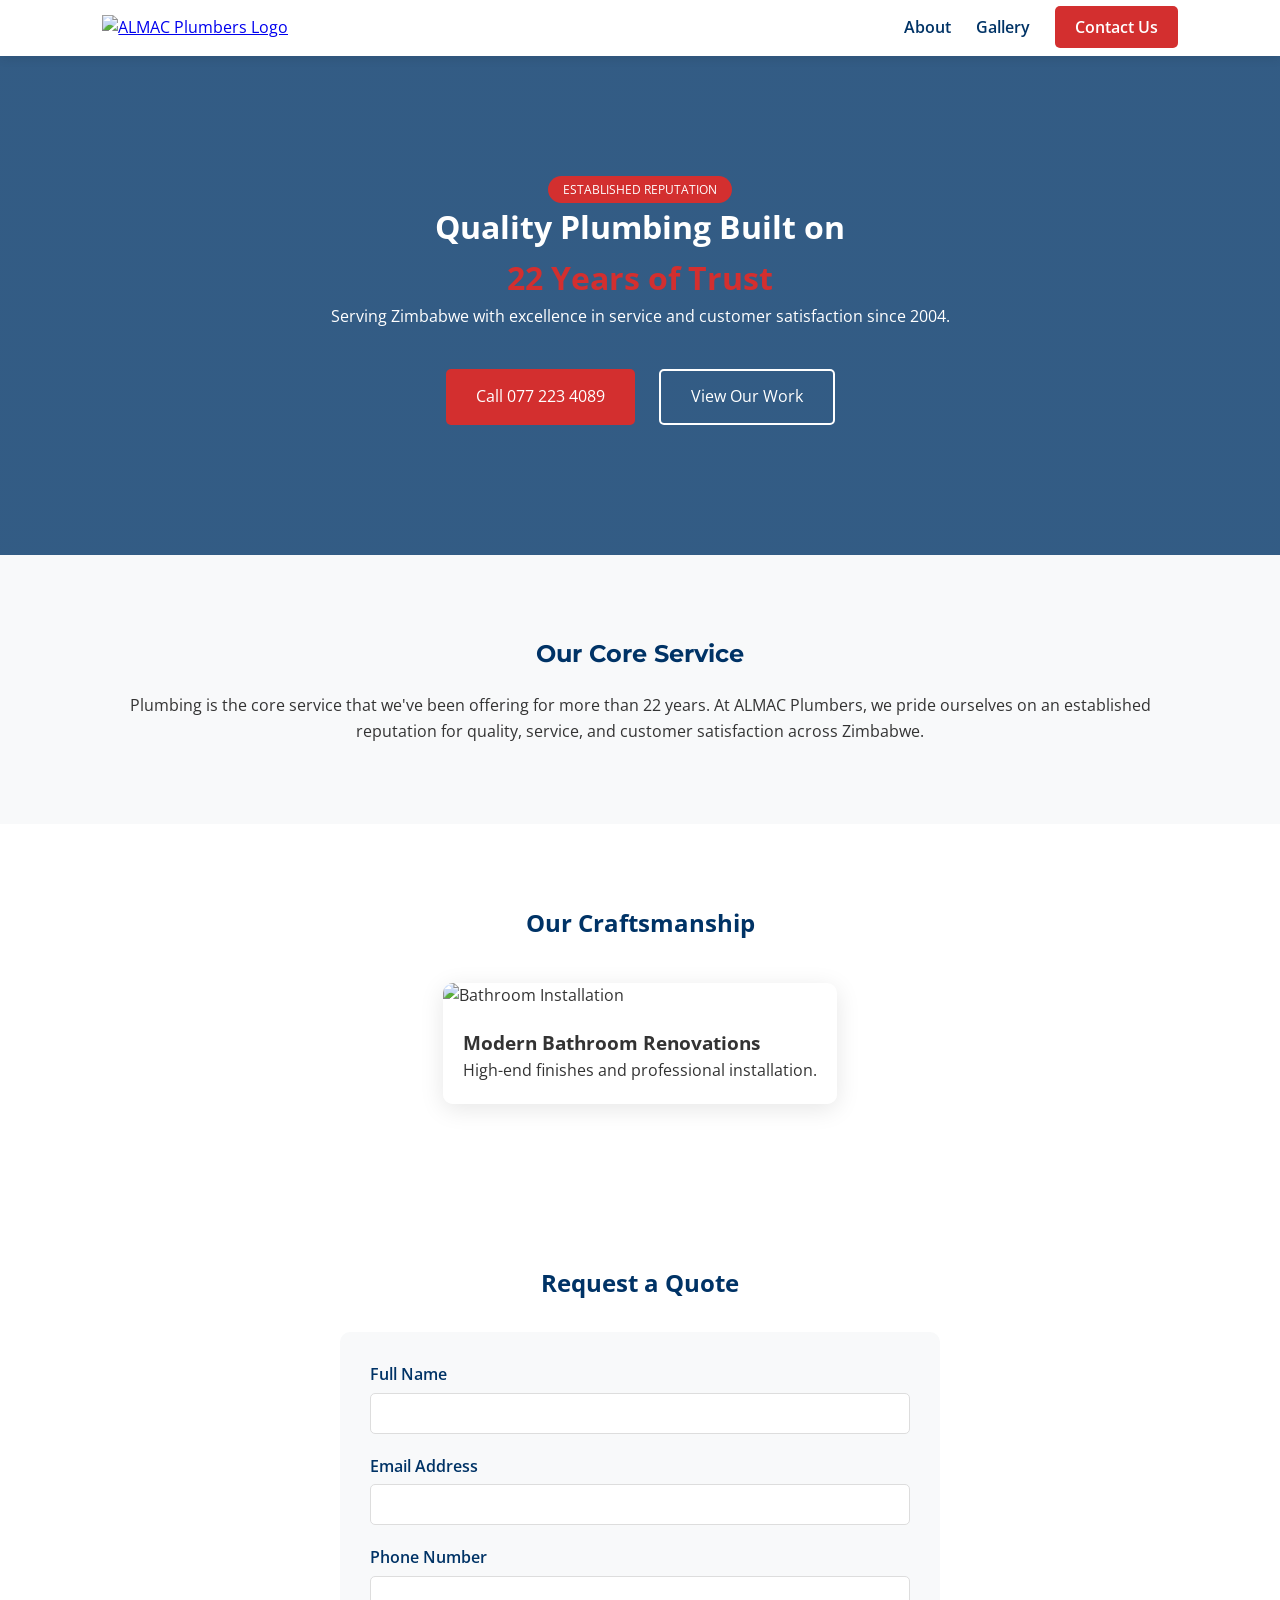
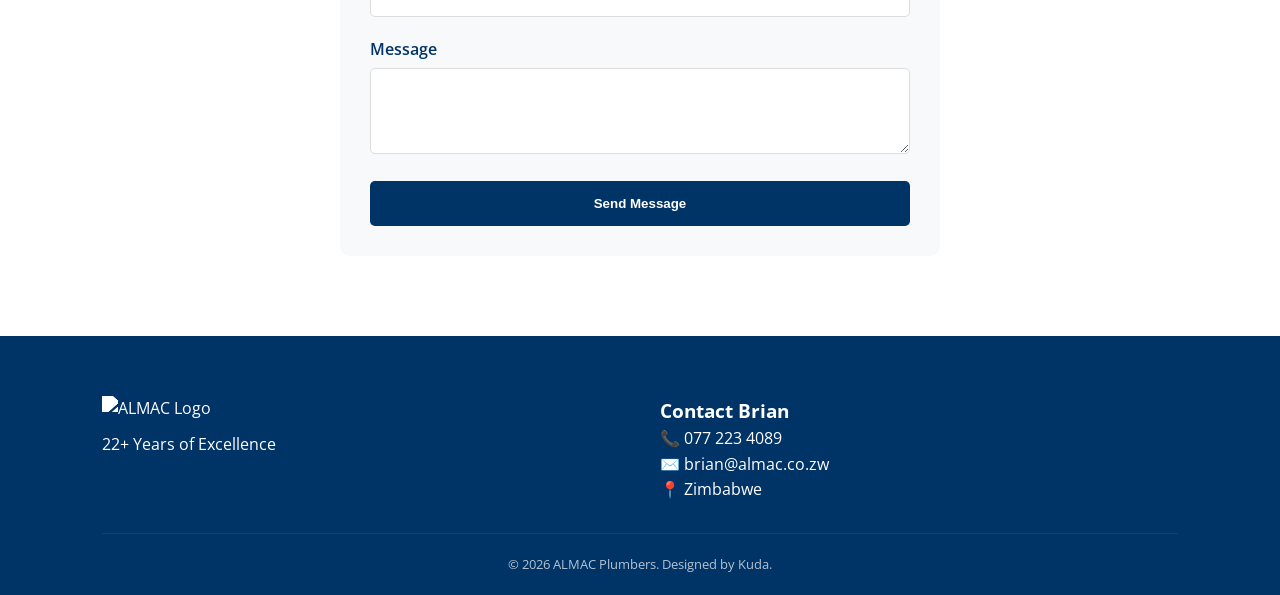
==== index.html @ a4a0a441 "Fix HTML entity encoding and image paths Corrected HTML entity encoding and fixed image source paths" ====
<!DOCTYPE html>
<html lang="en">
<head>
    <meta charset="UTF-8">
    <meta name="viewport" content="width=device-width, initial-scale=1.0">
    <title>ALMAC Plumbers | Professional Plumbing in Zimbabwe</title>
    <link rel="stylesheet" href="style.css">
    <link href="https://fonts.googleapis.com/css2?family=Montserrat:wght@700&family=Open+Sans:wght@400;600&display=swap" rel="stylesheet">
</head>
<body>

    <nav>
        <div class="logo-container">
            <a href="index.html">
                <img src="ap-pics/logo.jpeg" alt="ALMAC Plumbers Logo" class="nav-logo">
            </a>
        </div>
        <ul>
            <li><a href="#about">About</a></li>
            <li><a href="#gallery">Gallery</a></li>
            <li><a href="#contact" class="btn-nav">Contact Us</a></li>
        </ul>
    </nav>

    <header class="hero">
        <div class="hero-content">
            <span class="badge">Established Reputation</span>
            <h1>Quality Plumbing Built on <br><span class="highlight">22 Years of Trust</span></h1>
            <p>Serving Zimbabwe with excellence in service and customer satisfaction since 2004.</p>
            <div class="hero-btns">
                <a href="tel:+263772234089" class="btn-primary">Call 077 223 4089</a>
                <a href="#gallery" class="btn-secondary">View Our Work</a>
            </div>
        </div>
    </header>

    <section id="about" class="bio-section">
        <div class="container">
            <h2>Our Core Service</h2>
            <p>Plumbing is the core service that we've been offering for more than 22 years. At ALMAC Plumbers, we pride ourselves on an established reputation for quality, service, and customer satisfaction across Zimbabwe.</p>
        </div>
    </section>

    <section id="gallery" class="gallery-section">
        <div class="container">
            <h2>Our Craftsmanship</h2>
            <div class="media-grid">
                <div class="media-item">
                    <img src="ap-pics/image1.jpeg" alt="Bathroom Installation">
                    <div class="media-caption">
                        <h3>Modern Bathroom Renovations</h3>
                        <p>High-end finishes and professional installation.</p>
                    </div>
                </div>
            </div>
        </div>
    </section>

    <section id="contact" class="contact-section">
        <div class="container">
            <h2>Request a Quote</h2>
            <form action="https://formspree.io/f/xwvnrrzn" method="POST" class="almac-form">
                <div class="form-group">
                    <label>Full Name</label>
                    <input type="text" name="name" required>
                </div>
                <div class="form-group">
                    <label>Email Address</label>
                    <input type="email" name="email" required>
                </div>
                <div class="form-group">
                    <label>Phone Number</label>
                    <input type="tel" name="phone" required>
                </div>
                <div class="form-group">
                    <label>Message</label>
                    <textarea name="message" rows="4" required></textarea>
                </div>
                <button type="submit" class="btn-submit">Send Message</button>
            </form>
        </div>
    </section>

    <footer>
        <div class="footer-grid">
            <div>
                <img src="ap-pics/logo.jpeg" alt="ALMAC Logo" class="footer-logo">
                <p>22+ Years of Excellence</p>
            </div>
            <div class="contact-details">
                <h3>Contact Brian</h3>
                <p>📞 <a href="tel:+263772234089">077 223 4089</a></p>
                <p>✉️ <a href="mailto:brian@almac.co.zw">brian@almac.co.zw</a></p>
                <p>📍 Zimbabwe</p>
            </div>
        </div>
        <p class="copy-text">&copy; 2026 ALMAC Plumbers. Designed by Kuda.</p>
    </footer>

</body>

</html>
---- style.css ----
:root {
    --almac-blue: #003366; /* Deep Navy from logo */
    --almac-red: #D32F2F;  /* Red accent from logo border */
    --light-bg: #f8f9fa;
    --white: #ffffff;
    --text-main: #333333;
}

* { margin: 0; padding: 0; box-sizing: border-box; }

body {
    font-family: 'Open Sans', sans-serif;
    color: var(--text-main);
    line-height: 1.6;
    background-color: var(--white);
}

/* Navigation */
nav {
    display: flex;
    justify-content: space-between;
    align-items: center;
    padding: 15px 8%;
    background: var(--white);
    position: sticky;
    top: 0;
    z-index: 1000;
    box-shadow: 0 2px 10px rgba(0,0,0,0.1);
}

.nav-logo {
    height: 60px;
    width: auto;
}

nav ul { display: flex; list-style: none; align-items: center; }
nav ul li { margin-left: 25px; }
nav ul li a { text-decoration: none; color: var(--almac-blue); font-weight: 600; }

.btn-nav {
    background: var(--almac-red);
    color: white !important;
    padding: 10px 20px;
    border-radius: 5px;
}

/* Hero Section */
.hero {
    background: linear-gradient(rgba(0,51,102,0.8), rgba(0,51,102,0.8)), 
                url('https://images.unsplash.com/photo-1584622650111-993a426fbf0a?auto=format&fit=crop&w=1500&q=80');
    background-size: cover;
    background-position: center;
    color: white;
    padding: 120px 8%;
    text-align: center;
}

.highlight { color: var(--almac-red); }
.badge { background: var(--almac-red); padding: 5px 15px; border-radius: 20px; font-size: 12px; text-transform: uppercase; }

.hero-btns { margin-top: 30px; }
.btn-primary { background: var(--almac-red); color: white; padding: 15px 30px; text-decoration: none; border-radius: 5px; margin: 10px; display: inline-block; }
.btn-secondary { border: 2px solid white; color: white; padding: 13px 30px; text-decoration: none; border-radius: 5px; margin: 10px; display: inline-block; }

/* Sections */
section { padding: 80px 8%; }
.bio-section { background: var(--light-bg); text-align: center; }
.bio-section h2 { color: var(--almac-blue); margin-bottom: 20px; font-family: 'Montserrat', sans-serif; }

/* Gallery */
.gallery-section h2 { text-align: center; margin-bottom: 40px; color: var(--almac-blue); }
.media-grid { display: flex; justify-content: center; }
.media-item { max-width: 700px; border-radius: 10px; overflow: hidden; box-shadow: 0 5px 25px rgba(0,0,0,0.1); }
.media-item img { width: 100%; height: auto; display: block; }
.media-caption { padding: 20px; background: white; text-align: left; }

/* Contact Form */
.contact-section h2 { text-align: center; margin-bottom: 30px; color: var(--almac-blue); }
.almac-form { max-width: 600px; margin: 0 auto; background: var(--light-bg); padding: 30px; border-radius: 10px; }
.form-group { margin-bottom: 20px; }
.form-group label { display: block; margin-bottom: 5px; font-weight: 600; color: var(--almac-blue); }
.form-group input, .form-group textarea { width: 100%; padding: 12px; border: 1px solid #ddd; border-radius: 5px; }
.btn-submit { width: 100%; background: var(--almac-blue); color: white; padding: 15px; border: none; border-radius: 5px; font-weight: 700; cursor: pointer; }

/* Footer */
footer { background: var(--almac-blue); color: white; padding: 60px 8% 20px; }
.footer-grid { display: grid; grid-template-columns: 1fr 1fr; gap: 40px; margin-bottom: 30px; }
.footer-logo { height: 50px; margin-bottom: 10px; filter: brightness(0) invert(1); } /* Makes logo white in footer */
.contact-details a { color: white; text-decoration: none; }
.copy-text { text-align: center; border-top: 1px solid rgba(255,255,255,0.1); padding-top: 20px; font-size: 13px; opacity: 0.7; }
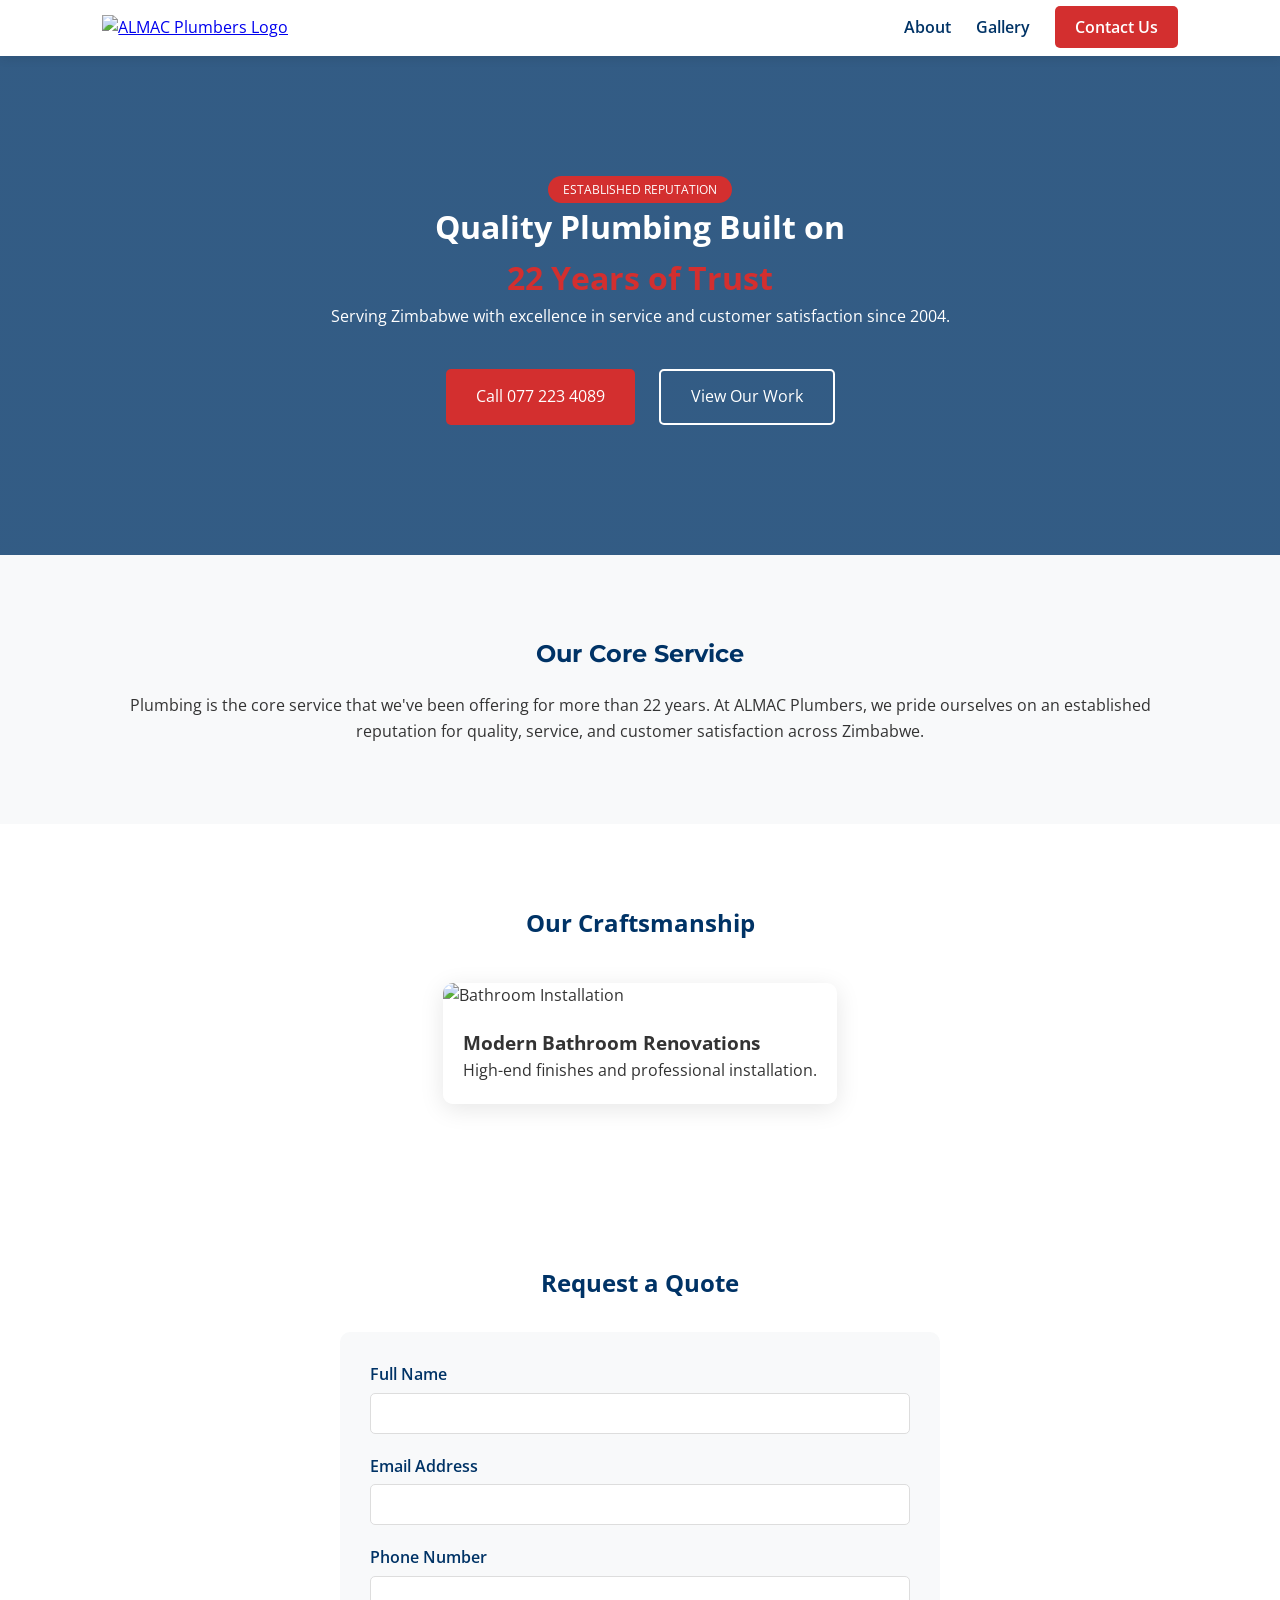
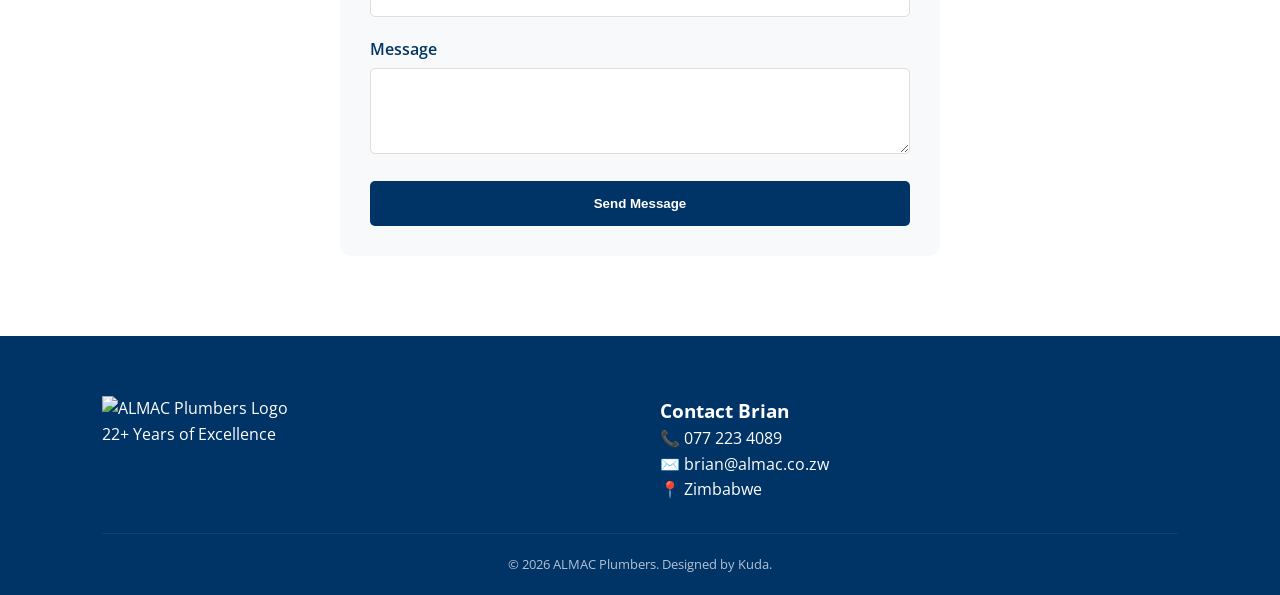
==== commit c8a01df2: "Fix HTML formatting and structure" ====
--- a/index.html
+++ b/index.html
@@ -12,7 +12,7 @@
     <nav>
         <div class="logo-container">
             <a href="index.html">
-                <img src="ap-pics/logo.jpeg" alt="ALMAC Plumbers Logo" class="nav-logo">
+                <img src="AP-pics/logo.jpeg" alt="ALMAC Plumbers Logo" class="nav-logo">
             </a>
         </div>
         <ul>
@@ -46,7 +46,7 @@
             <h2>Our Craftsmanship</h2>
             <div class="media-grid">
                 <div class="media-item">
-                    <img src="ap-pics/image1.jpeg" alt="Bathroom Installation">
+                    <img src="AP-pics/image1.jpeg" alt="Bathroom Installation">
                     <div class="media-caption">
                         <h3>Modern Bathroom Renovations</h3>
                         <p>High-end finishes and professional installation.</p>
@@ -84,7 +84,7 @@
     <footer>
         <div class="footer-grid">
             <div>
-                <img src="ap-pics/logo.jpeg" alt="ALMAC Logo" class="footer-logo">
+                <img src="AP-pics/logo.jpeg" alt="ALMAC Plumbers Logo" class="nav-logo">
                 <p>22+ Years of Excellence</p>
             </div>
             <div class="contact-details">
@@ -100,3 +100,5 @@
 </body>
 
 </html>
+
+
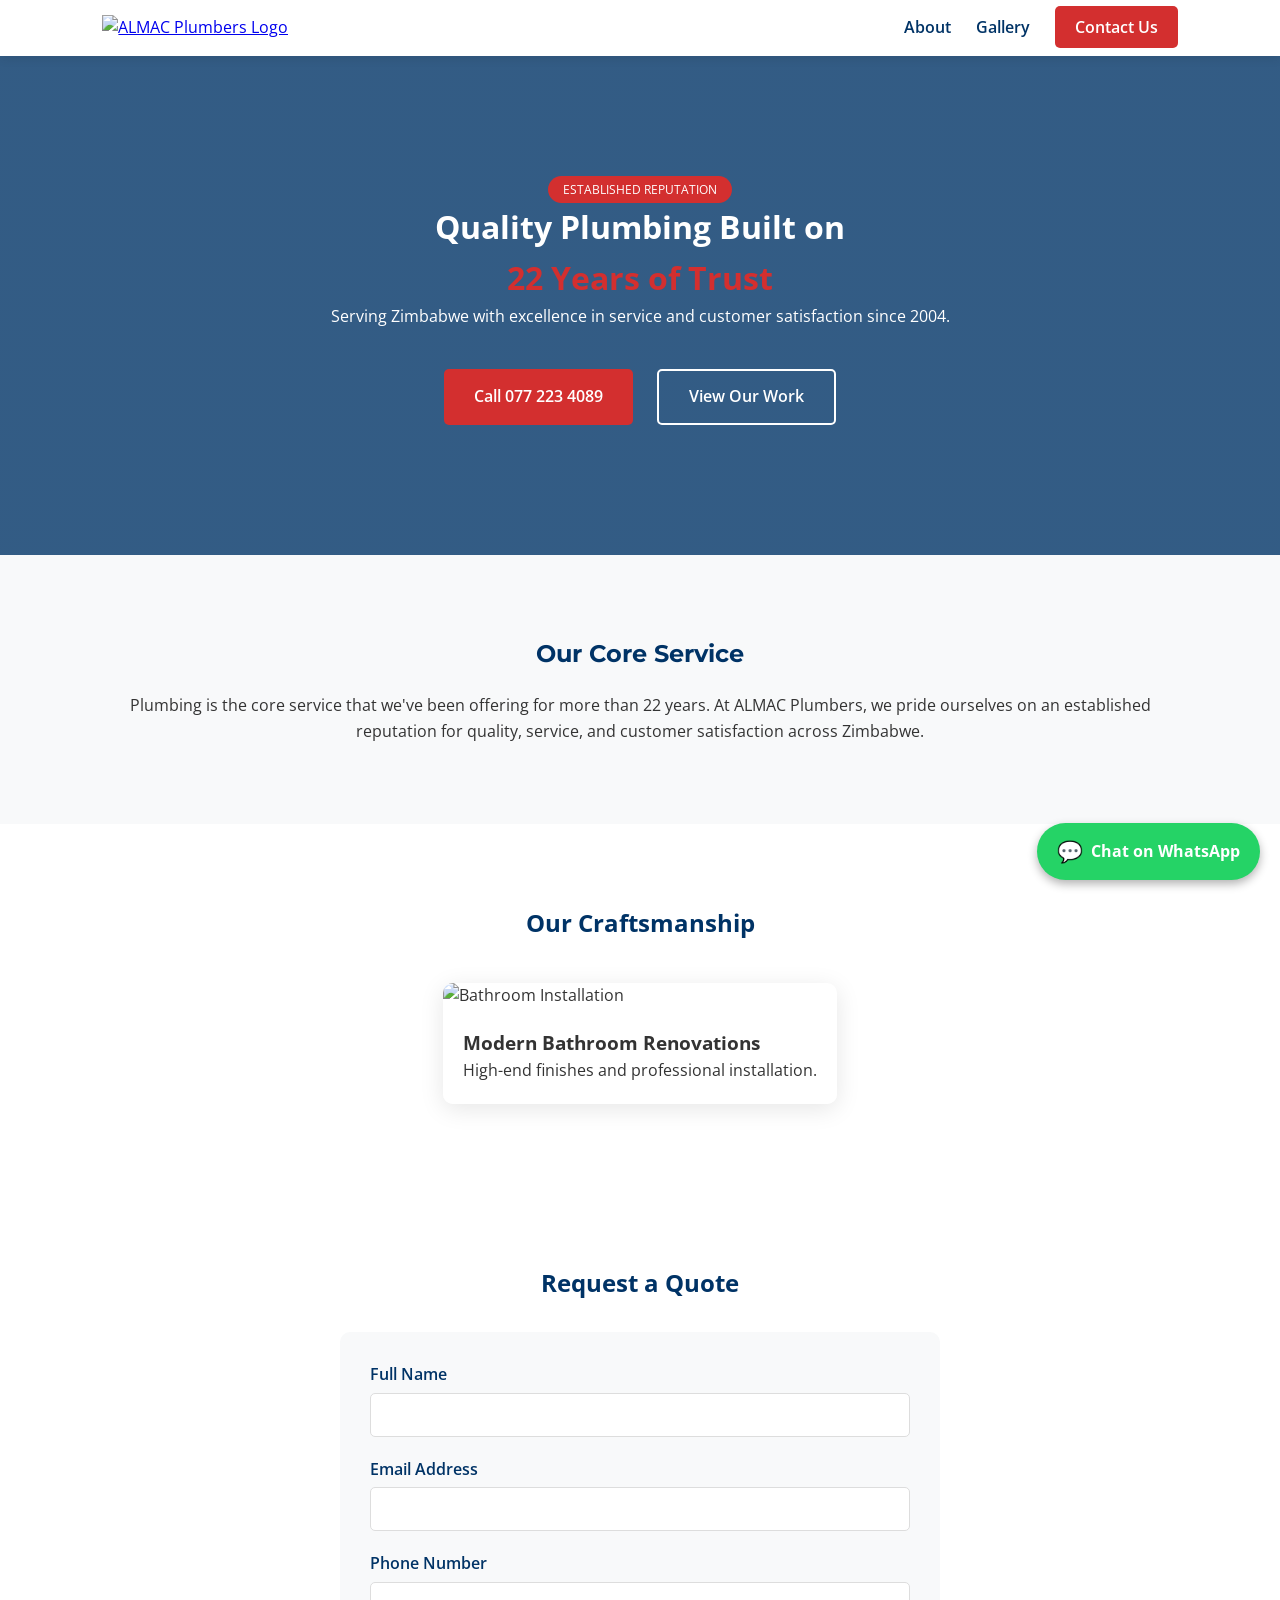
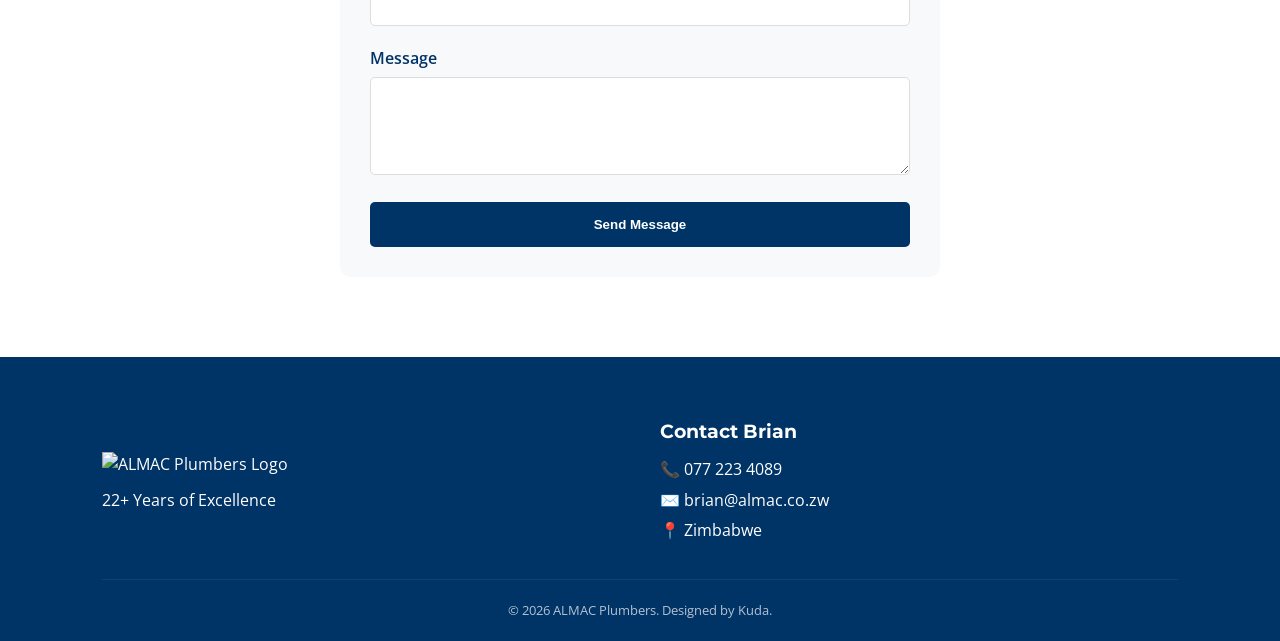
==== commit d348e7b7: "Add files via upload" ====
--- a/index.html
+++ b/index.html
@@ -9,10 +9,11 @@
 </head>
 <body>
 
+    <!-- Navigation -->
     <nav>
         <div class="logo-container">
             <a href="index.html">
-                <img src="AP-pics/logo.jpeg" alt="ALMAC Plumbers Logo" class="nav-logo">
+                <img src="ap-pics/logo.jpeg" alt="ALMAC Plumbers Logo" class="nav-logo">
             </a>
         </div>
         <ul>
@@ -22,7 +23,8 @@
         </ul>
     </nav>
 
-    <header class="hero">
+    <!-- Hero Section -->
+    <header class="hero"> 
         <div class="hero-content">
             <span class="badge">Established Reputation</span>
             <h1>Quality Plumbing Built on <br><span class="highlight">22 Years of Trust</span></h1>
@@ -34,6 +36,7 @@
         </div>
     </header>
 
+    <!-- About Section -->
     <section id="about" class="bio-section">
         <div class="container">
             <h2>Our Core Service</h2>
@@ -41,12 +44,14 @@
         </div>
     </section>
 
+    <!-- Gallery Section -->
     <section id="gallery" class="gallery-section">
         <div class="container">
             <h2>Our Craftsmanship</h2>
             <div class="media-grid">
                 <div class="media-item">
-                    <img src="AP-pics/image1.jpeg" alt="Bathroom Installation">
+                    <!-- Corrected pathway to lowercase to fix the broken live image -->
+                    <img src="ap-pics/image1.jpeg" alt="Bathroom Installation">
                     <div class="media-caption">
                         <h3>Modern Bathroom Renovations</h3>
                         <p>High-end finishes and professional installation.</p>
@@ -56,10 +61,14 @@
         </div>
     </section>
 
+    <!-- Contact Form Section -->
     <section id="contact" class="contact-section">
         <div class="container">
             <h2>Request a Quote</h2>
             <form action="https://formspree.io/f/xwvnrrzn" method="POST" class="almac-form">
+                <!-- Redirect form route to your success page upon submission -->
+                <input type="hidden" name="_next" value="https://kudakwashemachisa44-afk.github.io/almac-plumbers2/success.html">
+                
                 <div class="form-group">
                     <label>Full Name</label>
                     <input type="text" name="name" required>
@@ -81,10 +90,16 @@
         </div>
     </section>
 
+    <!-- Floating WhatsApp Action -->
+    <a href="https://wa.me/263772234089?text=Hi%20Almac%20Plumbers,%20I%20would%20like%20to%20request%20a%20quote." class="whatsapp-float" target="_blank">
+        <span class="wa-icon">💬</span> Chat on WhatsApp
+    </a>
+
+    <!-- Footer -->
     <footer>
         <div class="footer-grid">
             <div>
-                <img src="AP-pics/logo.jpeg" alt="ALMAC Plumbers Logo" class="nav-logo">
+                <img src="ap-pics/logo.jpeg" alt="ALMAC Plumbers Logo" class="footer-logo">
                 <p>22+ Years of Excellence</p>
             </div>
             <div class="contact-details">
@@ -98,7 +113,4 @@
     </footer>
 
 </body>
-
-</html>
-
-
+</html>
--- a/style.css
+++ b/style.css
@@ -1,8 +1,10 @@
 :root {
     --almac-blue: #003366; /* Deep Navy from logo */
     --almac-red: #D32F2F;  /* Red accent from logo border */
+    --almac-red-hover: #B71C1C; /* Darker red for interactive feedback */
+    --almac-blue-hover: #002244; /* Darker navy for interactive feedback */
     --light-bg: #f8f9fa;
-    --white: #ffffff;
+    --white: #ffffff; 
     --text-main: #333333;
 }
 
@@ -31,17 +33,29 @@
 .nav-logo {
     height: 60px;
     width: auto;
+    transition: transform 0.3s ease;
+}
+
+.nav-logo:hover {
+    transform: scale(1.03);
 }
 
 nav ul { display: flex; list-style: none; align-items: center; }
 nav ul li { margin-left: 25px; }
-nav ul li a { text-decoration: none; color: var(--almac-blue); font-weight: 600; }
+nav ul li a { text-decoration: none; color: var(--almac-blue); font-weight: 600; transition: color 0.3s ease; }
+nav ul li a:hover { color: var(--almac-red); }
 
 .btn-nav {
     background: var(--almac-red);
     color: white !important;
     padding: 10px 20px;
     border-radius: 5px;
+    transition: background-color 0.3s ease, transform 0.2s ease !important;
+}
+
+.btn-nav:hover {
+    background-color: var(--almac-red-hover);
+    transform: translateY(-2px);
 }
 
 /* Hero Section */
@@ -59,8 +73,41 @@
 .badge { background: var(--almac-red); padding: 5px 15px; border-radius: 20px; font-size: 12px; text-transform: uppercase; }
 
 .hero-btns { margin-top: 30px; }
-.btn-primary { background: var(--almac-red); color: white; padding: 15px 30px; text-decoration: none; border-radius: 5px; margin: 10px; display: inline-block; }
-.btn-secondary { border: 2px solid white; color: white; padding: 13px 30px; text-decoration: none; border-radius: 5px; margin: 10px; display: inline-block; }
+
+.btn-primary { 
+    background: var(--almac-red); 
+    color: white; 
+    padding: 15px 30px; 
+    text-decoration: none; 
+    border-radius: 5px; 
+    margin: 10px; 
+    display: inline-block; 
+    font-weight: 600;
+    transition: background-color 0.3s ease, transform 0.2s ease;
+}
+
+.btn-primary:hover {
+    background-color: var(--almac-red-hover);
+    transform: translateY(-2px);
+}
+
+.btn-secondary { 
+    border: 2px solid white; 
+    color: white; 
+    padding: 13px 30px; 
+    text-decoration: none; 
+    border-radius: 5px; 
+    margin: 10px; 
+    display: inline-block; 
+    font-weight: 600;
+    transition: background-color 0.3s ease, color 0.3s ease, transform 0.2s ease;
+}
+
+.btn-secondary:hover {
+    background-color: var(--white);
+    color: var(--almac-blue);
+    transform: translateY(-2px);
+}
 
 /* Sections */
 section { padding: 80px 8%; }
@@ -79,12 +126,80 @@
 .almac-form { max-width: 600px; margin: 0 auto; background: var(--light-bg); padding: 30px; border-radius: 10px; }
 .form-group { margin-bottom: 20px; }
 .form-group label { display: block; margin-bottom: 5px; font-weight: 600; color: var(--almac-blue); }
-.form-group input, .form-group textarea { width: 100%; padding: 12px; border: 1px solid #ddd; border-radius: 5px; }
-.btn-submit { width: 100%; background: var(--almac-blue); color: white; padding: 15px; border: none; border-radius: 5px; font-weight: 700; cursor: pointer; }
+.form-group input, .form-group textarea { width: 100%; padding: 12px; border: 1px solid #ddd; border-radius: 5px; font-family: inherit; }
+.form-group input:focus, .form-group textarea:focus { outline: none; border-color: var(--almac-blue); }
+
+.btn-submit { 
+    width: 100%; 
+    background: var(--almac-blue); 
+    color: white; 
+    padding: 15px; 
+    border: none; 
+    border-radius: 5px; 
+    font-weight: 700; 
+    cursor: pointer; 
+    transition: background-color 0.3s ease, transform 0.2s ease;
+}
+
+.btn-submit:hover {
+    background-color: var(--almac-blue-hover);
+    transform: translateY(-1px);
+}
+
+/* Floating WhatsApp Link Component */
+.whatsapp-float {
+    position: fixed;
+    bottom: 20px;
+    right: 20px;
+    background-color: #25D366;
+    color: white;
+    padding: 12px 20px;
+    border-radius: 30px;
+    text-decoration: none;
+    font-weight: bold;
+    box-shadow: 0 4px 10px rgba(0,0,0,0.3);
+    z-index: 1001;
+    display: flex;
+    align-items: center;
+    gap: 8px;
+    transition: transform 0.3s ease, background-color 0.3s ease;
+}
+
+.whatsapp-float:hover {
+    transform: scale(1.05) translateY(-2px);
+    background-color: #128C7E;
+}
+
+.wa-icon { font-size: 1.3rem; }
 
 /* Footer */
 footer { background: var(--almac-blue); color: white; padding: 60px 8% 20px; }
-.footer-grid { display: grid; grid-template-columns: 1fr 1fr; gap: 40px; margin-bottom: 30px; }
-.footer-logo { height: 50px; margin-bottom: 10px; filter: brightness(0) invert(1); } /* Makes logo white in footer */
-.contact-details a { color: white; text-decoration: none; }
-.copy-text { text-align: center; border-top: 1px solid rgba(255,255,255,0.1); padding-top: 20px; font-size: 13px; opacity: 0.7; }+.footer-grid { display: grid; grid-template-columns: 1fr 1fr; gap: 40px; margin-bottom: 30px; align-items: center; }
+.footer-logo { height: 50px; width: auto; margin-bottom: 10px; } 
+.contact-details h3 { margin-bottom: 10px; font-family: 'Montserrat', sans-serif; }
+.contact-details p { margin-bottom: 5px; }
+.contact-details a { color: white; text-decoration: none; transition: color 0.3s ease; }
+.contact-details a:hover { color: var(--almac-red); text-decoration: underline; }
+.copy-text { text-align: center; border-top: 1px solid rgba(255,255,255,0.1); padding-top: 20px; font-size: 13px; opacity: 0.7; }
+
+/* Success Page Rules */
+.success-page {
+    display: flex;
+    justify-content: center;
+    align-items: center;
+    height: 100vh;
+    background-color: var(--light-bg);
+    padding: 20px;
+}
+.success-card {
+    background: var(--white);
+    padding: 40px;
+    border-radius: 12px;
+    text-align: center;
+    box-shadow: 0 10px 30px rgba(0,0,0,0.05);
+    max-width: 450px;
+    width: 100%;
+}
+.success-icon { font-size: 3.5rem; margin-bottom: 15px; }
+.success-card h1 { color: var(--almac-blue); margin-bottom: 15px; font-family: 'Montserrat', sans-serif; }
+.success-card p { margin-bottom: 25px; color: #666666; }
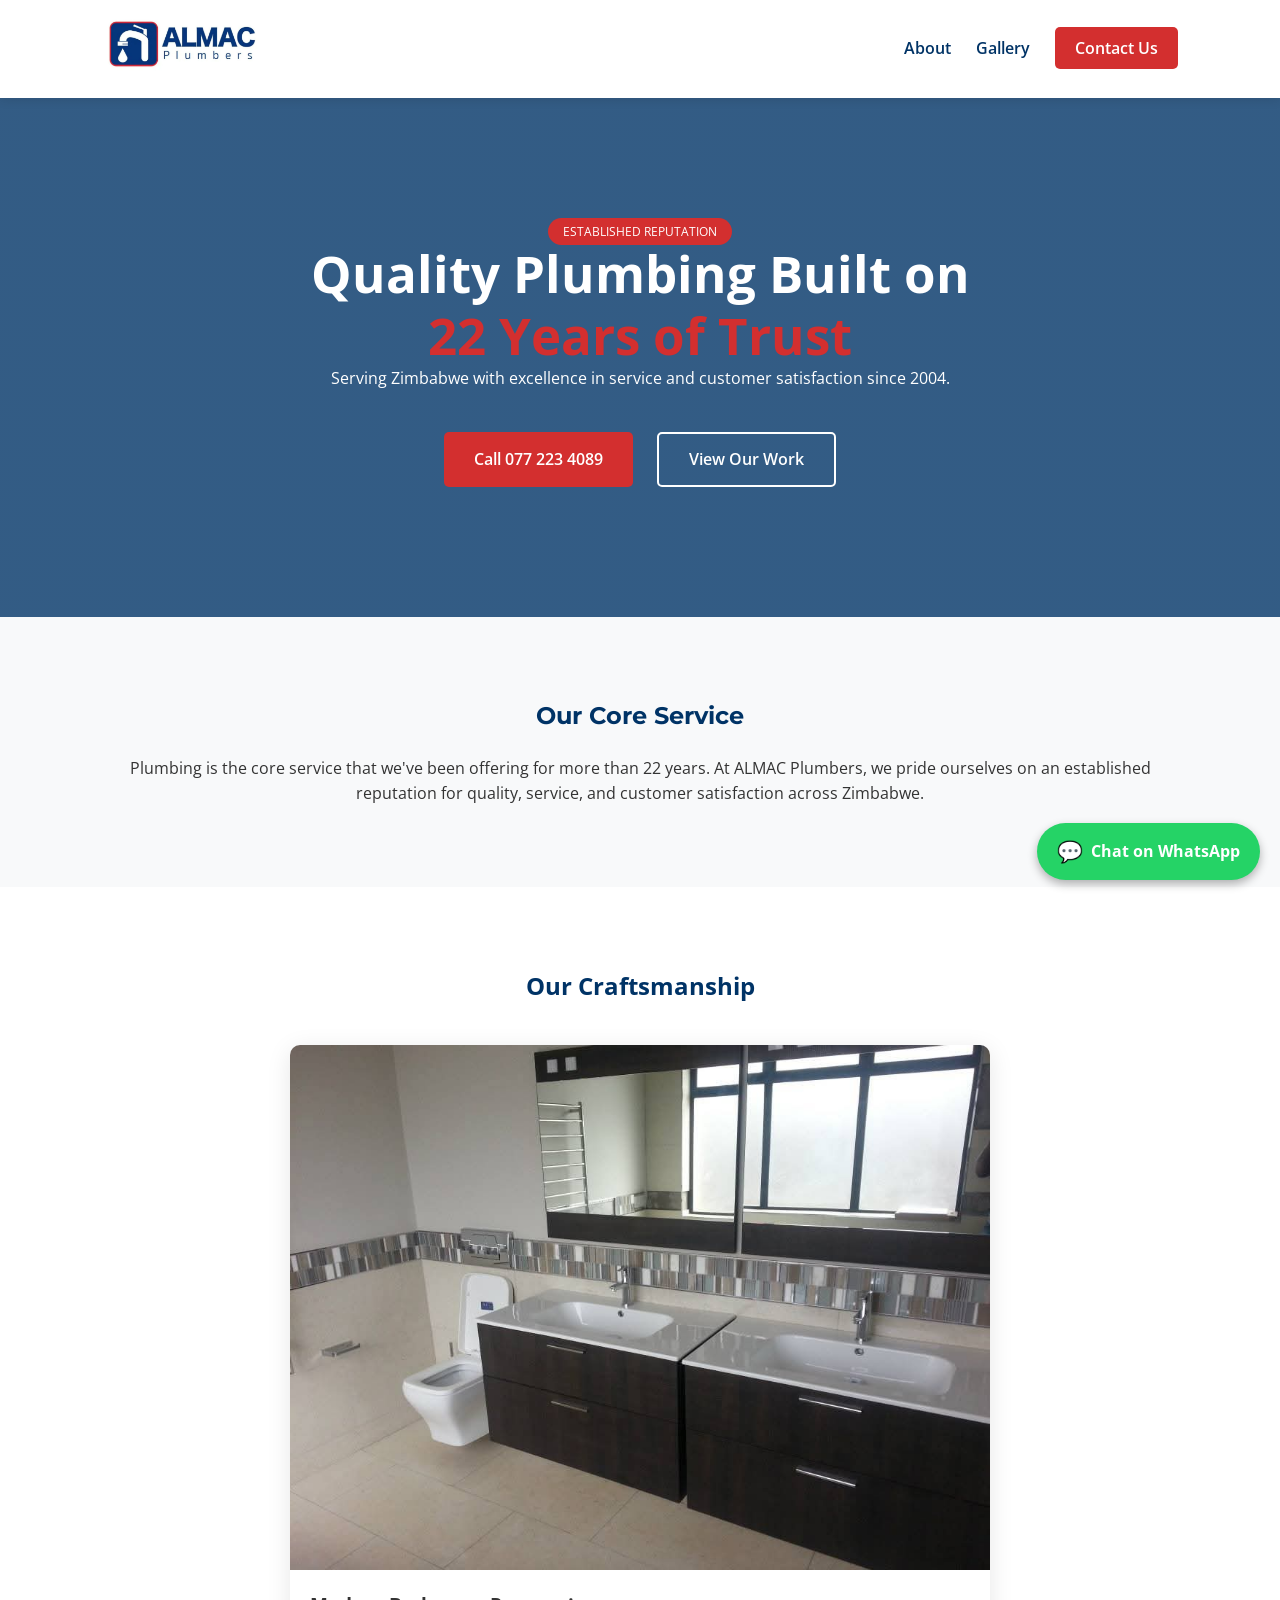
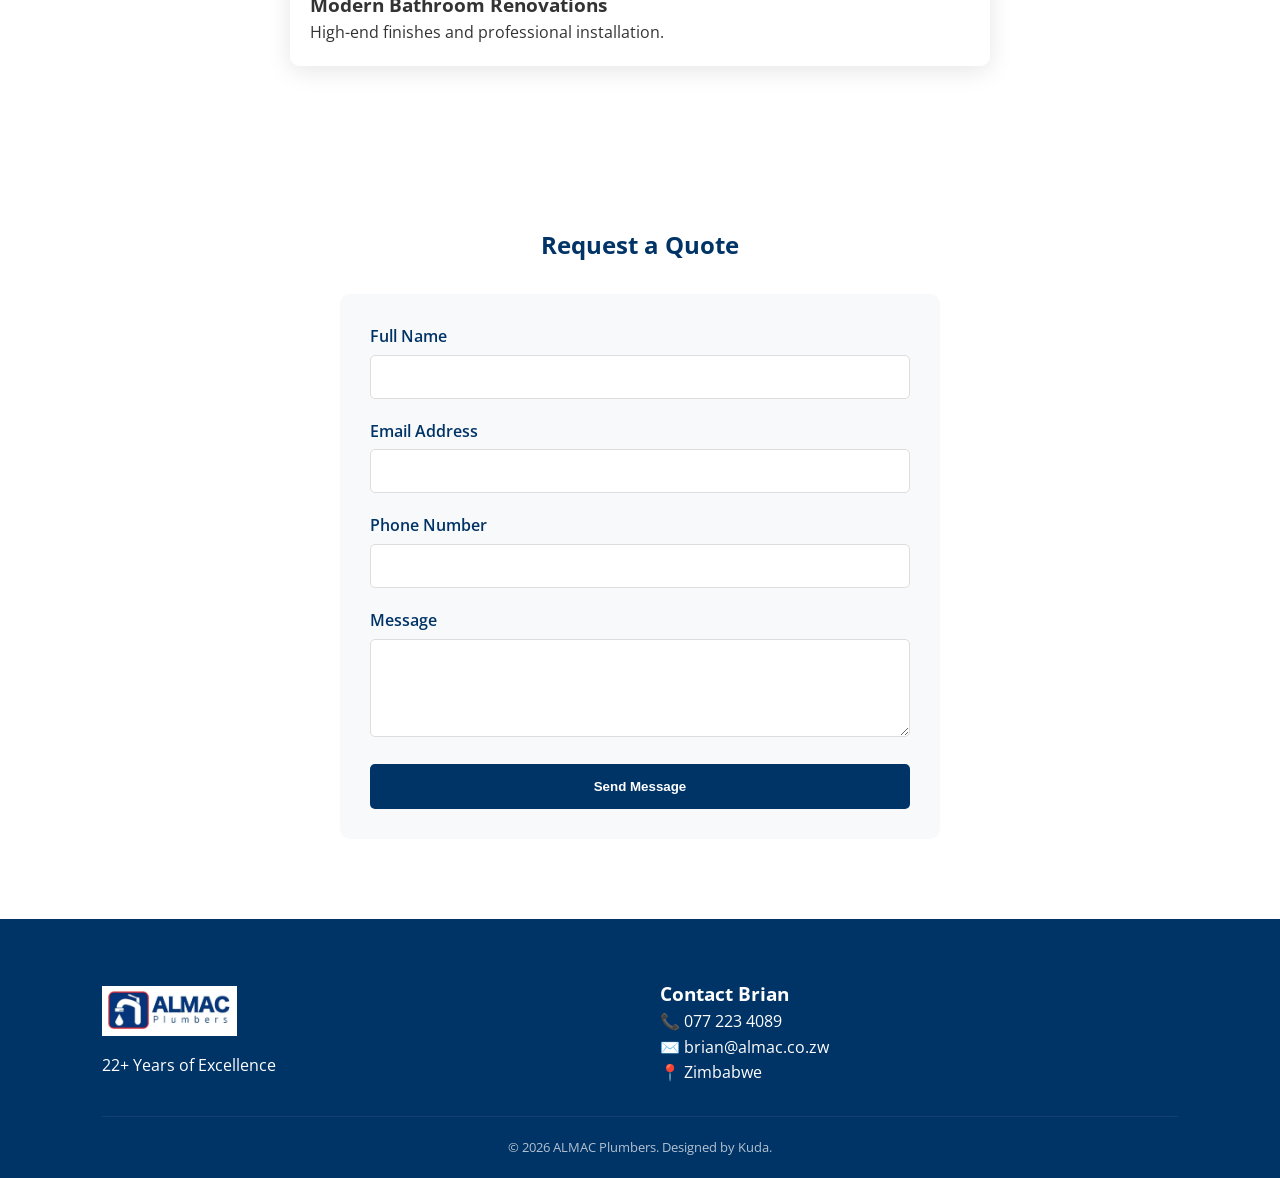
==== commit 89086922: "Add files via upload" ====
--- a/index.html
+++ b/index.html
@@ -13,7 +13,8 @@
     <nav>
         <div class="logo-container">
             <a href="index.html">
-                <img src="ap-pics/logo.jpeg" alt="ALMAC Plumbers Logo" class="nav-logo">
+                <!-- Points directly to your root image file -->
+                <img src="./logo.jpeg" alt="ALMAC Plumbers Logo" class="nav-logo">
             </a>
         </div>
         <ul>
@@ -50,8 +51,8 @@
             <h2>Our Craftsmanship</h2>
             <div class="media-grid">
                 <div class="media-item">
-                    <!-- Corrected pathway to lowercase to fix the broken live image -->
-                    <img src="ap-pics/image1.jpeg" alt="Bathroom Installation">
+                    <!-- Points directly to your root image file -->
+                    <img src="./image1.jpeg" alt="Bathroom Installation">
                     <div class="media-caption">
                         <h3>Modern Bathroom Renovations</h3>
                         <p>High-end finishes and professional installation.</p>
@@ -66,7 +67,6 @@
         <div class="container">
             <h2>Request a Quote</h2>
             <form action="https://formspree.io/f/xwvnrrzn" method="POST" class="almac-form">
-                <!-- Redirect form route to your success page upon submission -->
                 <input type="hidden" name="_next" value="https://kudakwashemachisa44-afk.github.io/almac-plumbers2/success.html">
                 
                 <div class="form-group">
@@ -99,7 +99,7 @@
     <footer>
         <div class="footer-grid">
             <div>
-                <img src="ap-pics/logo.jpeg" alt="ALMAC Plumbers Logo" class="footer-logo">
+                <img src="./logo.jpeg" alt="ALMAC Plumbers Logo" class="footer-logo">
                 <p>22+ Years of Excellence</p>
             </div>
             <div class="contact-details">
--- a/style.css
+++ b/style.css
@@ -1,8 +1,8 @@
 :root {
-    --almac-blue: #003366; /* Deep Navy from logo */
-    --almac-red: #D32F2F;  /* Red accent from logo border */
-    --almac-red-hover: #B71C1C; /* Darker red for interactive feedback */
-    --almac-blue-hover: #002244; /* Darker navy for interactive feedback */
+    --almac-blue: #003366; 
+    --almac-red: #D32F2F;  
+    --almac-red-hover: #B71C1C; 
+    --almac-blue-hover: #002244; 
     --light-bg: #f8f9fa;
     --white: #ffffff; 
     --text-main: #333333;
@@ -15,9 +15,10 @@
     color: var(--text-main);
     line-height: 1.6;
     background-color: var(--white);
-}
-
-/* Navigation */
+    overflow-x: hidden; 
+}
+
+/* Navigation - Base Desktop Layout First */
 nav {
     display: flex;
     justify-content: space-between;
@@ -69,6 +70,11 @@
     text-align: center;
 }
 
+.hero-content h1 {
+    font-size: 3.2rem;
+    line-height: 1.2;
+}
+
 .highlight { color: var(--almac-red); }
 .badge { background: var(--almac-red); padding: 5px 15px; border-radius: 20px; font-size: 12px; text-transform: uppercase; }
 
@@ -117,7 +123,7 @@
 /* Gallery */
 .gallery-section h2 { text-align: center; margin-bottom: 40px; color: var(--almac-blue); }
 .media-grid { display: flex; justify-content: center; }
-.media-item { max-width: 700px; border-radius: 10px; overflow: hidden; box-shadow: 0 5px 25px rgba(0,0,0,0.1); }
+.media-item { max-width: 700px; width: 100%; border-radius: 10px; overflow: hidden; box-shadow: 0 5px 25px rgba(0,0,0,0.1); }
 .media-item img { width: 100%; height: auto; display: block; }
 .media-caption { padding: 20px; background: white; text-align: left; }
 
@@ -146,7 +152,7 @@
     transform: translateY(-1px);
 }
 
-/* Floating WhatsApp Link Component */
+/* Floating WhatsApp Link */
 .whatsapp-float {
     position: fixed;
     bottom: 20px;
@@ -176,30 +182,23 @@
 footer { background: var(--almac-blue); color: white; padding: 60px 8% 20px; }
 .footer-grid { display: grid; grid-template-columns: 1fr 1fr; gap: 40px; margin-bottom: 30px; align-items: center; }
 .footer-logo { height: 50px; width: auto; margin-bottom: 10px; } 
-.contact-details h3 { margin-bottom: 10px; font-family: 'Montserrat', sans-serif; }
-.contact-details p { margin-bottom: 5px; }
-.contact-details a { color: white; text-decoration: none; transition: color 0.3s ease; }
-.contact-details a:hover { color: var(--almac-red); text-decoration: underline; }
+.contact-details a { color: white; text-decoration: none; }
 .copy-text { text-align: center; border-top: 1px solid rgba(255,255,255,0.1); padding-top: 20px; font-size: 13px; opacity: 0.7; }
 
-/* Success Page Rules */
-.success-page {
-    display: flex;
-    justify-content: center;
-    align-items: center;
-    height: 100vh;
-    background-color: var(--light-bg);
-    padding: 20px;
-}
-.success-card {
-    background: var(--white);
-    padding: 40px;
-    border-radius: 12px;
-    text-align: center;
-    box-shadow: 0 10px 30px rgba(0,0,0,0.05);
-    max-width: 450px;
-    width: 100%;
-}
-.success-icon { font-size: 3.5rem; margin-bottom: 15px; }
-.success-card h1 { color: var(--almac-blue); margin-bottom: 15px; font-family: 'Montserrat', sans-serif; }
-.success-card p { margin-bottom: 25px; color: #666666; }+/* --- ONLY UPDATE RESPONSIVENESS CAPABILITIES ON SCREENS SMALLER THAN LAPTOPS --- */
+@media (max-width: 768px) {
+    nav { padding: 10px 4%; }
+    .nav-logo { height: 45px; }
+    nav ul li { margin-left: 12px; }
+    nav ul li a { font-size: 13px; }
+    .btn-nav { padding: 6px 12px; border-radius: 4px; }
+    
+    .hero { padding: 70px 4%; }
+    .hero-content h1 { font-size: 1.8rem; }
+    .hero-content p { font-size: 0.95rem; }
+    .btn-primary, .btn-secondary { padding: 10px 20px; font-size: 13px; margin: 5px; }
+    
+    section { padding: 45px 4%; }
+    .footer-grid { grid-template-columns: 1fr; gap: 25px; text-align: center; }
+    .whatsapp-float { padding: 10px 16px; font-size: 13px; bottom: 15px; right: 15px; }
+}
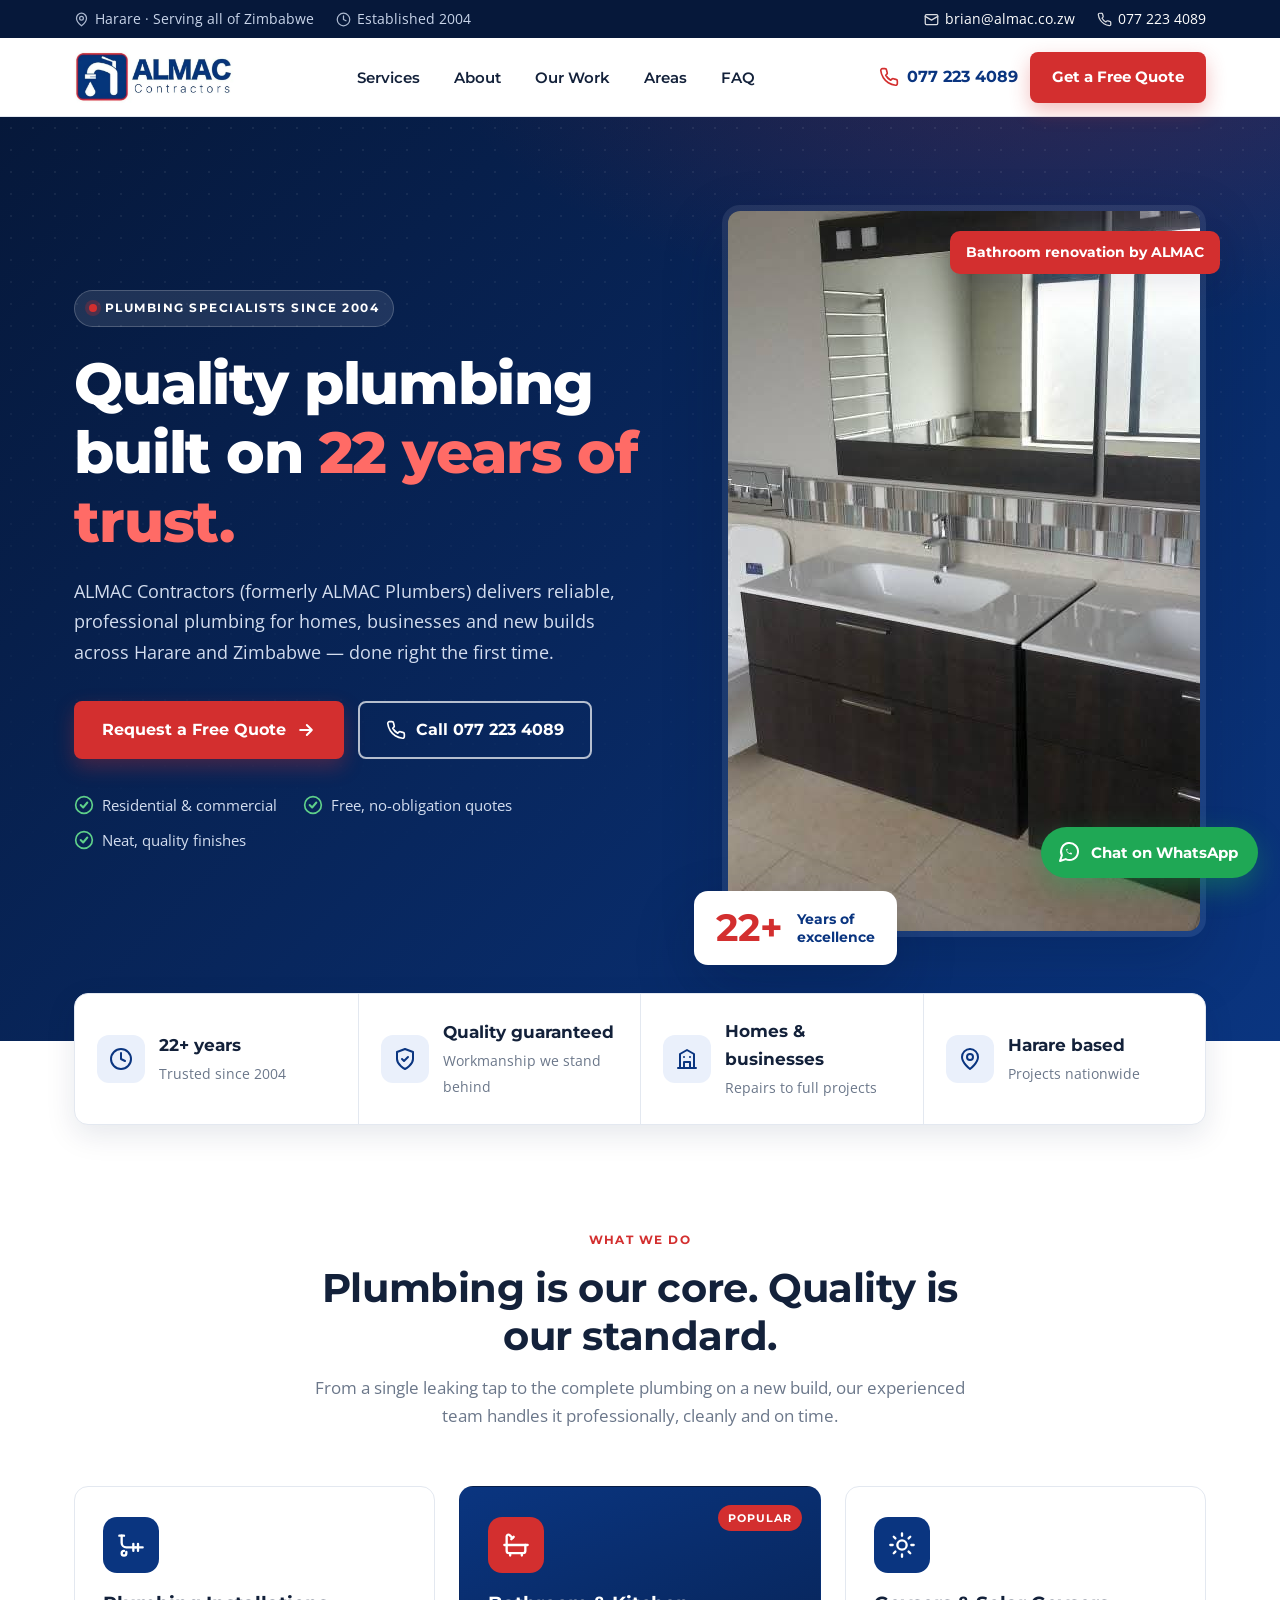
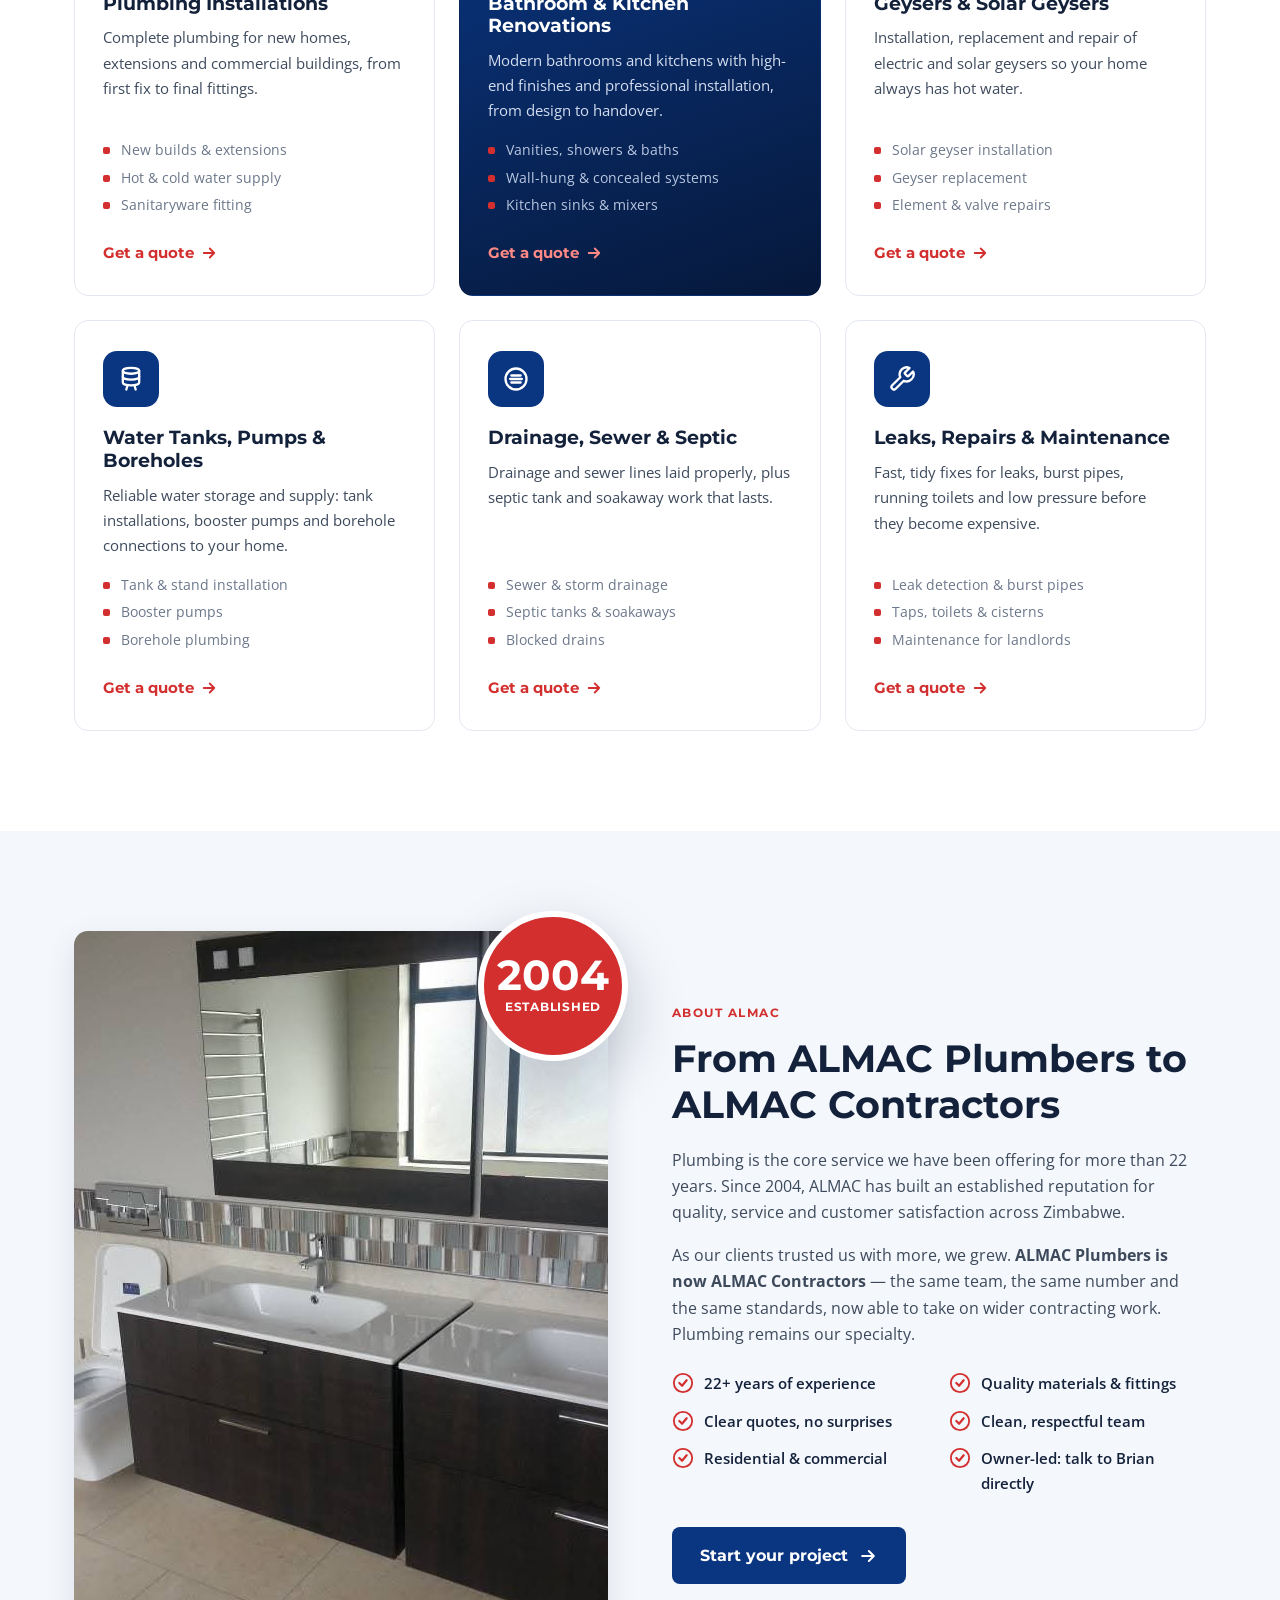
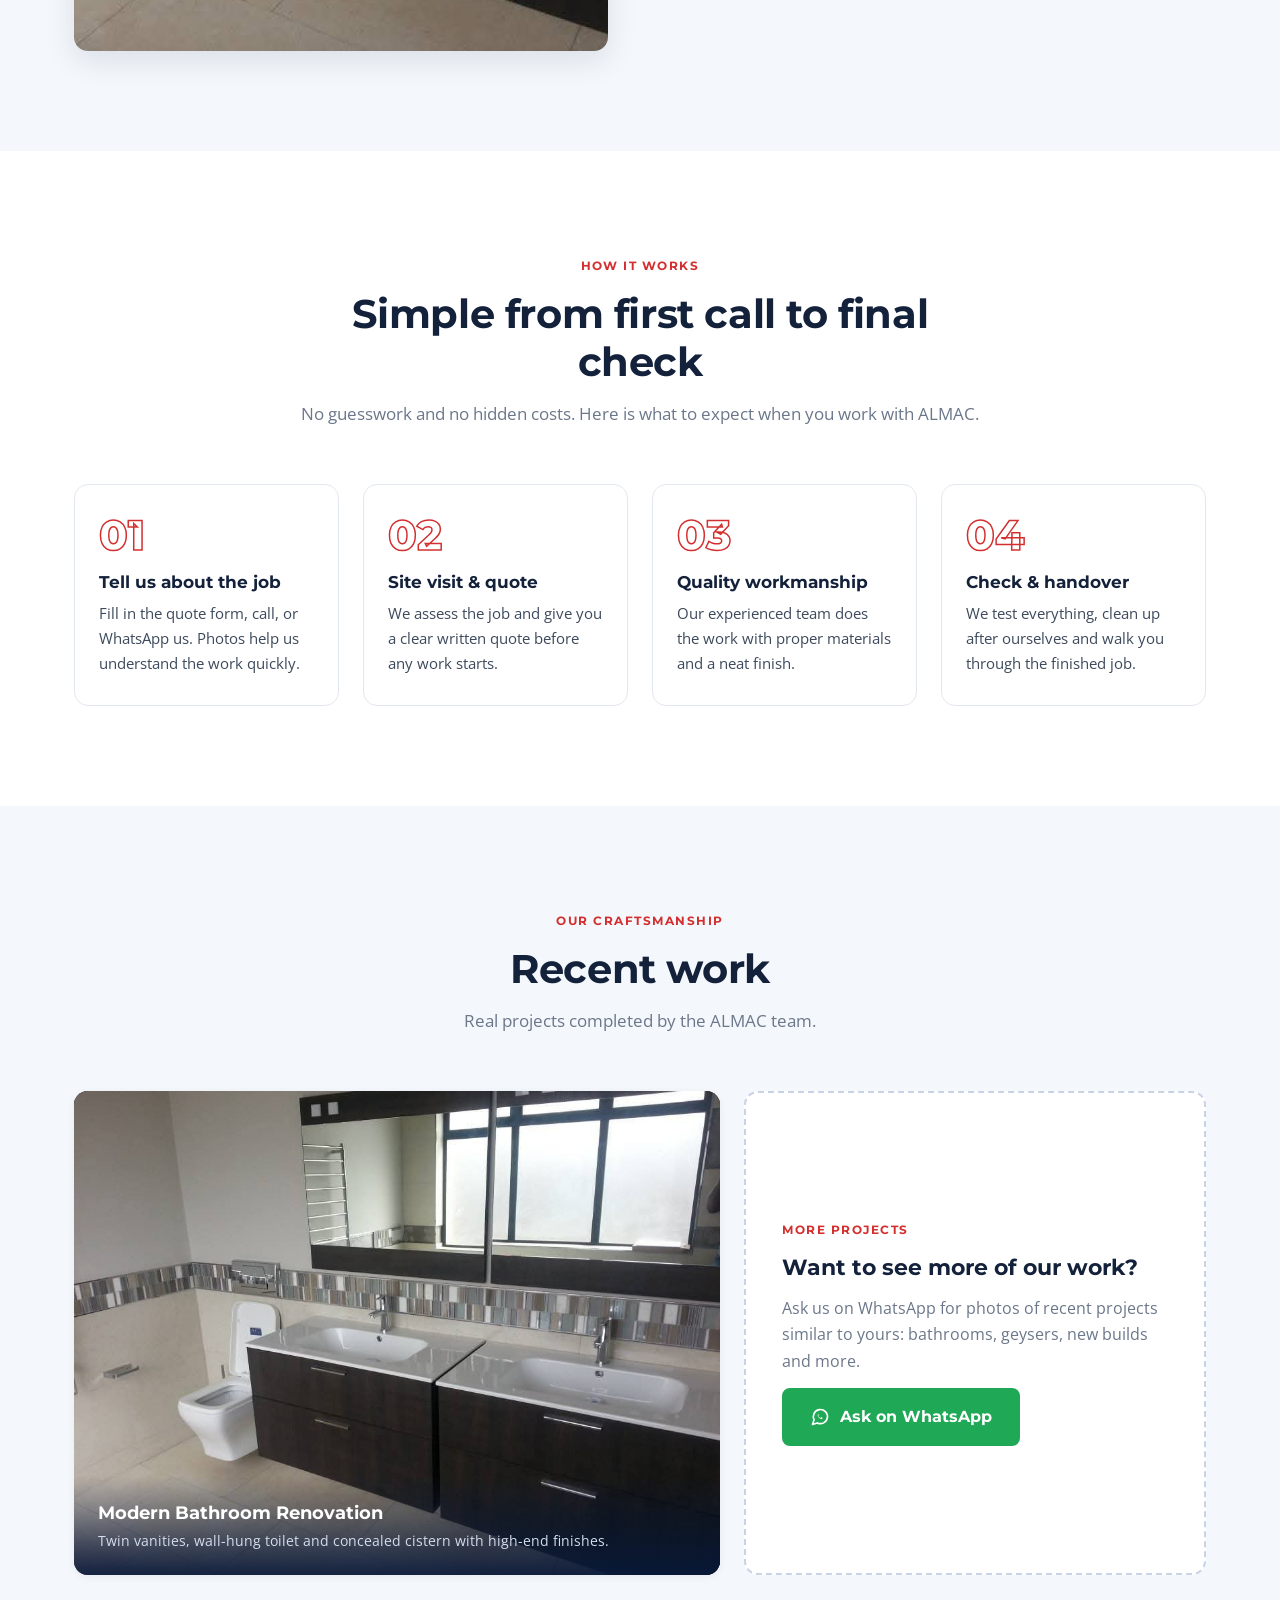
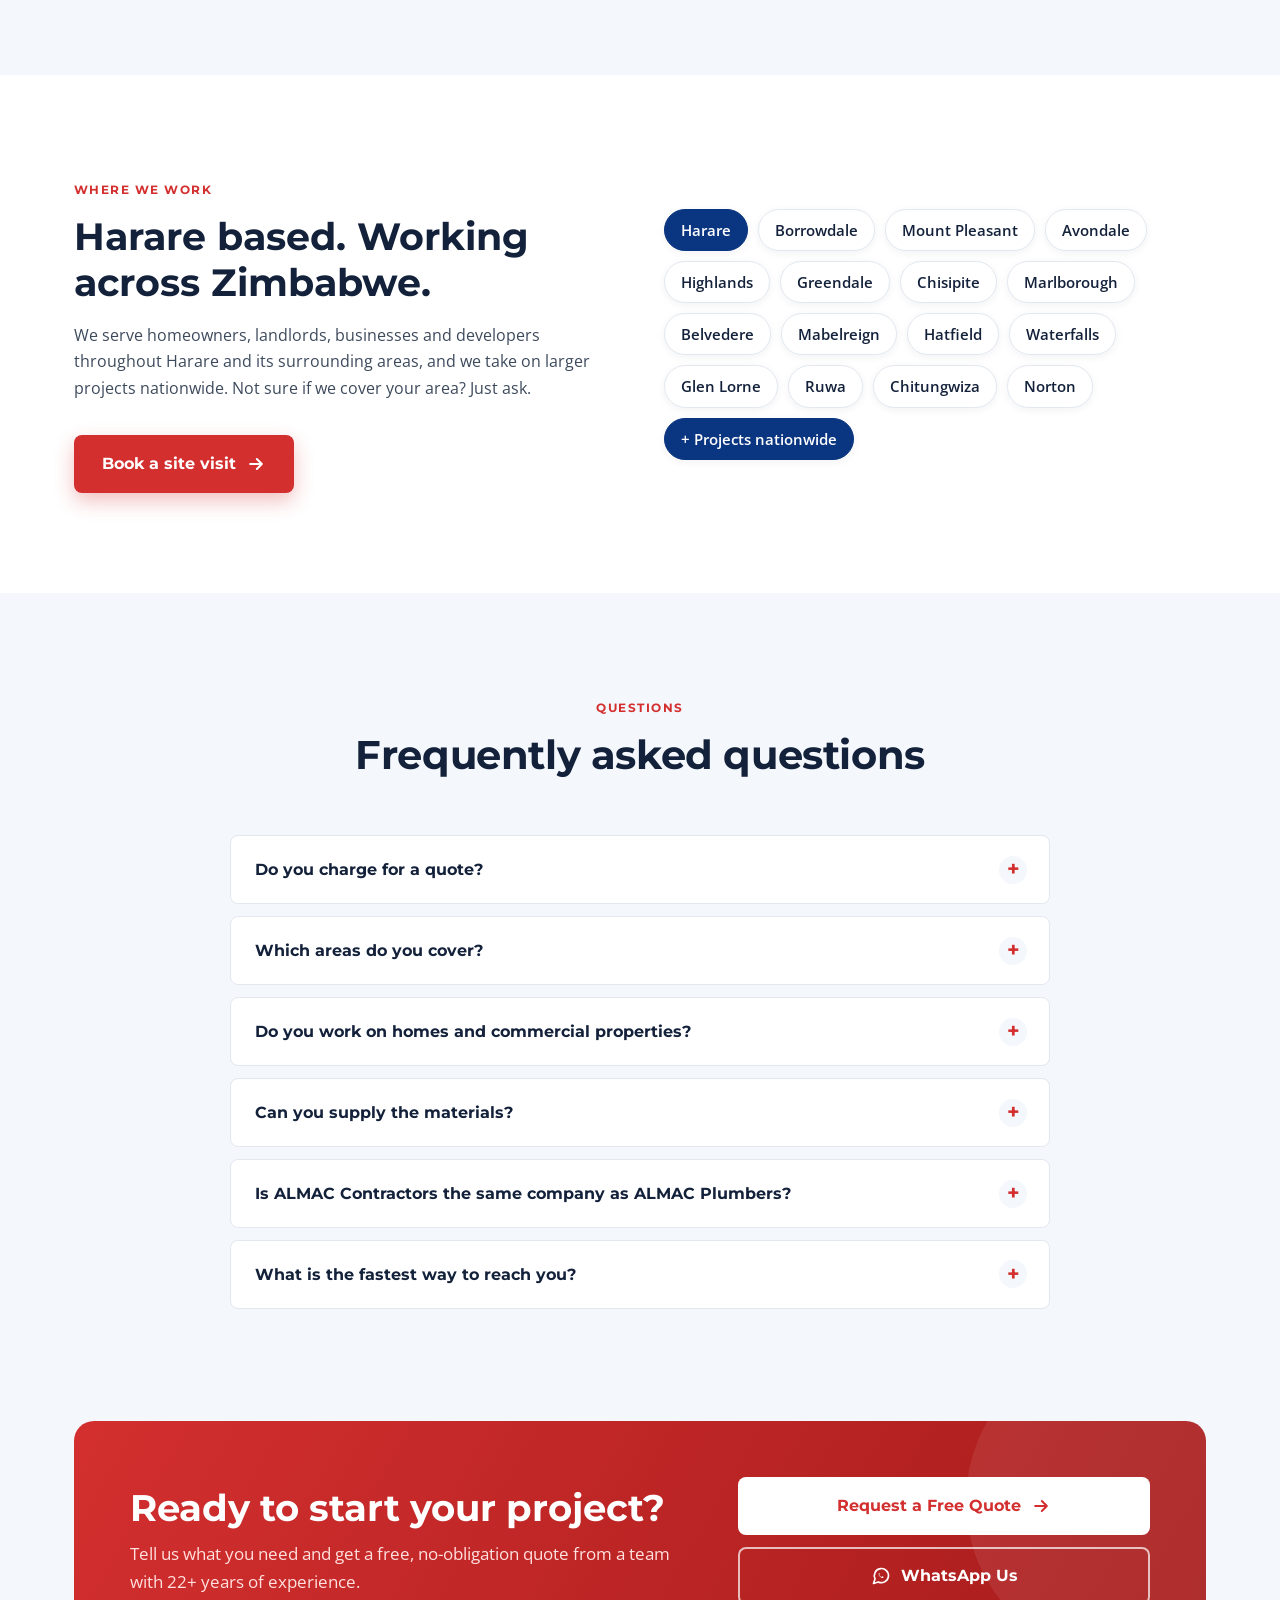
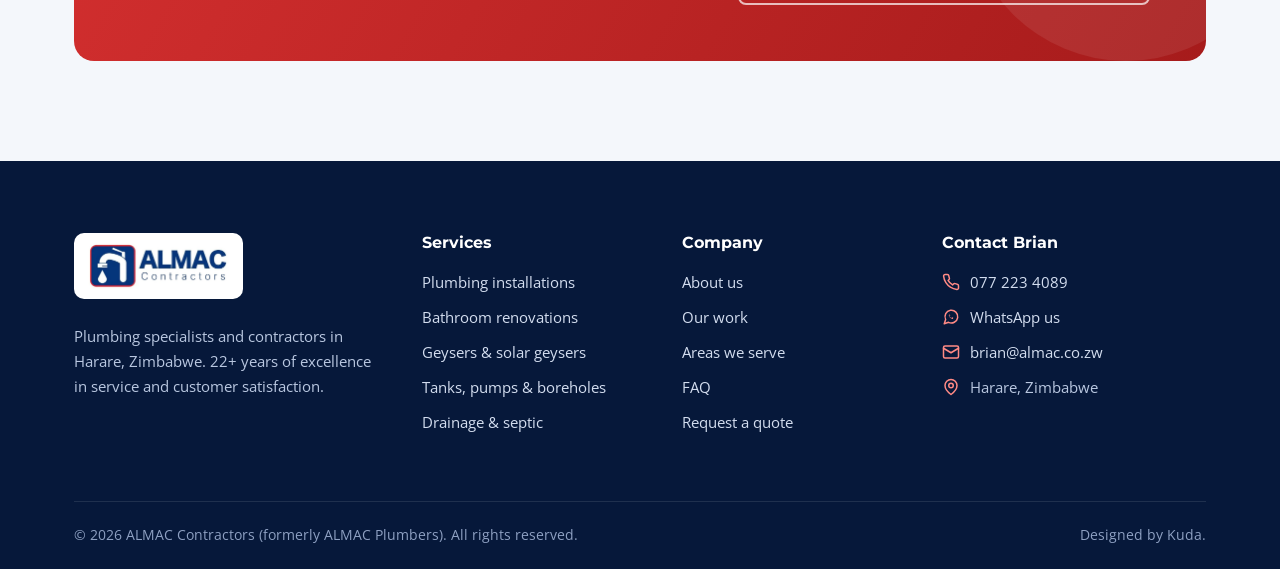
==== commit bcbe073e: "Rebrand to ALMAC Contractors and redesign the site - Rename ALMAC Plumbers to ALMAC Contractors ever" ====
--- a/index.html
+++ b/index.html
@@ -1,116 +1,416 @@
-<!DOCTYPE html>
-<html lang="en">
-<head>
-    <meta charset="UTF-8">
-    <meta name="viewport" content="width=device-width, initial-scale=1.0">
-    <title>ALMAC Plumbers | Professional Plumbing in Zimbabwe</title>
-    <link rel="stylesheet" href="style.css">
-    <link href="https://fonts.googleapis.com/css2?family=Montserrat:wght@700&family=Open+Sans:wght@400;600&display=swap" rel="stylesheet">
-</head>
-<body>
-
-    <!-- Navigation -->
-    <nav>
-        <div class="logo-container">
-            <a href="index.html">
-                <!-- Points directly to your root image file -->
-                <img src="./logo.jpeg" alt="ALMAC Plumbers Logo" class="nav-logo">
-            </a>
-        </div>
-        <ul>
-            <li><a href="#about">About</a></li>
-            <li><a href="#gallery">Gallery</a></li>
-            <li><a href="#contact" class="btn-nav">Contact Us</a></li>
-        </ul>
-    </nav>
-
-    <!-- Hero Section -->
-    <header class="hero"> 
-        <div class="hero-content">
-            <span class="badge">Established Reputation</span>
-            <h1>Quality Plumbing Built on <br><span class="highlight">22 Years of Trust</span></h1>
-            <p>Serving Zimbabwe with excellence in service and customer satisfaction since 2004.</p>
-            <div class="hero-btns">
-                <a href="tel:+263772234089" class="btn-primary">Call 077 223 4089</a>
-                <a href="#gallery" class="btn-secondary">View Our Work</a>
-            </div>
-        </div>
-    </header>
-
-    <!-- About Section -->
-    <section id="about" class="bio-section">
-        <div class="container">
-            <h2>Our Core Service</h2>
-            <p>Plumbing is the core service that we've been offering for more than 22 years. At ALMAC Plumbers, we pride ourselves on an established reputation for quality, service, and customer satisfaction across Zimbabwe.</p>
-        </div>
-    </section>
-
-    <!-- Gallery Section -->
-    <section id="gallery" class="gallery-section">
-        <div class="container">
-            <h2>Our Craftsmanship</h2>
-            <div class="media-grid">
-                <div class="media-item">
-                    <!-- Points directly to your root image file -->
-                    <img src="./image1.jpeg" alt="Bathroom Installation">
-                    <div class="media-caption">
-                        <h3>Modern Bathroom Renovations</h3>
-                        <p>High-end finishes and professional installation.</p>
-                    </div>
-                </div>
-            </div>
-        </div>
-    </section>
-
-    <!-- Contact Form Section -->
-    <section id="contact" class="contact-section">
-        <div class="container">
-            <h2>Request a Quote</h2>
-            <form action="https://formspree.io/f/xwvnrrzn" method="POST" class="almac-form">
-                <input type="hidden" name="_next" value="https://kudakwashemachisa44-afk.github.io/almac-plumbers2/success.html">
-                
-                <div class="form-group">
-                    <label>Full Name</label>
-                    <input type="text" name="name" required>
-                </div>
-                <div class="form-group">
-                    <label>Email Address</label>
-                    <input type="email" name="email" required>
-                </div>
-                <div class="form-group">
-                    <label>Phone Number</label>
-                    <input type="tel" name="phone" required>
-                </div>
-                <div class="form-group">
-                    <label>Message</label>
-                    <textarea name="message" rows="4" required></textarea>
-                </div>
-                <button type="submit" class="btn-submit">Send Message</button>
-            </form>
-        </div>
-    </section>
-
-    <!-- Floating WhatsApp Action -->
-    <a href="https://wa.me/263772234089?text=Hi%20Almac%20Plumbers,%20I%20would%20like%20to%20request%20a%20quote." class="whatsapp-float" target="_blank">
-        <span class="wa-icon">💬</span> Chat on WhatsApp
-    </a>
-
-    <!-- Footer -->
-    <footer>
-        <div class="footer-grid">
-            <div>
-                <img src="./logo.jpeg" alt="ALMAC Plumbers Logo" class="footer-logo">
-                <p>22+ Years of Excellence</p>
-            </div>
-            <div class="contact-details">
-                <h3>Contact Brian</h3>
-                <p>📞 <a href="tel:+263772234089">077 223 4089</a></p>
-                <p>✉️ <a href="mailto:brian@almac.co.zw">brian@almac.co.zw</a></p>
-                <p>📍 Zimbabwe</p>
-            </div>
-        </div>
-        <p class="copy-text">&copy; 2026 ALMAC Plumbers. Designed by Kuda.</p>
-    </footer>
-
-</body>
-</html>+<!DOCTYPE html>
+<html lang="en">
+<head>
+    <meta charset="UTF-8">
+    <meta name="viewport" content="width=device-width, initial-scale=1.0">
+    <title>ALMAC Contractors | Plumbers in Harare, Zimbabwe | 22+ Years Experience</title>
+    <meta name="description" content="ALMAC Contractors (formerly ALMAC Plumbers) – trusted plumbing specialists in Harare since 2004. Installations, bathroom renovations, geysers, tanks &amp; pumps, drainage and repairs across Zimbabwe. Get a quote today.">
+    <link rel="canonical" href="https://kudakwashemachisa44-afk.github.io/almac-plumbers2/">
+    <meta name="theme-color" content="#0a3580">
+
+    <meta property="og:type" content="website">
+    <meta property="og:site_name" content="ALMAC Contractors">
+    <meta property="og:title" content="ALMAC Contractors | Plumbing Specialists in Harare since 2004">
+    <meta property="og:description" content="22+ years of quality plumbing across Zimbabwe. Call or WhatsApp 077 223 4089 for a quote.">
+    <meta property="og:url" content="https://kudakwashemachisa44-afk.github.io/almac-plumbers2/">
+    <meta property="og:image" content="https://kudakwashemachisa44-afk.github.io/almac-plumbers2/images/og-image.jpg">
+    <meta name="twitter:card" content="summary_large_image">
+
+    <link rel="icon" type="image/png" href="images/favicon.png">
+    <link rel="apple-touch-icon" href="images/apple-touch-icon.png">
+
+    <link rel="preconnect" href="https://fonts.googleapis.com">
+    <link rel="preconnect" href="https://fonts.gstatic.com" crossorigin>
+    <link href="https://fonts.googleapis.com/css2?family=Montserrat:wght@600;700;800&family=Open+Sans:wght@400;600&display=swap" rel="stylesheet">
+    <link rel="stylesheet" href="style.css">
+
+    <script type="application/ld+json">
+    {
+        "@context": "https://schema.org",
+        "@type": "Plumber",
+        "name": "ALMAC Contractors",
+        "alternateName": "ALMAC Plumbers",
+        "description": "Plumbing specialists and building contractors in Harare, Zimbabwe, established 2004.",
+        "url": "https://kudakwashemachisa44-afk.github.io/almac-plumbers2/",
+        "logo": "https://kudakwashemachisa44-afk.github.io/almac-plumbers2/images/logo.jpg",
+        "image": "https://kudakwashemachisa44-afk.github.io/almac-plumbers2/images/bathroom-renovation.jpg",
+        "telephone": "+263772234089",
+        "email": "brian@almac.co.zw",
+        "foundingDate": "2004",
+        "address": { "@type": "PostalAddress", "addressLocality": "Harare", "addressCountry": "ZW" },
+        "areaServed": [{ "@type": "City", "name": "Harare" }, { "@type": "Country", "name": "Zimbabwe" }],
+        "contactPoint": { "@type": "ContactPoint", "telephone": "+263772234089", "contactType": "customer service", "availableLanguage": ["English", "Shona"] }
+    }
+    </script>
+    <script type="application/ld+json">
+    {
+        "@context": "https://schema.org",
+        "@type": "FAQPage",
+        "mainEntity": [
+            { "@type": "Question", "name": "Do you charge for a quote?", "acceptedAnswer": { "@type": "Answer", "text": "No. Quotes are free. For small jobs we can often quote from photos sent on WhatsApp; for bigger jobs we visit the site first." } },
+            { "@type": "Question", "name": "Which areas do you cover?", "acceptedAnswer": { "@type": "Answer", "text": "We are based in Harare and work across Harare, Chitungwiza, Ruwa, Norton and surrounding areas. Larger projects are taken on throughout Zimbabwe." } },
+            { "@type": "Question", "name": "Is ALMAC Contractors the same company as ALMAC Plumbers?", "acceptedAnswer": { "@type": "Answer", "text": "Yes. ALMAC Plumbers is now ALMAC Contractors. Same team, same phone number and the same 22+ years of plumbing experience, with a wider range of contracting work." } }
+        ]
+    }
+    </script>
+</head>
+<body>
+    <!-- Icon sprite: reference with <svg><use href="#i-name"/></svg> -->
+    <svg width="0" height="0" style="position:absolute" aria-hidden="true">
+        <defs>
+            <symbol id="i-phone" viewBox="0 0 24 24" fill="none" stroke="currentColor" stroke-width="2" stroke-linecap="round" stroke-linejoin="round"><path d="M22 16.92v3a2 2 0 0 1-2.18 2 19.79 19.79 0 0 1-8.63-3.07 19.5 19.5 0 0 1-6-6 19.79 19.79 0 0 1-3.07-8.67A2 2 0 0 1 4.11 2h3a2 2 0 0 1 2 1.72c.13.96.36 1.9.7 2.81a2 2 0 0 1-.45 2.11L8.09 9.91a16 16 0 0 0 6 6l1.27-1.27a2 2 0 0 1 2.11-.45c.91.34 1.85.57 2.81.7A2 2 0 0 1 22 16.92z"/></symbol>
+            <symbol id="i-mail" viewBox="0 0 24 24" fill="none" stroke="currentColor" stroke-width="2" stroke-linecap="round" stroke-linejoin="round"><rect x="2" y="4" width="20" height="16" rx="2"/><path d="m22 7-10 6L2 7"/></symbol>
+            <symbol id="i-pin" viewBox="0 0 24 24" fill="none" stroke="currentColor" stroke-width="2" stroke-linecap="round" stroke-linejoin="round"><path d="M20 10c0 6-8 12-8 12s-8-6-8-12a8 8 0 0 1 16 0Z"/><circle cx="12" cy="10" r="3"/></symbol>
+            <symbol id="i-chat" viewBox="0 0 24 24" fill="none" stroke="currentColor" stroke-width="2" stroke-linecap="round" stroke-linejoin="round"><path d="M3 21l1.9-5.7a8.5 8.5 0 1 1 3.8 3.8z"/><path d="M9.5 9.5c.3 1.6 1.4 3 3 3.8l.9-.9 1.6.6-.4 1.5c-2.7.1-5.4-2.4-5.6-5.2l1.4-.5.7 1.6z" fill="currentColor" stroke="none"/></symbol>
+            <symbol id="i-check" viewBox="0 0 24 24" fill="none" stroke="currentColor" stroke-width="2.4" stroke-linecap="round" stroke-linejoin="round"><circle cx="12" cy="12" r="10" stroke-width="2"/><path d="m8 12 3 3 5-6"/></symbol>
+            <symbol id="i-arrow" viewBox="0 0 24 24" fill="none" stroke="currentColor" stroke-width="2.4" stroke-linecap="round" stroke-linejoin="round"><path d="M5 12h14M13 6l6 6-6 6"/></symbol>
+            <symbol id="i-clock" viewBox="0 0 24 24" fill="none" stroke="currentColor" stroke-width="2" stroke-linecap="round" stroke-linejoin="round"><circle cx="12" cy="12" r="10"/><path d="M12 6v6l4 2"/></symbol>
+            <symbol id="i-shield" viewBox="0 0 24 24" fill="none" stroke="currentColor" stroke-width="2" stroke-linecap="round" stroke-linejoin="round"><path d="M12 22s8-4 8-10V5l-8-3-8 3v7c0 6 8 10 8 10z"/><path d="m9 12 2 2 4-4"/></symbol>
+            <symbol id="i-building" viewBox="0 0 24 24" fill="none" stroke="currentColor" stroke-width="2" stroke-linecap="round" stroke-linejoin="round"><path d="M3 21h18M5 21V7l7-4 7 4v14"/><path d="M9 21v-6h6v6M9 10h.01M15 10h.01"/></symbol>
+            <symbol id="i-quote" viewBox="0 0 24 24" fill="none" stroke="currentColor" stroke-width="2" stroke-linecap="round" stroke-linejoin="round"><path d="M14 2H6a2 2 0 0 0-2 2v16a2 2 0 0 0 2 2h12a2 2 0 0 0 2-2V8z"/><path d="M14 2v6h6M8 13h8M8 17h5"/></symbol>
+            <symbol id="i-pipe" viewBox="0 0 24 24" fill="none" stroke="currentColor" stroke-width="2" stroke-linecap="round" stroke-linejoin="round"><path d="M4 4v6a4 4 0 0 0 4 4h8"/><path d="M2 4h4M14 11v6M18 11v6M16 14h6"/><path d="M8 18v1a2 2 0 1 1-2-2"/></symbol>
+            <symbol id="i-bath" viewBox="0 0 24 24" fill="none" stroke="currentColor" stroke-width="2" stroke-linecap="round" stroke-linejoin="round"><path d="M9 6 6.5 3.5a1.5 1.5 0 0 0-2.5 1V17a2 2 0 0 0 2 2h12a2 2 0 0 0 2-2v-5"/><path d="M2 12h20M7 19v2M17 19v2M10 5l-2 2"/></symbol>
+            <symbol id="i-flame" viewBox="0 0 24 24" fill="none" stroke="currentColor" stroke-width="2" stroke-linecap="round" stroke-linejoin="round"><circle cx="12" cy="12" r="4"/><path d="M12 2v2M12 20v2M4.93 4.93l1.41 1.41M17.66 17.66l1.41 1.41M2 12h2M20 12h2M6.34 17.66l-1.41 1.41M19.07 4.93l-1.41 1.41"/></symbol>
+            <symbol id="i-tank" viewBox="0 0 24 24" fill="none" stroke="currentColor" stroke-width="2" stroke-linecap="round" stroke-linejoin="round"><ellipse cx="12" cy="5" rx="7" ry="2.5"/><path d="M5 5v10c0 1.4 3.1 2.5 7 2.5s7-1.1 7-2.5V5"/><path d="M8 21l1-3.6M16 21l-1-3.6M5 10c0 1.4 3.1 2.5 7 2.5s7-1.1 7-2.5"/></symbol>
+            <symbol id="i-drain" viewBox="0 0 24 24" fill="none" stroke="currentColor" stroke-width="2" stroke-linecap="round" stroke-linejoin="round"><circle cx="12" cy="12" r="9"/><path d="M8 9h8M7 12h10M8 15h8"/></symbol>
+            <symbol id="i-wrench" viewBox="0 0 24 24" fill="none" stroke="currentColor" stroke-width="2" stroke-linecap="round" stroke-linejoin="round"><path d="M14.7 6.3a1 1 0 0 0 0 1.4l1.6 1.6a1 1 0 0 0 1.4 0l3.77-3.77a6 6 0 0 1-7.94 7.94l-6.91 6.91a2.12 2.12 0 0 1-3-3l6.91-6.91a6 6 0 0 1 7.94-7.94l-3.76 3.76z"/></symbol>
+            <symbol id="i-menu" viewBox="0 0 24 24" fill="none" stroke="currentColor" stroke-width="2.2" stroke-linecap="round"><path d="M4 7h16M4 12h16M4 17h16"/></symbol>
+            <symbol id="i-x" viewBox="0 0 24 24" fill="none" stroke="currentColor" stroke-width="2.2" stroke-linecap="round"><path d="M6 6l12 12M18 6 6 18"/></symbol>
+        </defs>
+    </svg>
+
+    <a class="skip-link" href="#main">Skip to content</a>
+
+    <!-- Top bar -->
+    <div class="topbar">
+        <div class="wrap">
+            <div class="topbar-items">
+                <span><svg><use href="#i-pin"/></svg>Harare &middot; Serving all of Zimbabwe</span>
+                <span class="hide-sm"><svg><use href="#i-clock"/></svg>Established 2004</span>
+            </div>
+            <div class="topbar-items">
+                <a class="hide-sm" href="mailto:brian@almac.co.zw"><svg><use href="#i-mail"/></svg>brian@almac.co.zw</a>
+                <a href="tel:+263772234089"><svg><use href="#i-phone"/></svg>077 223 4089</a>
+            </div>
+        </div>
+    </div>
+
+    <!-- Navigation -->
+    <header class="site-header" id="top">
+        <nav class="wrap nav" aria-label="Main">
+            <a href="index.html" class="nav-logo"><img src="images/logo.jpg" alt="ALMAC Contractors" width="1135" height="370"></a>
+            <ul class="nav-links" id="nav-links">
+                <li><a href="#services">Services</a></li>
+                <li><a href="#about">About</a></li>
+                <li><a href="#work">Our Work</a></li>
+                <li><a href="#areas">Areas</a></li>
+                <li><a href="#faq">FAQ</a></li>
+                <li class="mobile-only"><a href="quote.html">Request a Quote</a></li>
+            </ul>
+            <div class="nav-cta">
+                <a href="tel:+263772234089" class="nav-phone"><svg><use href="#i-phone"/></svg>077 223 4089</a>
+                <a href="quote.html" class="btn btn-red">Get a Free Quote</a>
+                <button class="nav-toggle" type="button" aria-controls="nav-links" aria-expanded="false" aria-label="Open menu">
+                    <svg class="icon-open"><use href="#i-menu"/></svg>
+                    <svg class="icon-close"><use href="#i-x"/></svg>
+                </button>
+            </div>
+        </nav>
+    </header>
+
+    <main id="main">
+        <!-- Hero -->
+        <section class="hero">
+            <div class="wrap">
+                <div class="hero-copy">
+                    <span class="eyebrow"><span class="dot"></span>Plumbing specialists since 2004</span>
+                    <h1>Quality plumbing built on <span class="accent">22 years of trust.</span></h1>
+                    <p class="hero-lead">ALMAC Contractors (formerly ALMAC Plumbers) delivers reliable, professional plumbing for homes, businesses and new builds across Harare and Zimbabwe &mdash; done right the first time.</p>
+                    <div class="hero-btns">
+                        <a href="quote.html" class="btn btn-red">Request a Free Quote <svg><use href="#i-arrow"/></svg></a>
+                        <a href="tel:+263772234089" class="btn btn-ghost"><svg><use href="#i-phone"/></svg>Call 077 223 4089</a>
+                    </div>
+                    <ul class="hero-points">
+                        <li><svg><use href="#i-check"/></svg>Residential &amp; commercial</li>
+                        <li><svg><use href="#i-check"/></svg>Free, no-obligation quotes</li>
+                        <li><svg><use href="#i-check"/></svg>Neat, quality finishes</li>
+                    </ul>
+                </div>
+                <div class="hero-media">
+                    <div class="hero-photo">
+                        <img src="images/bathroom-renovation.jpg" alt="Modern bathroom with twin vanities and wall-hung toilet installed by ALMAC" width="960" height="720">
+                    </div>
+                    <div class="hero-tag">Bathroom renovation by ALMAC</div>
+                    <div class="hero-badge"><strong>22+</strong><span>Years of<br>excellence</span></div>
+                </div>
+            </div>
+        </section>
+
+        <!-- Trust strip -->
+        <div class="trust">
+            <div class="wrap">
+                <div class="trust-grid">
+                    <div class="trust-item"><div class="trust-icon"><svg><use href="#i-clock"/></svg></div><div><strong>22+ years</strong><span>Trusted since 2004</span></div></div>
+                    <div class="trust-item"><div class="trust-icon"><svg><use href="#i-shield"/></svg></div><div><strong>Quality guaranteed</strong><span>Workmanship we stand behind</span></div></div>
+                    <div class="trust-item"><div class="trust-icon"><svg><use href="#i-building"/></svg></div><div><strong>Homes &amp; businesses</strong><span>Repairs to full projects</span></div></div>
+                    <div class="trust-item"><div class="trust-icon"><svg><use href="#i-pin"/></svg></div><div><strong>Harare based</strong><span>Projects nationwide</span></div></div>
+                </div>
+            </div>
+        </div>
+
+        <!-- Services -->
+        <section class="section" id="services">
+            <div class="wrap">
+                <div class="section-head reveal">
+                    <span class="eyebrow">What we do</span>
+                    <h2>Plumbing is our core. Quality is our standard.</h2>
+                    <p>From a single leaking tap to the complete plumbing on a new build, our experienced team handles it professionally, cleanly and on time.</p>
+                </div>
+                <div class="services-grid">
+                    <article class="service-card reveal">
+                        <div class="s-icon"><svg><use href="#i-pipe"/></svg></div>
+                        <h3>Plumbing Installations</h3>
+                        <p>Complete plumbing for new homes, extensions and commercial buildings, from first fix to final fittings.</p>
+                        <ul><li>New builds &amp; extensions</li><li>Hot &amp; cold water supply</li><li>Sanitaryware fitting</li></ul>
+                        <a href="quote.html?service=installations" class="service-link">Get a quote <svg><use href="#i-arrow"/></svg></a>
+                    </article>
+                    <article class="service-card featured reveal">
+                        <span class="tag">Popular</span>
+                        <div class="s-icon"><svg><use href="#i-bath"/></svg></div>
+                        <h3>Bathroom &amp; Kitchen Renovations</h3>
+                        <p>Modern bathrooms and kitchens with high-end finishes and professional installation, from design to handover.</p>
+                        <ul><li>Vanities, showers &amp; baths</li><li>Wall-hung &amp; concealed systems</li><li>Kitchen sinks &amp; mixers</li></ul>
+                        <a href="quote.html?service=renovation" class="service-link">Get a quote <svg><use href="#i-arrow"/></svg></a>
+                    </article>
+                    <article class="service-card reveal">
+                        <div class="s-icon"><svg><use href="#i-flame"/></svg></div>
+                        <h3>Geysers &amp; Solar Geysers</h3>
+                        <p>Installation, replacement and repair of electric and solar geysers so your home always has hot water.</p>
+                        <ul><li>Solar geyser installation</li><li>Geyser replacement</li><li>Element &amp; valve repairs</li></ul>
+                        <a href="quote.html?service=geysers" class="service-link">Get a quote <svg><use href="#i-arrow"/></svg></a>
+                    </article>
+                    <article class="service-card reveal">
+                        <div class="s-icon"><svg><use href="#i-tank"/></svg></div>
+                        <h3>Water Tanks, Pumps &amp; Boreholes</h3>
+                        <p>Reliable water storage and supply: tank installations, booster pumps and borehole connections to your home.</p>
+                        <ul><li>Tank &amp; stand installation</li><li>Booster pumps</li><li>Borehole plumbing</li></ul>
+                        <a href="quote.html?service=water" class="service-link">Get a quote <svg><use href="#i-arrow"/></svg></a>
+                    </article>
+                    <article class="service-card reveal">
+                        <div class="s-icon"><svg><use href="#i-drain"/></svg></div>
+                        <h3>Drainage, Sewer &amp; Septic</h3>
+                        <p>Drainage and sewer lines laid properly, plus septic tank and soakaway work that lasts.</p>
+                        <ul><li>Sewer &amp; storm drainage</li><li>Septic tanks &amp; soakaways</li><li>Blocked drains</li></ul>
+                        <a href="quote.html?service=drainage" class="service-link">Get a quote <svg><use href="#i-arrow"/></svg></a>
+                    </article>
+                    <article class="service-card reveal">
+                        <div class="s-icon"><svg><use href="#i-wrench"/></svg></div>
+                        <h3>Leaks, Repairs &amp; Maintenance</h3>
+                        <p>Fast, tidy fixes for leaks, burst pipes, running toilets and low pressure before they become expensive.</p>
+                        <ul><li>Leak detection &amp; burst pipes</li><li>Taps, toilets &amp; cisterns</li><li>Maintenance for landlords</li></ul>
+                        <a href="quote.html?service=repairs" class="service-link">Get a quote <svg><use href="#i-arrow"/></svg></a>
+                    </article>
+                </div>
+            </div>
+        </section>
+
+        <!-- About -->
+        <section class="section section-soft" id="about">
+            <div class="wrap about-grid">
+                <div class="about-media reveal">
+                    <img src="images/bathroom-renovation.jpg" alt="Completed ALMAC bathroom with tiled feature strip and twin basins" width="960" height="720" loading="lazy">
+                    <div class="about-years"><strong>2004</strong><span>Established</span></div>
+                </div>
+                <div class="about-copy reveal">
+                    <span class="eyebrow">About ALMAC</span>
+                    <h2>From ALMAC Plumbers to ALMAC Contractors</h2>
+                    <p>Plumbing is the core service we have been offering for more than 22 years. Since 2004, ALMAC has built an established reputation for quality, service and customer satisfaction across Zimbabwe.</p>
+                    <p>As our clients trusted us with more, we grew. <strong>ALMAC Plumbers is now ALMAC Contractors</strong> &mdash; the same team, the same number and the same standards, now able to take on wider contracting work. Plumbing remains our specialty.</p>
+                    <ul class="checklist">
+                        <li><svg><use href="#i-check"/></svg>22+ years of experience</li>
+                        <li><svg><use href="#i-check"/></svg>Quality materials &amp; fittings</li>
+                        <li><svg><use href="#i-check"/></svg>Clear quotes, no surprises</li>
+                        <li><svg><use href="#i-check"/></svg>Clean, respectful team</li>
+                        <li><svg><use href="#i-check"/></svg>Residential &amp; commercial</li>
+                        <li><svg><use href="#i-check"/></svg>Owner-led: talk to Brian directly</li>
+                    </ul>
+                    <a href="quote.html" class="btn btn-navy">Start your project <svg><use href="#i-arrow"/></svg></a>
+                </div>
+            </div>
+        </section>
+
+        <!-- Process -->
+        <section class="section" id="process">
+            <div class="wrap">
+                <div class="section-head reveal">
+                    <span class="eyebrow">How it works</span>
+                    <h2>Simple from first call to final check</h2>
+                    <p>No guesswork and no hidden costs. Here is what to expect when you work with ALMAC.</p>
+                </div>
+                <div class="process-grid">
+                    <div class="step reveal"><h3>Tell us about the job</h3><p>Fill in the quote form, call, or WhatsApp us. Photos help us understand the work quickly.</p></div>
+                    <div class="step reveal"><h3>Site visit &amp; quote</h3><p>We assess the job and give you a clear written quote before any work starts.</p></div>
+                    <div class="step reveal"><h3>Quality workmanship</h3><p>Our experienced team does the work with proper materials and a neat finish.</p></div>
+                    <div class="step reveal"><h3>Check &amp; handover</h3><p>We test everything, clean up after ourselves and walk you through the finished job.</p></div>
+                </div>
+            </div>
+        </section>
+
+        <!-- Our work -->
+        <section class="section section-soft" id="work">
+            <div class="wrap">
+                <div class="section-head reveal">
+                    <span class="eyebrow">Our craftsmanship</span>
+                    <h2>Recent work</h2>
+                    <p>Real projects completed by the ALMAC team.</p>
+                </div>
+                <!-- To add a project: copy a <figure class="gallery-item"> block, put the photo in /images and update the text. -->
+                <div class="gallery-grid">
+                    <figure class="gallery-item reveal">
+                        <img src="images/bathroom-renovation.jpg" alt="Modern bathroom renovation with twin vanity units, large mirrors and mosaic tile strip" width="960" height="720" loading="lazy">
+                        <figcaption><strong>Modern Bathroom Renovation</strong><span>Twin vanities, wall-hung toilet and concealed cistern with high-end finishes.</span></figcaption>
+                    </figure>
+                    <div class="gallery-more reveal">
+                        <span class="eyebrow" style="color:var(--red)">More projects</span>
+                        <h3>Want to see more of our work?</h3>
+                        <p>Ask us on WhatsApp for photos of recent projects similar to yours: bathrooms, geysers, new builds and more.</p>
+                        <a href="https://wa.me/263772234089?text=Hi%20ALMAC%20Contractors%2C%20could%20you%20send%20me%20photos%20of%20some%20of%20your%20recent%20work%3F" class="btn btn-wa" target="_blank" rel="noopener"><svg><use href="#i-chat"/></svg>Ask on WhatsApp</a>
+                    </div>
+                </div>
+            </div>
+        </section>
+
+        <!-- Areas -->
+        <section class="section" id="areas">
+            <div class="wrap areas-grid">
+                <div class="areas-copy reveal">
+                    <span class="eyebrow">Where we work</span>
+                    <h2>Harare based. Working across Zimbabwe.</h2>
+                    <p>We serve homeowners, landlords, businesses and developers throughout Harare and its surrounding areas, and we take on larger projects nationwide. Not sure if we cover your area? Just ask.</p>
+                    <div class="hero-btns">
+                        <a href="quote.html" class="btn btn-red">Book a site visit <svg><use href="#i-arrow"/></svg></a>
+                    </div>
+                </div>
+                <ul class="chips reveal" aria-label="Areas served">
+                    <li class="strong">Harare</li>
+                    <li>Borrowdale</li><li>Mount Pleasant</li><li>Avondale</li><li>Highlands</li><li>Greendale</li>
+                    <li>Chisipite</li><li>Marlborough</li><li>Belvedere</li><li>Mabelreign</li><li>Hatfield</li>
+                    <li>Waterfalls</li><li>Glen Lorne</li><li>Ruwa</li><li>Chitungwiza</li><li>Norton</li>
+                    <li class="strong">+ Projects nationwide</li>
+                </ul>
+            </div>
+        </section>
+
+        <!-- FAQ -->
+        <section class="section section-soft" id="faq">
+            <div class="wrap">
+                <div class="section-head reveal">
+                    <span class="eyebrow">Questions</span>
+                    <h2>Frequently asked questions</h2>
+                </div>
+                <div class="faq reveal">
+                    <details>
+                        <summary>Do you charge for a quote?</summary>
+                        <p>No. Quotes are free. For small jobs we can often quote from photos sent on WhatsApp; for bigger jobs we visit the site first so the quote is accurate.</p>
+                    </details>
+                    <details>
+                        <summary>Which areas do you cover?</summary>
+                        <p>We are based in Harare and work across Harare, Chitungwiza, Ruwa, Norton and surrounding areas. Larger projects are taken on throughout Zimbabwe.</p>
+                    </details>
+                    <details>
+                        <summary>Do you work on homes and commercial properties?</summary>
+                        <p>Yes. We work on houses, flats, offices, shops, schools and new developments, from small repairs to complete plumbing installations.</p>
+                    </details>
+                    <details>
+                        <summary>Can you supply the materials?</summary>
+                        <p>Yes. We can include quality materials and fittings in your quote, or install fittings you have already bought. We'll advise you on what works best.</p>
+                    </details>
+                    <details>
+                        <summary>Is ALMAC Contractors the same company as ALMAC Plumbers?</summary>
+                        <p>Yes. ALMAC Plumbers is now ALMAC Contractors. Same team, same phone number and the same 22+ years of plumbing experience, with a wider range of contracting work.</p>
+                    </details>
+                    <details>
+                        <summary>What is the fastest way to reach you?</summary>
+                        <p>Call or WhatsApp Brian on <a href="tel:+263772234089">077 223 4089</a>. Sending a few photos of the problem on WhatsApp helps us respond faster.</p>
+                    </details>
+                </div>
+            </div>
+        </section>
+
+        <!-- CTA -->
+        <section class="cta-band on-soft">
+            <div class="wrap">
+                <div class="cta-box reveal">
+                    <div>
+                        <h2>Ready to start your project?</h2>
+                        <p>Tell us what you need and get a free, no-obligation quote from a team with 22+ years of experience.</p>
+                    </div>
+                    <div class="cta-actions">
+                        <a href="quote.html" class="btn btn-white">Request a Free Quote <svg><use href="#i-arrow"/></svg></a>
+                        <a href="https://wa.me/263772234089?text=Hi%20ALMAC%20Contractors%2C%20I%20would%20like%20to%20request%20a%20quote." class="btn btn-ghost" target="_blank" rel="noopener"><svg><use href="#i-chat"/></svg>WhatsApp Us</a>
+                    </div>
+                </div>
+            </div>
+        </section>
+    </main>
+
+    <!-- Footer -->
+    <footer class="site-footer">
+        <div class="wrap">
+            <div class="footer-grid">
+                <div>
+                    <a href="index.html" class="footer-logo"><img src="images/logo.jpg" alt="ALMAC Contractors" width="1135" height="370" loading="lazy"></a>
+                    <p>Plumbing specialists and contractors in Harare, Zimbabwe. 22+ years of excellence in service and customer satisfaction.</p>
+                </div>
+                <div>
+                    <h4>Services</h4>
+                    <ul>
+                        <li><a href="quote.html?service=installations">Plumbing installations</a></li>
+                        <li><a href="quote.html?service=renovation">Bathroom renovations</a></li>
+                        <li><a href="quote.html?service=geysers">Geysers &amp; solar geysers</a></li>
+                        <li><a href="quote.html?service=water">Tanks, pumps &amp; boreholes</a></li>
+                        <li><a href="quote.html?service=drainage">Drainage &amp; septic</a></li>
+                    </ul>
+                </div>
+                <div>
+                    <h4>Company</h4>
+                    <ul>
+                        <li><a href="#about">About us</a></li>
+                        <li><a href="#work">Our work</a></li>
+                        <li><a href="#areas">Areas we serve</a></li>
+                        <li><a href="#faq">FAQ</a></li>
+                        <li><a href="quote.html">Request a quote</a></li>
+                    </ul>
+                </div>
+                <div>
+                    <h4>Contact Brian</h4>
+                    <ul class="footer-contact">
+                        <li><svg><use href="#i-phone"/></svg><a href="tel:+263772234089">077 223 4089</a></li>
+                        <li><svg><use href="#i-chat"/></svg><a href="https://wa.me/263772234089" target="_blank" rel="noopener">WhatsApp us</a></li>
+                        <li><svg><use href="#i-mail"/></svg><a href="mailto:brian@almac.co.zw">brian@almac.co.zw</a></li>
+                        <li><svg><use href="#i-pin"/></svg><span>Harare, Zimbabwe</span></li>
+                    </ul>
+                </div>
+            </div>
+            <div class="footer-bottom">
+                <span>&copy; <span data-year>2026</span> ALMAC Contractors (formerly ALMAC Plumbers). All rights reserved.</span>
+                <span>Designed by Kuda.</span>
+            </div>
+        </div>
+    </footer>
+
+    <!-- Floating WhatsApp (desktop) -->
+    <a href="https://wa.me/263772234089?text=Hi%20ALMAC%20Contractors%2C%20I%20would%20like%20to%20request%20a%20quote." class="wa-float" target="_blank" rel="noopener" aria-label="Chat with ALMAC Contractors on WhatsApp">
+        <svg><use href="#i-chat"/></svg>Chat on WhatsApp
+    </a>
+
+    <!-- Action bar (mobile) -->
+    <nav class="mobile-bar" aria-label="Quick contact">
+        <a href="tel:+263772234089"><svg><use href="#i-phone"/></svg>Call</a>
+        <a href="https://wa.me/263772234089?text=Hi%20ALMAC%20Contractors%2C%20I%20would%20like%20to%20request%20a%20quote." class="mb-wa" target="_blank" rel="noopener"><svg><use href="#i-chat"/></svg>WhatsApp</a>
+        <a href="quote.html" class="mb-quote"><svg><use href="#i-quote"/></svg>Free Quote</a>
+    </nav>
+
+    <script src="script.js"></script>
+</body>
+</html>
--- a/style.css
+++ b/style.css
@@ -1,204 +1,543 @@
-:root {
-    --almac-blue: #003366; 
-    --almac-red: #D32F2F;  
-    --almac-red-hover: #B71C1C; 
-    --almac-blue-hover: #002244; 
-    --light-bg: #f8f9fa;
-    --white: #ffffff; 
-    --text-main: #333333;
-}
-
-* { margin: 0; padding: 0; box-sizing: border-box; }
-
-body {
-    font-family: 'Open Sans', sans-serif;
-    color: var(--text-main);
-    line-height: 1.6;
-    background-color: var(--white);
-    overflow-x: hidden; 
-}
-
-/* Navigation - Base Desktop Layout First */
-nav {
-    display: flex;
-    justify-content: space-between;
-    align-items: center;
-    padding: 15px 8%;
-    background: var(--white);
-    position: sticky;
-    top: 0;
-    z-index: 1000;
-    box-shadow: 0 2px 10px rgba(0,0,0,0.1);
-}
-
-.nav-logo {
-    height: 60px;
-    width: auto;
-    transition: transform 0.3s ease;
-}
-
-.nav-logo:hover {
-    transform: scale(1.03);
-}
-
-nav ul { display: flex; list-style: none; align-items: center; }
-nav ul li { margin-left: 25px; }
-nav ul li a { text-decoration: none; color: var(--almac-blue); font-weight: 600; transition: color 0.3s ease; }
-nav ul li a:hover { color: var(--almac-red); }
-
-.btn-nav {
-    background: var(--almac-red);
-    color: white !important;
-    padding: 10px 20px;
-    border-radius: 5px;
-    transition: background-color 0.3s ease, transform 0.2s ease !important;
-}
-
-.btn-nav:hover {
-    background-color: var(--almac-red-hover);
-    transform: translateY(-2px);
-}
-
-/* Hero Section */
-.hero {
-    background: linear-gradient(rgba(0,51,102,0.8), rgba(0,51,102,0.8)), 
-                url('https://images.unsplash.com/photo-1584622650111-993a426fbf0a?auto=format&fit=crop&w=1500&q=80');
-    background-size: cover;
-    background-position: center;
-    color: white;
-    padding: 120px 8%;
-    text-align: center;
-}
-
-.hero-content h1 {
-    font-size: 3.2rem;
-    line-height: 1.2;
-}
-
-.highlight { color: var(--almac-red); }
-.badge { background: var(--almac-red); padding: 5px 15px; border-radius: 20px; font-size: 12px; text-transform: uppercase; }
-
-.hero-btns { margin-top: 30px; }
-
-.btn-primary { 
-    background: var(--almac-red); 
-    color: white; 
-    padding: 15px 30px; 
-    text-decoration: none; 
-    border-radius: 5px; 
-    margin: 10px; 
-    display: inline-block; 
-    font-weight: 600;
-    transition: background-color 0.3s ease, transform 0.2s ease;
-}
-
-.btn-primary:hover {
-    background-color: var(--almac-red-hover);
-    transform: translateY(-2px);
-}
-
-.btn-secondary { 
-    border: 2px solid white; 
-    color: white; 
-    padding: 13px 30px; 
-    text-decoration: none; 
-    border-radius: 5px; 
-    margin: 10px; 
-    display: inline-block; 
-    font-weight: 600;
-    transition: background-color 0.3s ease, color 0.3s ease, transform 0.2s ease;
-}
-
-.btn-secondary:hover {
-    background-color: var(--white);
-    color: var(--almac-blue);
-    transform: translateY(-2px);
-}
-
-/* Sections */
-section { padding: 80px 8%; }
-.bio-section { background: var(--light-bg); text-align: center; }
-.bio-section h2 { color: var(--almac-blue); margin-bottom: 20px; font-family: 'Montserrat', sans-serif; }
-
-/* Gallery */
-.gallery-section h2 { text-align: center; margin-bottom: 40px; color: var(--almac-blue); }
-.media-grid { display: flex; justify-content: center; }
-.media-item { max-width: 700px; width: 100%; border-radius: 10px; overflow: hidden; box-shadow: 0 5px 25px rgba(0,0,0,0.1); }
-.media-item img { width: 100%; height: auto; display: block; }
-.media-caption { padding: 20px; background: white; text-align: left; }
-
-/* Contact Form */
-.contact-section h2 { text-align: center; margin-bottom: 30px; color: var(--almac-blue); }
-.almac-form { max-width: 600px; margin: 0 auto; background: var(--light-bg); padding: 30px; border-radius: 10px; }
-.form-group { margin-bottom: 20px; }
-.form-group label { display: block; margin-bottom: 5px; font-weight: 600; color: var(--almac-blue); }
-.form-group input, .form-group textarea { width: 100%; padding: 12px; border: 1px solid #ddd; border-radius: 5px; font-family: inherit; }
-.form-group input:focus, .form-group textarea:focus { outline: none; border-color: var(--almac-blue); }
-
-.btn-submit { 
-    width: 100%; 
-    background: var(--almac-blue); 
-    color: white; 
-    padding: 15px; 
-    border: none; 
-    border-radius: 5px; 
-    font-weight: 700; 
-    cursor: pointer; 
-    transition: background-color 0.3s ease, transform 0.2s ease;
-}
-
-.btn-submit:hover {
-    background-color: var(--almac-blue-hover);
-    transform: translateY(-1px);
-}
-
-/* Floating WhatsApp Link */
-.whatsapp-float {
-    position: fixed;
-    bottom: 20px;
-    right: 20px;
-    background-color: #25D366;
-    color: white;
-    padding: 12px 20px;
-    border-radius: 30px;
-    text-decoration: none;
-    font-weight: bold;
-    box-shadow: 0 4px 10px rgba(0,0,0,0.3);
-    z-index: 1001;
-    display: flex;
-    align-items: center;
-    gap: 8px;
-    transition: transform 0.3s ease, background-color 0.3s ease;
-}
-
-.whatsapp-float:hover {
-    transform: scale(1.05) translateY(-2px);
-    background-color: #128C7E;
-}
-
-.wa-icon { font-size: 1.3rem; }
-
-/* Footer */
-footer { background: var(--almac-blue); color: white; padding: 60px 8% 20px; }
-.footer-grid { display: grid; grid-template-columns: 1fr 1fr; gap: 40px; margin-bottom: 30px; align-items: center; }
-.footer-logo { height: 50px; width: auto; margin-bottom: 10px; } 
-.contact-details a { color: white; text-decoration: none; }
-.copy-text { text-align: center; border-top: 1px solid rgba(255,255,255,0.1); padding-top: 20px; font-size: 13px; opacity: 0.7; }
-
-/* --- ONLY UPDATE RESPONSIVENESS CAPABILITIES ON SCREENS SMALLER THAN LAPTOPS --- */
-@media (max-width: 768px) {
-    nav { padding: 10px 4%; }
-    .nav-logo { height: 45px; }
-    nav ul li { margin-left: 12px; }
-    nav ul li a { font-size: 13px; }
-    .btn-nav { padding: 6px 12px; border-radius: 4px; }
-    
-    .hero { padding: 70px 4%; }
-    .hero-content h1 { font-size: 1.8rem; }
-    .hero-content p { font-size: 0.95rem; }
-    .btn-primary, .btn-secondary { padding: 10px 20px; font-size: 13px; margin: 5px; }
-    
-    section { padding: 45px 4%; }
-    .footer-grid { grid-template-columns: 1fr; gap: 25px; text-align: center; }
-    .whatsapp-float { padding: 10px 16px; font-size: 13px; bottom: 15px; right: 15px; }
-}+/* ==========================================================================
+   ALMAC Contractors — site styles
+   Brand colours are taken from the logo (navy tap tile + red border).
+   ========================================================================== */
+
+:root {
+    --navy: #0a3580;          /* logo blue */
+    --navy-dark: #072559;
+    --navy-deep: #06183a;
+    --red: #d32f2f;           /* logo red */
+    --red-dark: #b71c1c;
+    --ink: #13213a;
+    --text: #3d4a5c;
+    --muted: #6b778a;
+    --line: #e3e8f0;
+    --bg-soft: #f4f7fb;
+    --white: #ffffff;
+    --whatsapp: #1fa855;
+    --whatsapp-dark: #168a45;
+
+    --radius: 14px;
+    --radius-sm: 8px;
+    --shadow-sm: 0 2px 8px rgba(10, 30, 70, 0.06);
+    --shadow: 0 10px 30px rgba(10, 30, 70, 0.10);
+    --shadow-lg: 0 24px 60px rgba(6, 24, 58, 0.22);
+
+    --font-head: 'Montserrat', system-ui, sans-serif;
+    --font-body: 'Open Sans', system-ui, sans-serif;
+    --wrap: 1180px;
+}
+
+*, *::before, *::after { margin: 0; padding: 0; box-sizing: border-box; }
+
+html { scroll-behavior: smooth; scroll-padding-top: 90px; }
+
+body {
+    font-family: var(--font-body);
+    color: var(--text);
+    line-height: 1.65;
+    background: var(--white);
+    overflow-x: hidden;
+    -webkit-font-smoothing: antialiased;
+}
+
+img { max-width: 100%; display: block; }
+a { color: var(--navy); }
+svg { flex-shrink: 0; }
+
+h1, h2, h3, h4 { font-family: var(--font-head); color: var(--ink); line-height: 1.2; }
+
+.wrap { max-width: var(--wrap); margin: 0 auto; padding: 0 24px; }
+
+.skip-link {
+    position: absolute; left: -9999px; top: 8px;
+    background: var(--navy); color: #fff; padding: 10px 16px; z-index: 3000; border-radius: 6px;
+}
+.skip-link:focus { left: 8px; }
+
+:focus-visible { outline: 3px solid #f2a33a; outline-offset: 2px; }
+
+/* ---------- Buttons ---------- */
+.btn {
+    display: inline-flex; align-items: center; justify-content: center; gap: 10px;
+    padding: 14px 26px; border-radius: var(--radius-sm);
+    font-family: var(--font-head); font-weight: 700; font-size: 0.98rem;
+    text-decoration: none; border: 2px solid transparent; cursor: pointer;
+    transition: background-color .2s ease, color .2s ease, transform .2s ease, box-shadow .2s ease, border-color .2s ease;
+    white-space: nowrap;
+}
+.btn:hover { transform: translateY(-2px); }
+.btn svg { width: 20px; height: 20px; }
+.btn-red { background: var(--red); color: #fff; box-shadow: 0 8px 20px rgba(211, 47, 47, .3); }
+.btn-red:hover { background: var(--red-dark); }
+.btn-navy { background: var(--navy); color: #fff; }
+.btn-navy:hover { background: var(--navy-dark); }
+.btn-ghost { border-color: rgba(255,255,255,.7); color: #fff; }
+.btn-ghost:hover { background: #fff; color: var(--navy); }
+.btn-outline { border-color: var(--navy); color: var(--navy); background: transparent; }
+.btn-outline:hover { background: var(--navy); color: #fff; }
+.btn-wa { background: var(--whatsapp); color: #fff; }
+.btn-wa:hover { background: var(--whatsapp-dark); }
+.btn-block { width: 100%; }
+
+/* ---------- Top bar ---------- */
+.topbar { background: var(--navy-deep); color: #c9d5ea; font-size: 0.85rem; }
+.topbar .wrap { display: flex; justify-content: space-between; align-items: center; gap: 16px; padding-top: 8px; padding-bottom: 8px; }
+.topbar a { color: #fff; text-decoration: none; }
+.topbar a:hover { text-decoration: underline; }
+.topbar-items { display: flex; gap: 22px; align-items: center; flex-wrap: wrap; }
+.topbar-items span, .topbar-items a { display: inline-flex; align-items: center; gap: 6px; }
+.topbar svg { width: 15px; height: 15px; opacity: .85; }
+
+/* ---------- Navigation ---------- */
+.site-header {
+    position: sticky; top: 0; z-index: 1000;
+    background: rgba(255,255,255,.97);
+    backdrop-filter: saturate(180%) blur(8px);
+    border-bottom: 1px solid var(--line);
+    transition: box-shadow .2s ease;
+}
+.site-header.scrolled { box-shadow: 0 6px 20px rgba(10,30,70,.08); }
+.nav { display: flex; align-items: center; justify-content: space-between; gap: 20px; height: 78px; }
+.nav-logo img { height: 52px; width: auto; }
+.nav-links { display: flex; align-items: center; gap: 6px; list-style: none; }
+.nav-links a {
+    display: block; padding: 10px 14px; border-radius: 6px;
+    font-family: var(--font-head); font-weight: 600; font-size: 0.95rem;
+    color: var(--ink); text-decoration: none; transition: color .2s, background-color .2s;
+}
+.nav-links a:hover, .nav-links a[aria-current="page"] { color: var(--red); }
+.nav-cta { display: flex; align-items: center; gap: 12px; }
+.nav-phone { display: inline-flex; align-items: center; gap: 8px; font-family: var(--font-head); font-weight: 700; color: var(--navy); text-decoration: none; }
+.nav-phone svg { width: 20px; height: 20px; color: var(--red); }
+.nav-cta .btn { padding: 11px 20px; font-size: 0.92rem; }
+
+.nav-toggle {
+    display: none; background: none; border: 0; cursor: pointer;
+    width: 44px; height: 44px; border-radius: 8px; color: var(--navy);
+    align-items: center; justify-content: center;
+}
+.nav-toggle svg { width: 28px; height: 28px; }
+.nav-toggle .icon-close { display: none; }
+.nav-open .nav-toggle .icon-open { display: none; }
+.nav-open .nav-toggle .icon-close { display: block; }
+
+/* ---------- Hero ---------- */
+.hero {
+    position: relative; color: #fff; overflow: hidden;
+    background:
+        radial-gradient(1100px 500px at 85% -10%, rgba(211,47,47,.22), transparent 60%),
+        linear-gradient(135deg, var(--navy-deep) 0%, var(--navy) 100%);
+}
+.hero::after {
+    content: ""; position: absolute; inset: 0; pointer-events: none;
+    background-image: radial-gradient(rgba(255,255,255,.07) 1px, transparent 1px);
+    background-size: 22px 22px;
+    mask-image: linear-gradient(to bottom, #000, transparent 85%);
+    -webkit-mask-image: linear-gradient(to bottom, #000, transparent 85%);
+}
+.hero .wrap {
+    position: relative; z-index: 1;
+    display: grid; grid-template-columns: 1.1fr 0.9fr; gap: 56px; align-items: center;
+    padding-top: 88px; padding-bottom: 104px;
+}
+.eyebrow {
+    display: inline-flex; align-items: center; gap: 8px;
+    font-family: var(--font-head); font-size: 0.78rem; font-weight: 700;
+    letter-spacing: .12em; text-transform: uppercase;
+}
+.hero .eyebrow { background: rgba(255,255,255,.1); border: 1px solid rgba(255,255,255,.2); padding: 7px 14px; border-radius: 999px; color: #fff; }
+.hero .eyebrow .dot { width: 8px; height: 8px; background: var(--red); border-radius: 50%; box-shadow: 0 0 0 4px rgba(211,47,47,.25); }
+.hero h1 { color: #fff; font-size: clamp(2.2rem, 4.6vw, 3.6rem); font-weight: 800; margin: 22px 0 20px; letter-spacing: -0.02em; }
+.hero h1 .accent { color: #ff6b66; }
+.hero-lead { font-size: 1.15rem; color: #d3ddef; max-width: 560px; }
+.hero-btns { display: flex; flex-wrap: wrap; gap: 14px; margin-top: 34px; }
+.hero-points { display: flex; flex-wrap: wrap; gap: 10px 26px; margin-top: 34px; list-style: none; color: #d3ddef; font-size: 0.95rem; }
+.hero-points li { display: inline-flex; align-items: center; gap: 8px; }
+.hero-points svg { width: 20px; height: 20px; color: #5fd08a; }
+
+.hero-media { position: relative; }
+.hero-photo { border-radius: 18px; overflow: hidden; box-shadow: var(--shadow-lg); border: 6px solid rgba(255,255,255,.08); }
+.hero-photo img { width: 100%; aspect-ratio: 4 / 3.3; object-fit: cover; }
+.hero-badge {
+    position: absolute; left: -28px; bottom: -28px;
+    background: #fff; color: var(--ink); border-radius: var(--radius);
+    padding: 18px 22px; box-shadow: var(--shadow-lg);
+    display: flex; align-items: center; gap: 14px;
+}
+.hero-badge strong { font-family: var(--font-head); font-size: 2.4rem; line-height: 1; color: var(--red); }
+.hero-badge span { font-family: var(--font-head); font-weight: 700; font-size: 0.9rem; line-height: 1.3; color: var(--navy); }
+.hero-tag {
+    position: absolute; right: -14px; top: 26px;
+    background: var(--red); color: #fff; padding: 10px 16px; border-radius: 10px;
+    font-family: var(--font-head); font-weight: 700; font-size: 0.85rem; box-shadow: var(--shadow);
+}
+
+/* ---------- Trust strip ---------- */
+.trust { position: relative; z-index: 2; margin-top: -48px; }
+.trust-grid {
+    display: grid; grid-template-columns: repeat(4, 1fr);
+    background: #fff; border-radius: var(--radius); box-shadow: var(--shadow);
+    border: 1px solid var(--line);
+}
+.trust-item { display: flex; align-items: center; gap: 14px; padding: 24px 22px; }
+.trust-item + .trust-item { border-left: 1px solid var(--line); }
+.trust-icon {
+    width: 48px; height: 48px; border-radius: 12px; flex-shrink: 0;
+    display: grid; place-items: center; background: #eaf0fb; color: var(--navy);
+}
+.trust-icon svg { width: 24px; height: 24px; }
+.trust-item strong { display: block; font-family: var(--font-head); color: var(--ink); font-size: 1.05rem; }
+.trust-item span { font-size: 0.88rem; color: var(--muted); }
+
+/* ---------- Sections ---------- */
+.section { padding: 100px 0; }
+.section-soft { background: var(--bg-soft); }
+.section-head { max-width: 680px; margin: 0 auto 56px; text-align: center; }
+.section-head .eyebrow { color: var(--red); }
+.section-head h2 { font-size: clamp(1.8rem, 3.2vw, 2.5rem); margin: 12px 0 14px; letter-spacing: -0.01em; }
+.section-head p { font-size: 1.06rem; color: var(--muted); }
+
+/* ---------- Services ---------- */
+.services-grid { display: grid; grid-template-columns: repeat(3, 1fr); gap: 24px; }
+.service-card {
+    position: relative; background: #fff; border: 1px solid var(--line); border-radius: var(--radius);
+    padding: 30px 28px; display: flex; flex-direction: column;
+    transition: transform .25s ease, box-shadow .25s ease, border-color .25s ease;
+}
+.service-card:hover { transform: translateY(-4px); box-shadow: var(--shadow); border-color: transparent; }
+.service-card .s-icon {
+    width: 56px; height: 56px; border-radius: 14px; display: grid; place-items: center;
+    background: var(--navy); color: #fff; margin-bottom: 20px;
+}
+.service-card .s-icon svg { width: 28px; height: 28px; }
+.service-card h3 { font-size: 1.18rem; margin-bottom: 10px; }
+.service-card p { font-size: 0.96rem; flex-grow: 1; }
+.service-card ul { list-style: none; margin: 14px 0 0; font-size: 0.9rem; color: var(--muted); }
+.service-card ul li { padding-left: 18px; position: relative; margin-bottom: 4px; }
+.service-card ul li::before { content: ""; position: absolute; left: 0; top: .62em; width: 7px; height: 7px; border-radius: 2px; background: var(--red); }
+.service-link {
+    margin-top: 20px; display: inline-flex; align-items: center; gap: 6px;
+    font-family: var(--font-head); font-weight: 700; font-size: 0.92rem; color: var(--red); text-decoration: none;
+}
+.service-link svg { width: 18px; height: 18px; transition: transform .2s; }
+.service-link:hover svg { transform: translateX(4px); }
+.service-card.featured { background: linear-gradient(160deg, var(--navy) 0%, var(--navy-deep) 100%); color: #d3ddef; border-color: transparent; }
+.service-card.featured h3 { color: #fff; }
+.service-card.featured .s-icon { background: var(--red); }
+.service-card.featured ul { color: #b9c7e0; }
+.service-card.featured .service-link { color: #ff8a85; }
+.service-card .tag {
+    position: absolute; top: 18px; right: 18px; font-family: var(--font-head); font-size: 0.7rem; font-weight: 700;
+    letter-spacing: .08em; text-transform: uppercase; background: var(--red); color: #fff; padding: 4px 10px; border-radius: 999px;
+}
+
+/* ---------- About ---------- */
+.about-grid { display: grid; grid-template-columns: 1fr 1fr; gap: 64px; align-items: center; }
+.about-media { position: relative; }
+.about-media img { border-radius: var(--radius); box-shadow: var(--shadow); width: 100%; aspect-ratio: 4 / 3; object-fit: cover; }
+.about-years {
+    position: absolute; right: -20px; top: -20px; width: 150px; height: 150px; border-radius: 50%;
+    background: var(--red); color: #fff; display: grid; place-content: center; text-align: center;
+    box-shadow: var(--shadow-lg); border: 6px solid #fff;
+}
+.about-years strong { font-family: var(--font-head); font-size: 2.6rem; line-height: 1; }
+.about-years span { font-family: var(--font-head); font-size: 0.78rem; font-weight: 700; text-transform: uppercase; letter-spacing: .06em; }
+.about-copy .eyebrow { color: var(--red); }
+.about-copy h2 { font-size: clamp(1.8rem, 3.2vw, 2.4rem); margin: 12px 0 18px; }
+.about-copy p { margin-bottom: 16px; }
+.checklist { list-style: none; display: grid; grid-template-columns: 1fr 1fr; gap: 12px 20px; margin: 24px 0 30px; }
+.checklist li { display: flex; gap: 10px; align-items: flex-start; font-weight: 600; color: var(--ink); font-size: 0.96rem; }
+.checklist svg { width: 22px; height: 22px; color: var(--red); margin-top: 1px; }
+
+/* ---------- Stats band ---------- */
+.stats { background: var(--navy); color: #fff; padding: 56px 0; }
+.stats-grid { display: grid; grid-template-columns: repeat(4, 1fr); gap: 24px; text-align: center; }
+.stats-grid strong { display: block; font-family: var(--font-head); font-size: clamp(2rem, 4vw, 2.8rem); line-height: 1.1; }
+.stats-grid strong em { font-style: normal; color: #ff6b66; }
+.stats-grid span { color: #b9c7e0; font-size: 0.95rem; }
+
+/* ---------- Process ---------- */
+.process-grid { display: grid; grid-template-columns: repeat(4, 1fr); gap: 24px; counter-reset: step; }
+.step { position: relative; padding: 30px 24px; background: #fff; border-radius: var(--radius); border: 1px solid var(--line); }
+.step::before {
+    counter-increment: step; content: "0" counter(step);
+    font-family: var(--font-head); font-weight: 800; font-size: 2.6rem; line-height: 1;
+    color: transparent; -webkit-text-stroke: 1.5px var(--red); display: block; margin-bottom: 16px;
+}
+.step h3 { font-size: 1.08rem; margin-bottom: 8px; }
+.step p { font-size: 0.94rem; }
+
+/* ---------- Gallery ---------- */
+.gallery-grid { display: grid; grid-template-columns: 1.4fr 1fr; gap: 24px; }
+.gallery-item { position: relative; border-radius: var(--radius); overflow: hidden; box-shadow: var(--shadow-sm); background: #000; }
+.gallery-item img { width: 100%; height: 100%; object-fit: cover; aspect-ratio: 4 / 3; transition: transform .5s ease, opacity .3s; }
+.gallery-item:hover img { transform: scale(1.04); opacity: .92; }
+.gallery-item figcaption {
+    position: absolute; left: 0; right: 0; bottom: 0; padding: 22px 24px;
+    background: linear-gradient(to top, rgba(6,24,58,.9), transparent);
+    color: #fff;
+}
+.gallery-item figcaption strong { display: block; font-family: var(--font-head); font-size: 1.1rem; }
+.gallery-item figcaption span { font-size: 0.9rem; color: #d3ddef; }
+.gallery-more {
+    border-radius: var(--radius); border: 2px dashed #c8d3e6; background: #fff;
+    display: flex; flex-direction: column; justify-content: center; align-items: flex-start; gap: 14px; padding: 36px;
+}
+.gallery-more h3 { font-size: 1.35rem; }
+.gallery-more p { color: var(--muted); }
+
+/* ---------- Areas ---------- */
+.areas-grid { display: grid; grid-template-columns: 1fr 1fr; gap: 48px; align-items: center; }
+.areas-copy h2 { font-size: clamp(1.8rem, 3.2vw, 2.4rem); margin: 12px 0 16px; }
+.areas-copy .eyebrow { color: var(--red); }
+.chips { display: flex; flex-wrap: wrap; gap: 10px; list-style: none; }
+.chips li {
+    background: #fff; border: 1px solid var(--line); border-radius: 999px; padding: 8px 16px;
+    font-size: 0.92rem; font-weight: 600; color: var(--ink); box-shadow: var(--shadow-sm);
+}
+.chips li.strong { background: var(--navy); color: #fff; border-color: var(--navy); }
+
+/* ---------- FAQ ---------- */
+.faq { max-width: 820px; margin: 0 auto; }
+.faq details {
+    background: #fff; border: 1px solid var(--line); border-radius: var(--radius-sm);
+    margin-bottom: 12px; transition: box-shadow .2s;
+}
+.faq details[open] { box-shadow: var(--shadow-sm); }
+.faq summary {
+    cursor: pointer; list-style: none; padding: 20px 56px 20px 24px; position: relative;
+    font-family: var(--font-head); font-weight: 700; color: var(--ink); font-size: 1.02rem;
+}
+.faq summary::-webkit-details-marker { display: none; }
+.faq summary::after {
+    content: "+"; position: absolute; right: 22px; top: 50%; transform: translateY(-50%);
+    width: 28px; height: 28px; border-radius: 50%; background: var(--bg-soft); color: var(--red);
+    display: grid; place-items: center; font-size: 1.3rem; font-weight: 700; line-height: 1;
+}
+.faq details[open] summary::after { content: "−"; }
+.faq details p { padding: 0 24px 22px; }
+
+/* ---------- CTA band ---------- */
+.cta-band { padding: 0 0 100px; }
+.section-soft + .cta-band, .cta-band.on-soft { background: var(--bg-soft); }
+.cta-box {
+    position: relative; overflow: hidden; border-radius: 20px; padding: 56px;
+    background: linear-gradient(120deg, var(--red) 0%, #a61b1b 100%); color: #fff;
+    display: grid; grid-template-columns: 1.4fr 1fr; gap: 32px; align-items: center;
+}
+.cta-box::after {
+    content: ""; position: absolute; right: -80px; top: -80px; width: 320px; height: 320px; border-radius: 50%;
+    background: rgba(255,255,255,.08);
+}
+.cta-box h2 { color: #fff; font-size: clamp(1.7rem, 3vw, 2.3rem); margin-bottom: 10px; }
+.cta-box p { color: #ffe0de; font-size: 1.05rem; }
+.cta-actions { position: relative; z-index: 1; display: flex; flex-direction: column; gap: 12px; }
+.cta-actions .btn-white { background: #fff; color: var(--red); }
+.cta-actions .btn-white:hover { background: var(--navy-deep); color: #fff; }
+
+/* ---------- Page header (inner pages) ---------- */
+.page-hero {
+    background: linear-gradient(135deg, var(--navy-deep) 0%, var(--navy) 100%);
+    color: #fff; padding: 70px 0 80px; text-align: center;
+}
+.page-hero h1 { color: #fff; font-size: clamp(2rem, 4vw, 2.9rem); margin: 14px 0 12px; }
+.page-hero p { color: #d3ddef; max-width: 640px; margin: 0 auto; font-size: 1.08rem; }
+.page-hero .eyebrow { color: #ff8a85; }
+.crumbs { font-size: 0.88rem; color: #b9c7e0; }
+.crumbs a { color: #fff; }
+
+/* ---------- Quote page ---------- */
+.quote-layout { display: grid; grid-template-columns: 1.5fr 1fr; gap: 40px; align-items: start; margin-top: -48px; position: relative; z-index: 2; }
+.form-card { background: #fff; border-radius: 18px; box-shadow: var(--shadow); border: 1px solid var(--line); padding: 40px; }
+.form-card h2 { font-size: 1.5rem; margin-bottom: 6px; }
+.form-card > p { color: var(--muted); margin-bottom: 28px; }
+.form-section-title {
+    font-family: var(--font-head); font-size: 0.78rem; font-weight: 700; letter-spacing: .1em; text-transform: uppercase;
+    color: var(--red); margin: 30px 0 14px; padding-bottom: 8px; border-bottom: 1px solid var(--line);
+}
+.form-section-title:first-of-type { margin-top: 0; }
+.form-row { display: grid; grid-template-columns: 1fr 1fr; gap: 18px; }
+.field { margin-bottom: 18px; }
+.field label, .field legend { display: block; font-weight: 600; color: var(--ink); margin-bottom: 7px; font-size: 0.94rem; }
+.field .opt { font-weight: 400; color: var(--muted); font-size: 0.85rem; }
+.field input, .field select, .field textarea {
+    width: 100%; padding: 13px 14px; border: 1.5px solid #d5dce8; border-radius: var(--radius-sm);
+    font: inherit; font-size: 1rem; color: var(--ink); background: #fff; transition: border-color .2s, box-shadow .2s;
+}
+.field select {
+    appearance: none; -webkit-appearance: none; padding-right: 40px;
+    background-image: url("data:image/svg+xml,%3Csvg xmlns='http://www.w3.org/2000/svg' width='20' height='20' viewBox='0 0 24 24' fill='none' stroke='%230a3580' stroke-width='2.5' stroke-linecap='round' stroke-linejoin='round'%3E%3Cpath d='m6 9 6 6 6-6'/%3E%3C/svg%3E");
+    background-repeat: no-repeat; background-position: right 12px center;
+}
+.field input:focus, .field select:focus, .field textarea:focus { outline: none; border-color: var(--navy); box-shadow: 0 0 0 4px rgba(10,53,128,.12); }
+.field textarea { min-height: 130px; resize: vertical; }
+.field .hint { font-size: 0.84rem; color: var(--muted); margin-top: 6px; }
+fieldset.field { border: 0; }
+.radio-pills { display: flex; flex-wrap: wrap; gap: 10px; }
+.radio-pills label { margin: 0; position: relative; }
+.radio-pills input { position: absolute; left: 0; top: 0; width: 1px; height: 1px; opacity: 0; pointer-events: none; }
+.radio-pills span {
+    display: inline-block; padding: 10px 16px; border: 1.5px solid #d5dce8; border-radius: 999px; cursor: pointer;
+    font-weight: 600; font-size: 0.92rem; color: var(--text); transition: all .2s; background: #fff;
+}
+.radio-pills input:checked + span { background: var(--navy); border-color: var(--navy); color: #fff; }
+.radio-pills input:focus-visible + span { outline: 3px solid #f2a33a; outline-offset: 2px; }
+.hp { position: absolute; left: -9999px; }
+.form-actions { display: grid; grid-template-columns: 1fr 1fr; gap: 14px; margin-top: 10px; }
+.form-note { font-size: 0.86rem; color: var(--muted); margin-top: 16px; text-align: center; }
+.form-status { display: none; margin-top: 16px; padding: 14px 16px; border-radius: var(--radius-sm); font-weight: 600; }
+.form-status.error { display: block; background: #fdecea; color: var(--red-dark); }
+.btn[disabled] { opacity: .7; cursor: wait; transform: none; }
+
+.side-card { background: #fff; border-radius: 18px; border: 1px solid var(--line); box-shadow: var(--shadow-sm); padding: 30px; margin-bottom: 20px; }
+.side-card h3 { font-size: 1.15rem; margin-bottom: 16px; }
+.side-card.navy { background: var(--navy); color: #d3ddef; border-color: var(--navy); }
+.side-card.navy h3 { color: #fff; }
+.contact-line { display: flex; gap: 14px; align-items: center; padding: 12px 0; text-decoration: none; color: inherit; }
+.contact-line + .contact-line { border-top: 1px solid rgba(255,255,255,.12); }
+.contact-line .ci { width: 44px; height: 44px; border-radius: 12px; display: grid; place-items: center; background: rgba(255,255,255,.1); color: #fff; }
+.contact-line .ci svg { width: 22px; height: 22px; }
+.contact-line small { display: block; font-size: 0.8rem; color: #9fb1d1; }
+.contact-line strong { color: #fff; font-family: var(--font-head); }
+.next-steps { list-style: none; counter-reset: ns; }
+.next-steps li { counter-increment: ns; position: relative; padding-left: 44px; margin-bottom: 16px; font-size: 0.95rem; }
+.next-steps li::before {
+    content: counter(ns); position: absolute; left: 0; top: 0; width: 30px; height: 30px; border-radius: 50%;
+    background: #fdecea; color: var(--red); font-family: var(--font-head); font-weight: 800; display: grid; place-items: center; font-size: 0.9rem;
+}
+.next-steps strong { color: var(--ink); display: block; }
+
+/* ---------- Footer ---------- */
+.site-footer { background: var(--navy-deep); color: #b9c7e0; padding: 72px 0 0; font-size: 0.95rem; }
+.footer-grid { display: grid; grid-template-columns: 1.4fr 1fr 1fr 1.2fr; gap: 40px; }
+.footer-logo { background: #fff; border-radius: 10px; padding: 10px 14px; display: inline-block; margin-bottom: 18px; }
+.footer-logo img { height: 46px; width: auto; }
+.site-footer h4 { color: #fff; font-size: 1rem; margin-bottom: 18px; }
+.site-footer ul { list-style: none; }
+.site-footer li { margin-bottom: 10px; }
+.site-footer a { color: #d3ddef; text-decoration: none; }
+.site-footer a:hover { color: #fff; text-decoration: underline; }
+.footer-contact li { display: flex; gap: 10px; align-items: flex-start; }
+.footer-contact svg { width: 18px; height: 18px; margin-top: 3px; color: #ff8a85; }
+.footer-bottom {
+    margin-top: 56px; border-top: 1px solid rgba(255,255,255,.1); padding: 22px 0;
+    display: flex; justify-content: space-between; gap: 16px; flex-wrap: wrap; font-size: 0.85rem; color: #8ea0c2;
+}
+
+/* ---------- Floating WhatsApp + mobile action bar ---------- */
+.wa-float {
+    position: fixed; right: 22px; bottom: 22px; z-index: 1001;
+    display: inline-flex; align-items: center; gap: 10px;
+    background: var(--whatsapp); color: #fff; text-decoration: none;
+    padding: 13px 20px 13px 16px; border-radius: 999px; font-family: var(--font-head); font-weight: 700; font-size: 0.95rem;
+    box-shadow: 0 10px 28px rgba(31,168,85,.4); transition: transform .2s, background-color .2s;
+}
+.wa-float:hover { transform: translateY(-3px); background: var(--whatsapp-dark); }
+.wa-float svg { width: 24px; height: 24px; }
+
+.mobile-bar { display: none; }
+
+/* ---------- Success / 404 ---------- */
+.status-page { min-height: 100vh; display: flex; flex-direction: column; background: var(--bg-soft); }
+.status-main { flex: 1; display: grid; place-items: center; padding: 60px 24px; }
+.status-card { background: #fff; border-radius: 20px; box-shadow: var(--shadow); padding: 52px 44px; max-width: 560px; width: 100%; text-align: center; border: 1px solid var(--line); }
+.status-card .status-icon { width: 76px; height: 76px; border-radius: 50%; margin: 0 auto 22px; display: grid; place-items: center; background: #e6f6ec; color: var(--whatsapp); }
+.status-card .status-icon.warn { background: #fdecea; color: var(--red); }
+.status-card .status-icon svg { width: 40px; height: 40px; }
+.status-card h1 { font-size: 2rem; margin-bottom: 12px; }
+.status-card p { margin-bottom: 14px; }
+.status-actions { display: flex; flex-wrap: wrap; gap: 12px; justify-content: center; margin-top: 26px; }
+
+/* ---------- Reveal animation ---------- */
+.reveal { opacity: 0; transform: translateY(18px); transition: opacity .6s ease, transform .6s ease; }
+.reveal.visible { opacity: 1; transform: none; }
+@media (prefers-reduced-motion: reduce) {
+    html { scroll-behavior: auto; }
+    .reveal { opacity: 1; transform: none; transition: none; }
+    *, *::before, *::after { transition-duration: 0s !important; }
+}
+
+/* ==========================================================================
+   Responsive
+   ========================================================================== */
+@media (max-width: 1080px) {
+    .nav-phone { display: none; }
+    .services-grid { grid-template-columns: repeat(2, 1fr); }
+    .process-grid { grid-template-columns: repeat(2, 1fr); }
+    .trust-grid { grid-template-columns: repeat(2, 1fr); }
+    .trust-item:nth-child(3) { border-left: 0; }
+    .trust-item:nth-child(n+3) { border-top: 1px solid var(--line); }
+    .footer-grid { grid-template-columns: 1fr 1fr; }
+}
+
+@media (max-width: 900px) {
+    .topbar .hide-sm { display: none; }
+    .nav { height: 68px; }
+    .nav-logo img { height: 44px; }
+    .nav-toggle { display: inline-flex; }
+    .nav-cta .btn { display: none; }
+    .nav-links {
+        position: absolute; left: 0; right: 0; top: 100%;
+        flex-direction: column; align-items: stretch; gap: 0;
+        background: #fff; border-bottom: 1px solid var(--line); box-shadow: 0 16px 30px rgba(10,30,70,.12);
+        padding: 8px 16px 18px; display: none;
+    }
+    .nav-open .nav-links { display: flex; }
+    .nav-links a { padding: 14px 10px; border-bottom: 1px solid var(--line); border-radius: 0; font-size: 1.02rem; }
+    .nav-links li:last-child a { border-bottom: 0; }
+    .nav-links .mobile-only { display: block; }
+
+    .hero .wrap { grid-template-columns: 1fr; gap: 48px; padding-top: 56px; padding-bottom: 96px; }
+    .hero-media { max-width: 560px; margin-left: 16px; }
+    .hero-photo img { aspect-ratio: 4 / 3; }
+    .about-grid, .areas-grid { grid-template-columns: 1fr; gap: 44px; }
+    .about-media { margin-right: 16px; }
+    .gallery-grid { grid-template-columns: 1fr; }
+    .stats-grid { grid-template-columns: repeat(2, 1fr); row-gap: 36px; }
+    .cta-box { grid-template-columns: 1fr; padding: 40px 28px; }
+    .quote-layout { grid-template-columns: 1fr; }
+    .section { padding: 72px 0; }
+    .cta-band { padding-bottom: 72px; }
+
+    /* Mobile: swap the floating WhatsApp bubble for a fixed bottom action bar */
+    .wa-float { display: none; }
+    body { padding-bottom: 68px; }
+    .mobile-bar {
+        display: grid; grid-template-columns: 1fr 1fr 1fr;
+        position: fixed; left: 0; right: 0; bottom: 0; z-index: 1001;
+        background: #fff; border-top: 1px solid var(--line); box-shadow: 0 -6px 20px rgba(10,30,70,.1);
+        padding-bottom: env(safe-area-inset-bottom);
+    }
+    .mobile-bar a {
+        display: flex; flex-direction: column; align-items: center; justify-content: center; gap: 3px;
+        height: 64px; text-decoration: none; font-family: var(--font-head); font-weight: 700; font-size: 0.78rem; color: var(--navy);
+    }
+    .mobile-bar a svg { width: 22px; height: 22px; }
+    .mobile-bar .mb-wa { color: var(--whatsapp-dark); }
+    .mobile-bar .mb-quote { background: var(--red); color: #fff; }
+}
+
+.mobile-only { display: none; }
+
+@media (max-width: 600px) {
+    .wrap { padding: 0 16px; }
+    .topbar { font-size: 0.8rem; }
+    .topbar-items { gap: 14px; }
+    .hero-btns .btn { flex: 1 1 100%; }
+    .hero-badge { left: -14px; bottom: -22px; padding: 14px 16px; }
+    .hero-badge strong { font-size: 1.9rem; }
+    .hero-tag { right: -10px; }
+    .trust-grid { grid-template-columns: 1fr; }
+    .trust-item + .trust-item { border-left: 0; border-top: 1px solid var(--line); }
+    .services-grid, .process-grid { grid-template-columns: 1fr; }
+    .checklist { grid-template-columns: 1fr; }
+    .about-years { width: 116px; height: 116px; right: -12px; top: -16px; }
+    .about-years strong { font-size: 2rem; }
+    .form-card { padding: 28px 20px; }
+    .form-row, .form-actions { grid-template-columns: 1fr; gap: 0; }
+    .form-actions { gap: 12px; }
+    .footer-grid { grid-template-columns: 1fr; gap: 32px; }
+    .status-card { padding: 40px 24px; }
+}
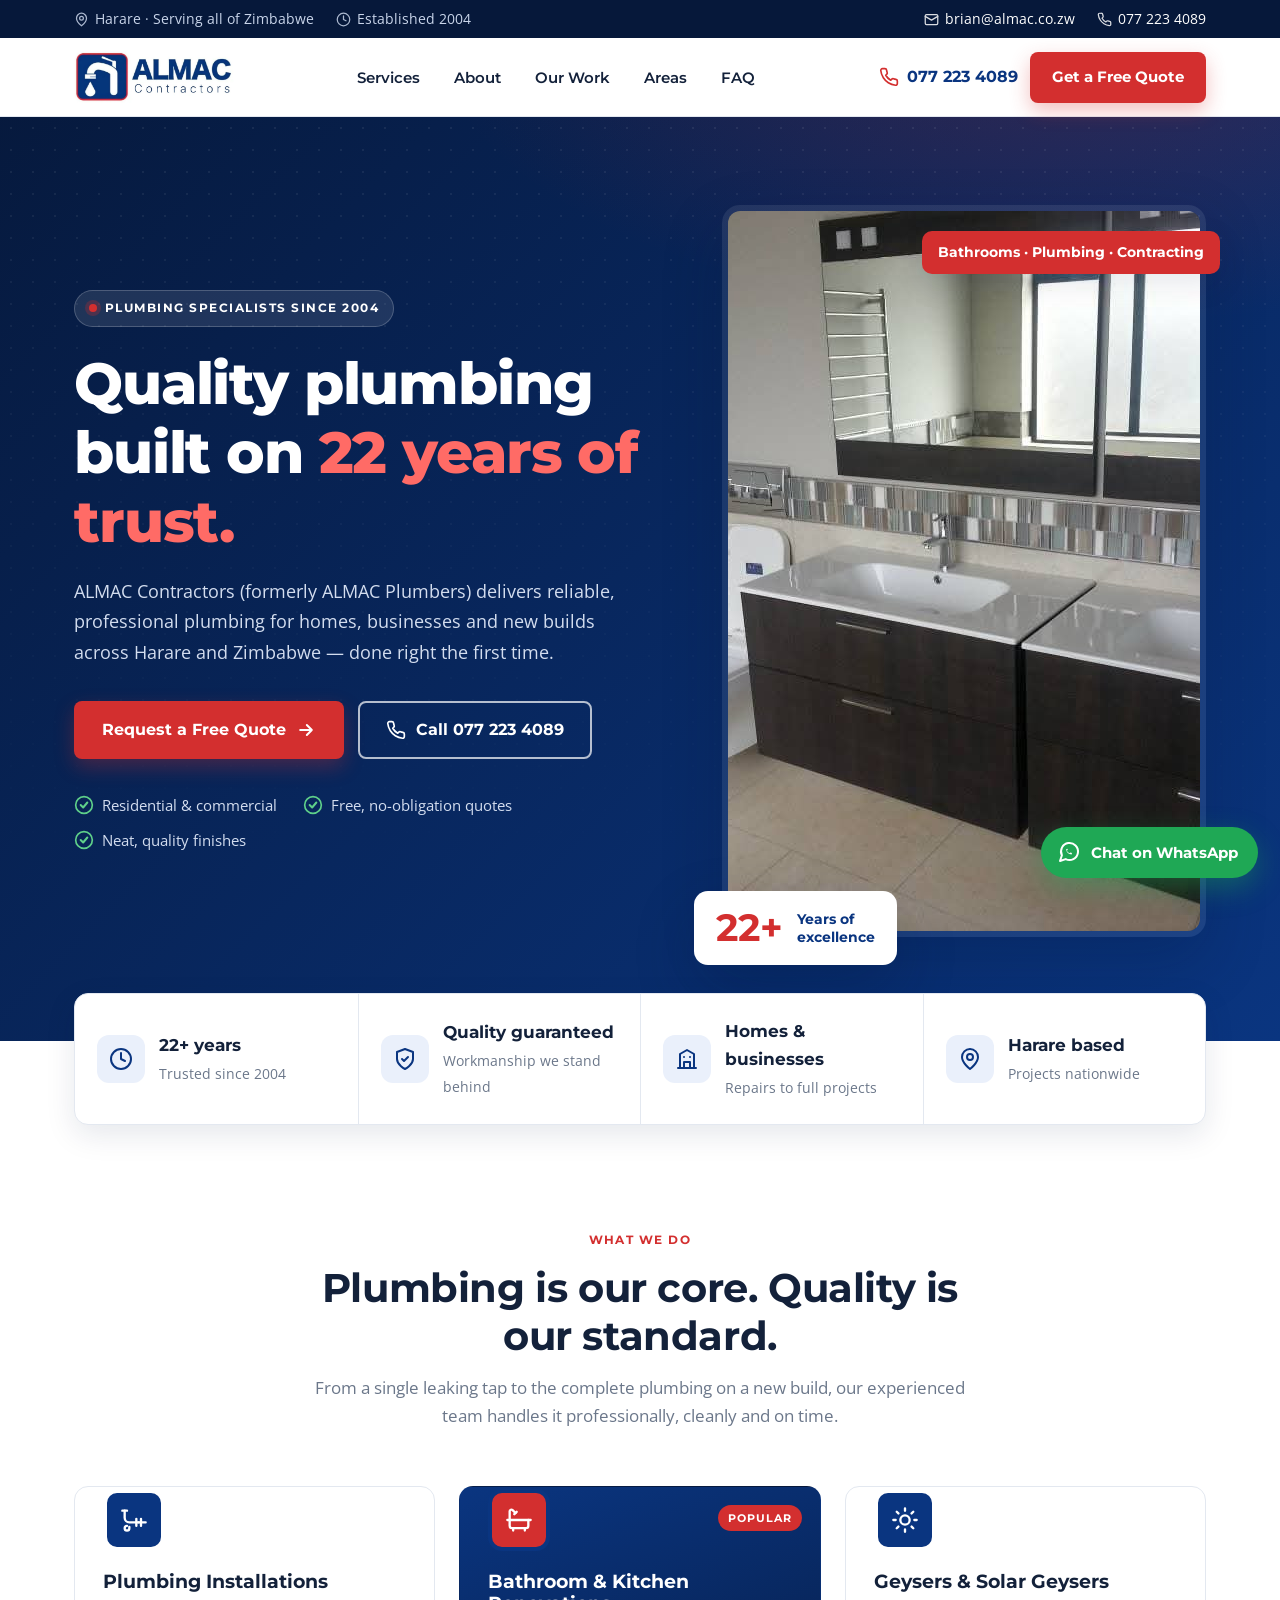
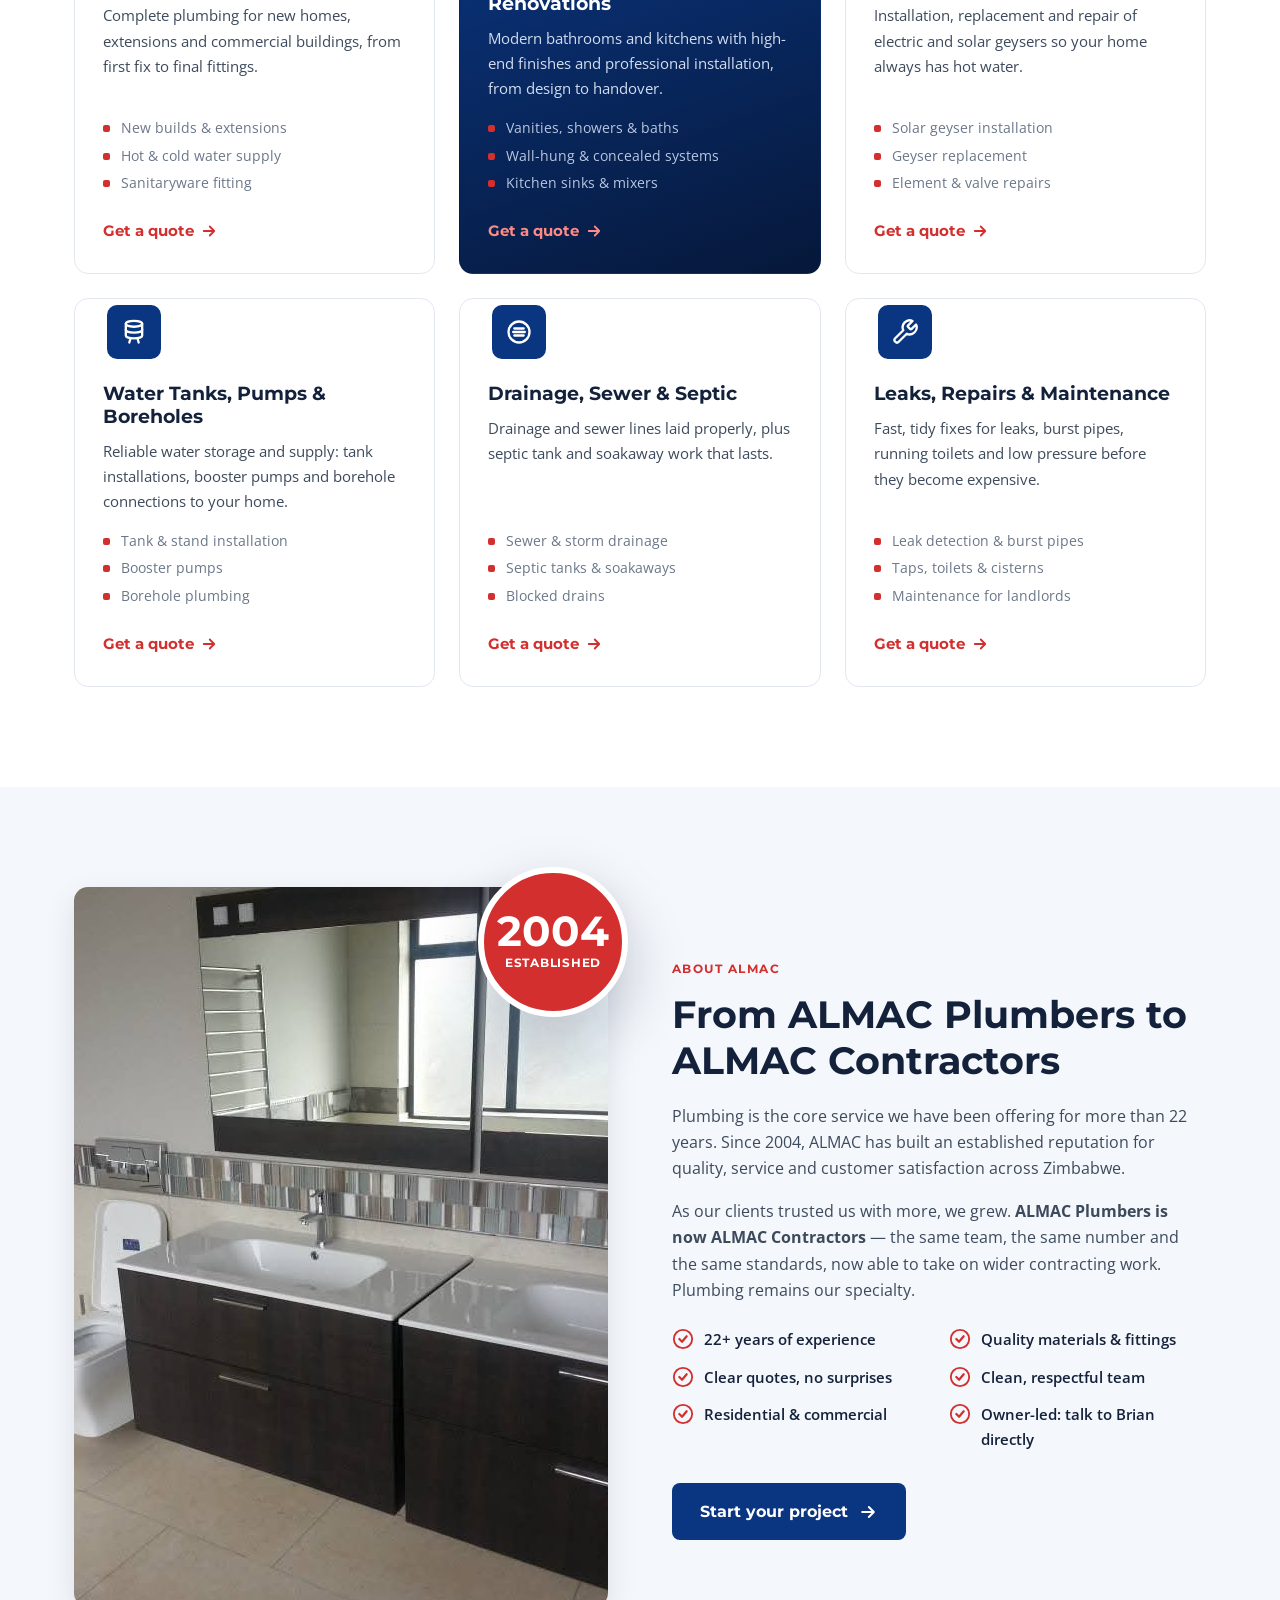
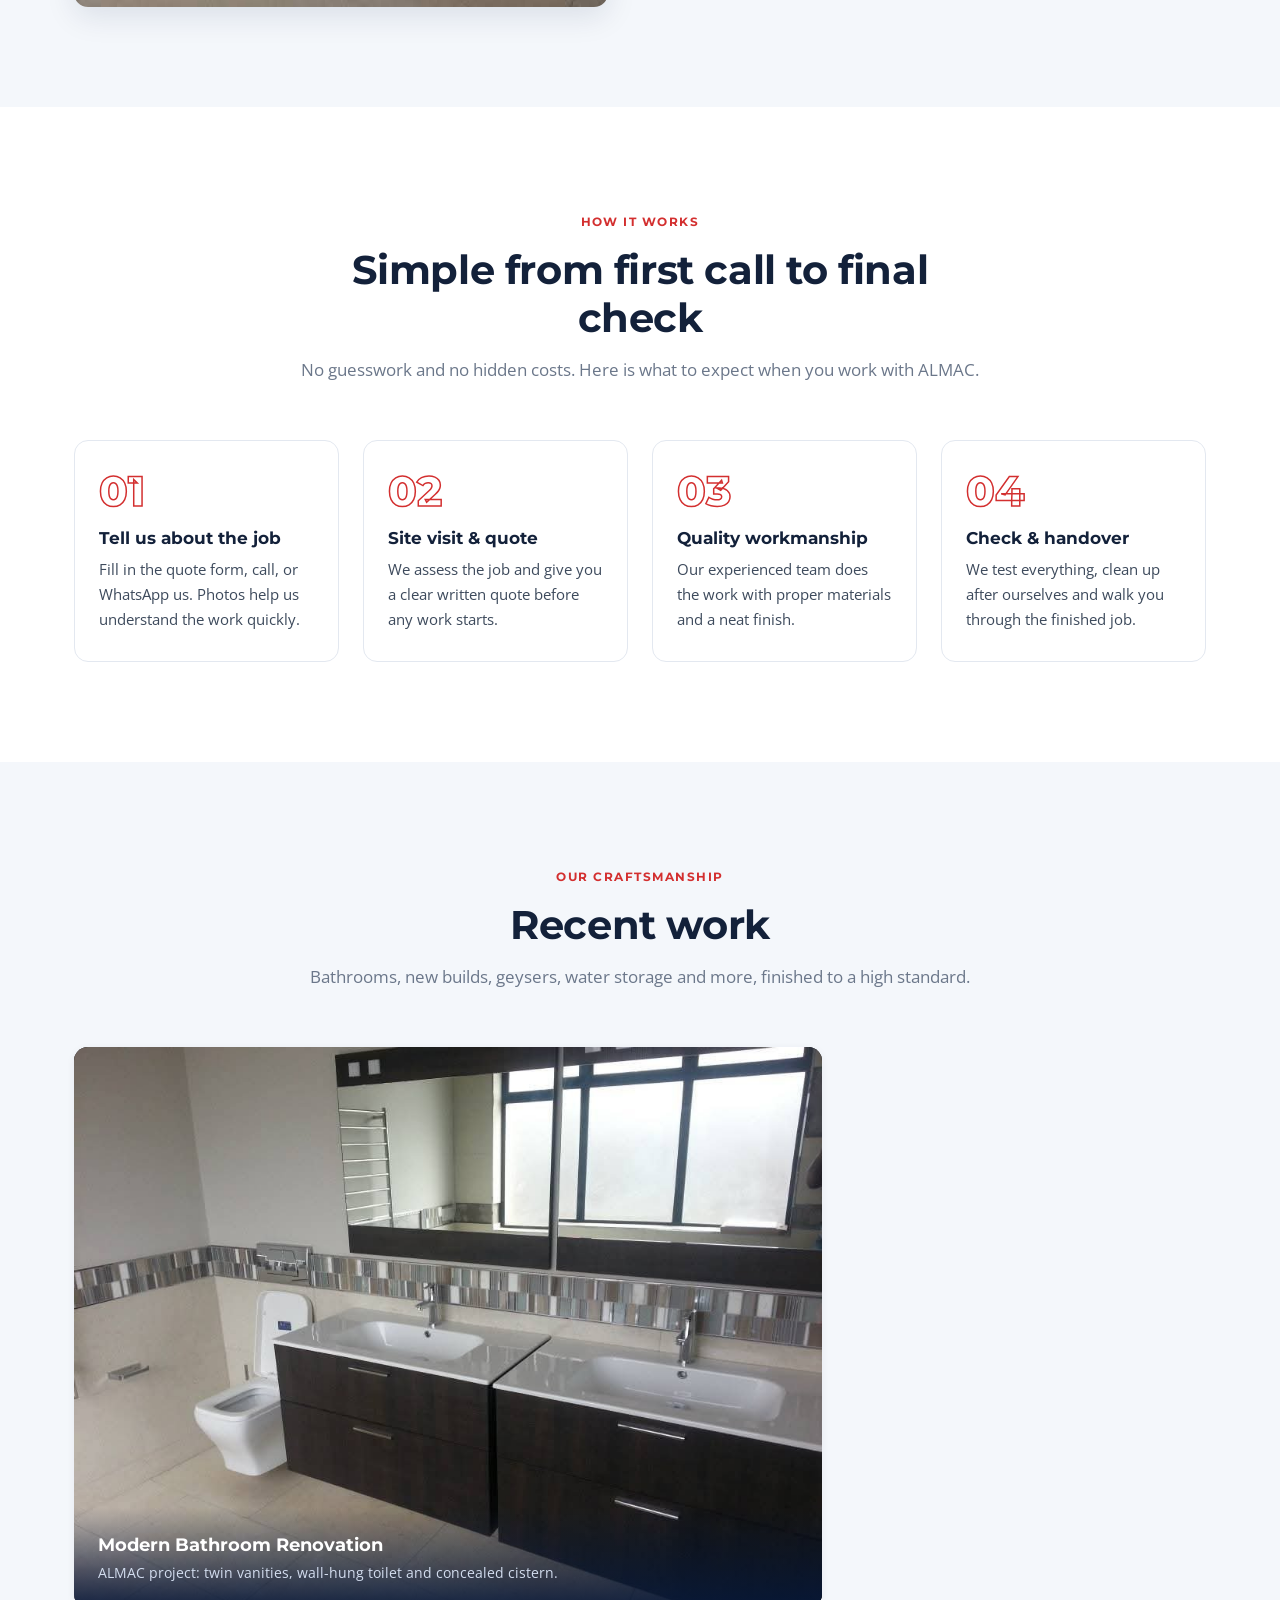
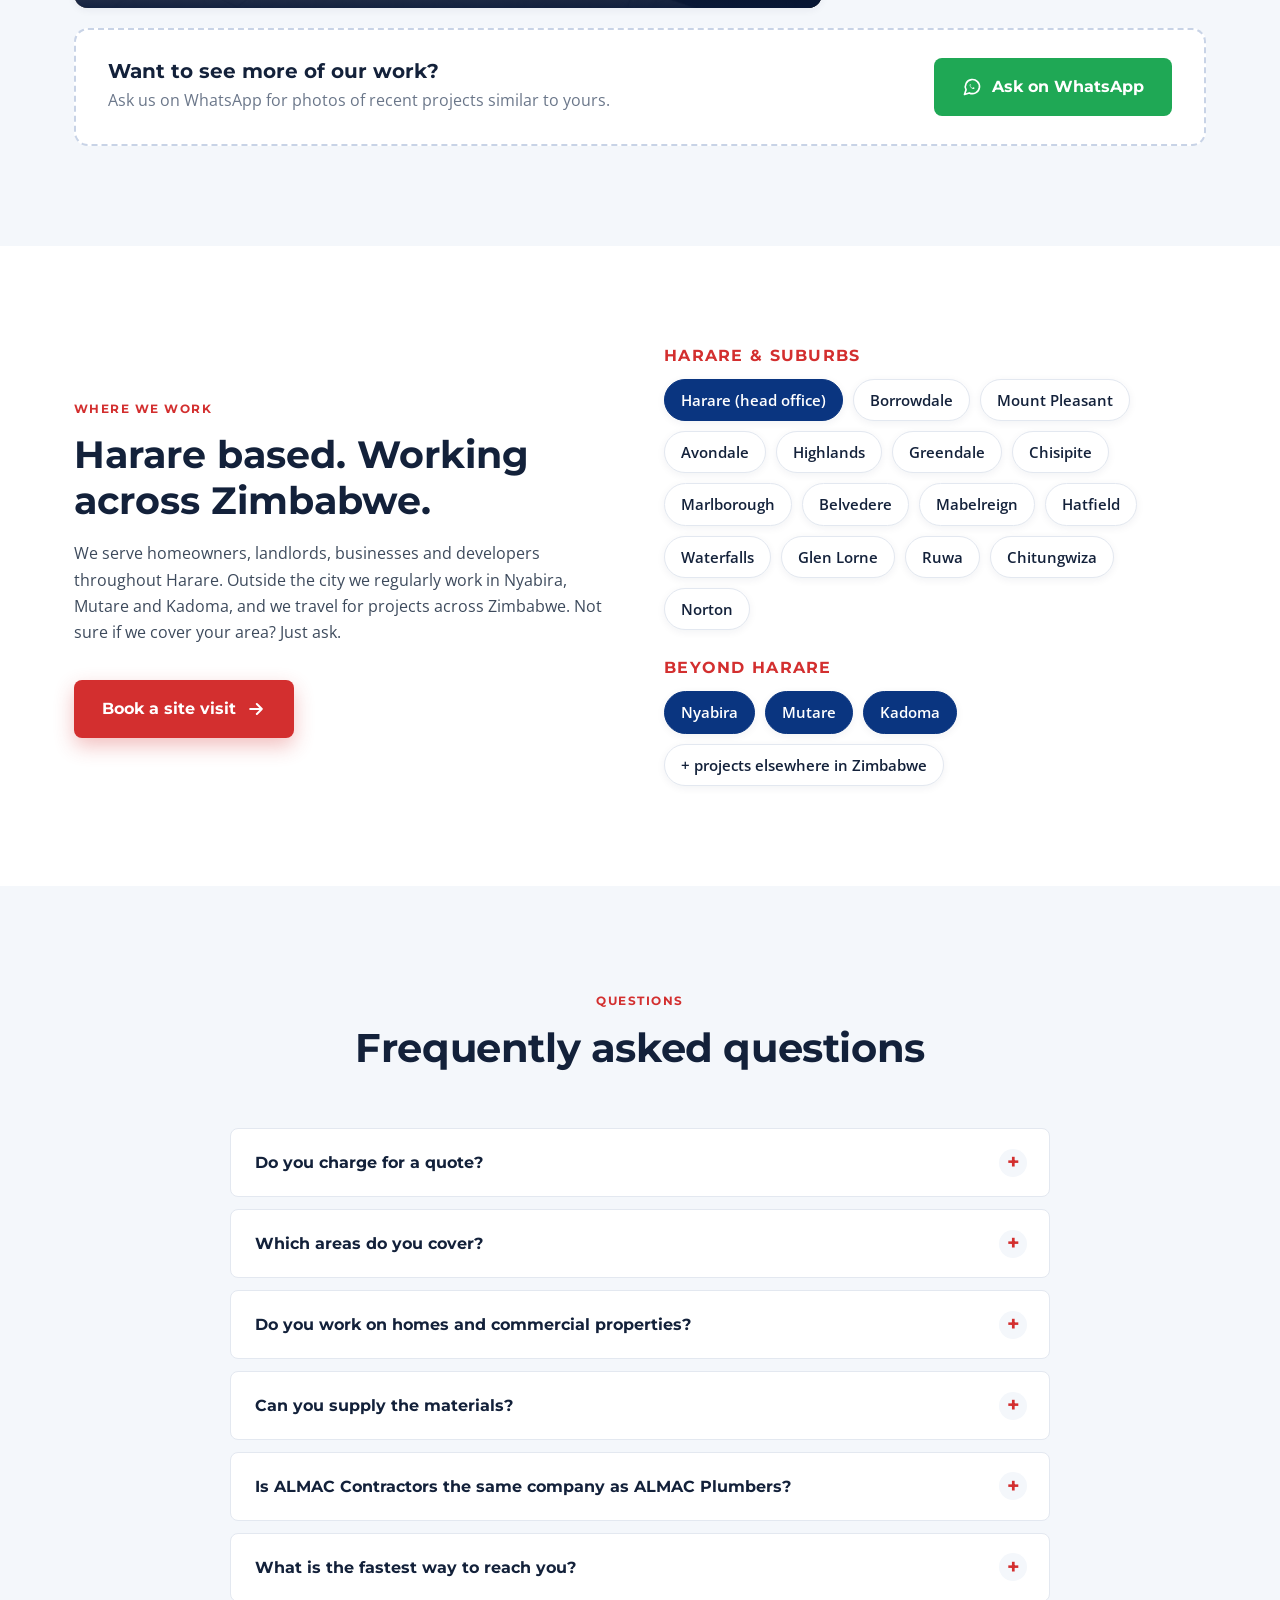
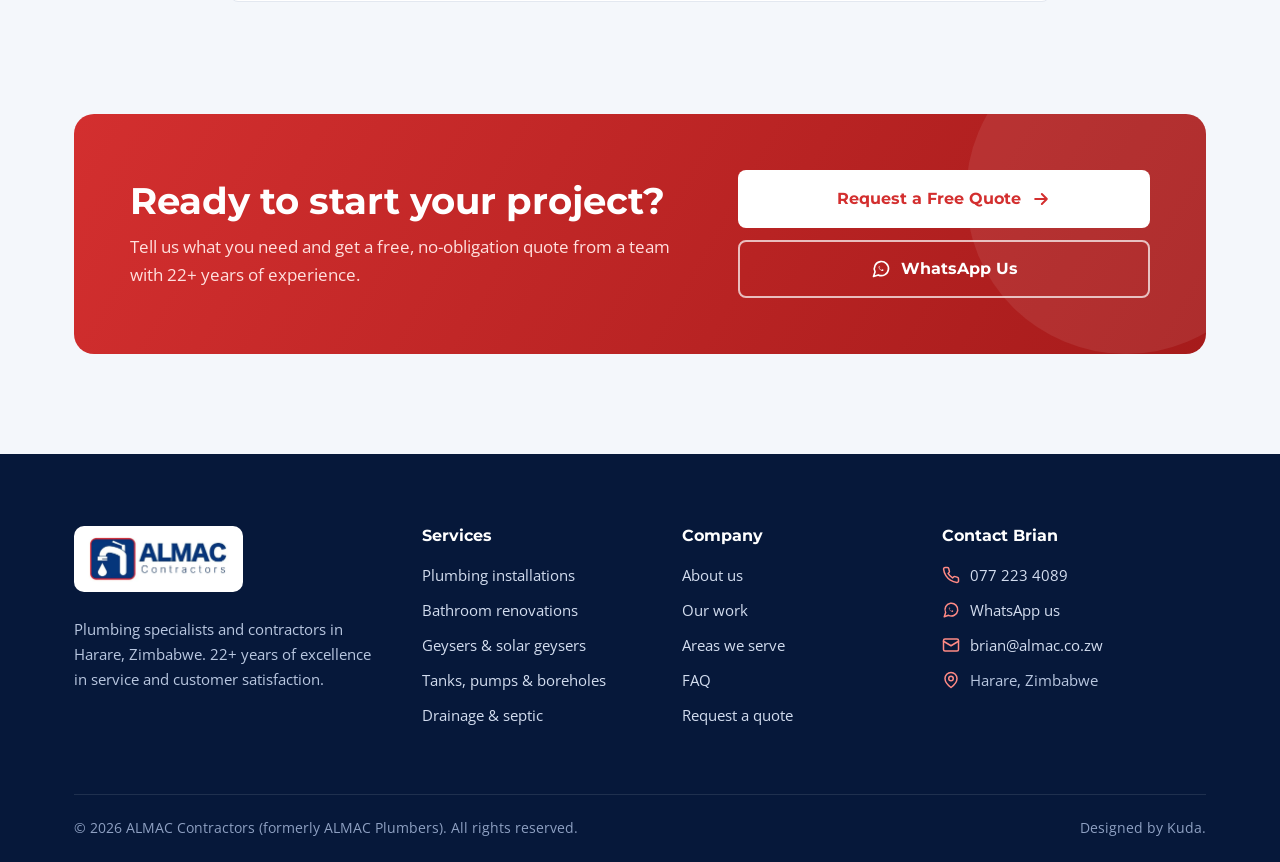
==== commit ec8280df: "Add sample stock photos and update service areas - Faded blue photo background on the hero and quote" ====
--- a/index.html
+++ b/index.html
@@ -4,7 +4,7 @@
     <meta charset="UTF-8">
     <meta name="viewport" content="width=device-width, initial-scale=1.0">
     <title>ALMAC Contractors | Plumbers in Harare, Zimbabwe | 22+ Years Experience</title>
-    <meta name="description" content="ALMAC Contractors (formerly ALMAC Plumbers) – trusted plumbing specialists in Harare since 2004. Installations, bathroom renovations, geysers, tanks &amp; pumps, drainage and repairs across Zimbabwe. Get a quote today.">
+    <meta name="description" content="ALMAC Contractors (formerly ALMAC Plumbers) – trusted plumbing specialists in Harare since 2004. Installations, bathroom renovations, geysers, tanks &amp; pumps, drainage and repairs in Harare, Nyabira, Mutare, Kadoma and across Zimbabwe. Get a quote today.">
     <link rel="canonical" href="https://kudakwashemachisa44-afk.github.io/almac-plumbers2/">
     <meta name="theme-color" content="#0a3580">
 
@@ -38,7 +38,7 @@
         "email": "brian@almac.co.zw",
         "foundingDate": "2004",
         "address": { "@type": "PostalAddress", "addressLocality": "Harare", "addressCountry": "ZW" },
-        "areaServed": [{ "@type": "City", "name": "Harare" }, { "@type": "Country", "name": "Zimbabwe" }],
+        "areaServed": [{ "@type": "City", "name": "Harare" }, { "@type": "Place", "name": "Nyabira" }, { "@type": "City", "name": "Mutare" }, { "@type": "City", "name": "Kadoma" }, { "@type": "Country", "name": "Zimbabwe" }],
         "contactPoint": { "@type": "ContactPoint", "telephone": "+263772234089", "contactType": "customer service", "availableLanguage": ["English", "Shona"] }
     }
     </script>
@@ -48,7 +48,7 @@
         "@type": "FAQPage",
         "mainEntity": [
             { "@type": "Question", "name": "Do you charge for a quote?", "acceptedAnswer": { "@type": "Answer", "text": "No. Quotes are free. For small jobs we can often quote from photos sent on WhatsApp; for bigger jobs we visit the site first." } },
-            { "@type": "Question", "name": "Which areas do you cover?", "acceptedAnswer": { "@type": "Answer", "text": "We are based in Harare and work across Harare, Chitungwiza, Ruwa, Norton and surrounding areas. Larger projects are taken on throughout Zimbabwe." } },
+            { "@type": "Question", "name": "Which areas do you cover?", "acceptedAnswer": { "@type": "Answer", "text": "We are based in Harare and work across Harare and its suburbs. Outside Harare we regularly work in Nyabira, Mutare and Kadoma, and we take on projects elsewhere in Zimbabwe." } },
             { "@type": "Question", "name": "Is ALMAC Contractors the same company as ALMAC Plumbers?", "acceptedAnswer": { "@type": "Answer", "text": "Yes. ALMAC Plumbers is now ALMAC Contractors. Same team, same phone number and the same 22+ years of plumbing experience, with a wider range of contracting work." } }
         ]
     }
@@ -120,7 +120,7 @@
 
     <main id="main">
         <!-- Hero -->
-        <section class="hero">
+        <section class="hero" style="--hero-bg: url('https://unsplash.com/photos/c314Gh8dXAo/download?force=true&w=1800')">
             <div class="wrap">
                 <div class="hero-copy">
                     <span class="eyebrow"><span class="dot"></span>Plumbing specialists since 2004</span>
@@ -138,9 +138,9 @@
                 </div>
                 <div class="hero-media">
                     <div class="hero-photo">
-                        <img src="images/bathroom-renovation.jpg" alt="Modern bathroom with twin vanities and wall-hung toilet installed by ALMAC" width="960" height="720">
-                    </div>
-                    <div class="hero-tag">Bathroom renovation by ALMAC</div>
+                        <img src="https://unsplash.com/photos/ZGUtbYmOGZE/download?force=true&amp;w=1200" alt="Modern bathroom vanity with two sinks and mirrors" width="960" height="720" data-fallback="images/bathroom-renovation.jpg">
+                    </div>
+                    <div class="hero-tag">Bathrooms &middot; Plumbing &middot; Contracting</div>
                     <div class="hero-badge"><strong>22+</strong><span>Years of<br>excellence</span></div>
                 </div>
             </div>
@@ -168,7 +168,7 @@
                 </div>
                 <div class="services-grid">
                     <article class="service-card reveal">
-                        <div class="s-icon"><svg><use href="#i-pipe"/></svg></div>
+                        <div class="s-media"><img src="https://unsplash.com/photos/c314Gh8dXAo/download?force=true&amp;w=800" alt="Plumber working on pipes inside a wall" loading="lazy" width="800" height="533"></div>                        <div class="s-icon"><svg><use href="#i-pipe"/></svg></div>
                         <h3>Plumbing Installations</h3>
                         <p>Complete plumbing for new homes, extensions and commercial buildings, from first fix to final fittings.</p>
                         <ul><li>New builds &amp; extensions</li><li>Hot &amp; cold water supply</li><li>Sanitaryware fitting</li></ul>
@@ -176,35 +176,35 @@
                     </article>
                     <article class="service-card featured reveal">
                         <span class="tag">Popular</span>
-                        <div class="s-icon"><svg><use href="#i-bath"/></svg></div>
+                        <div class="s-media"><img src="https://unsplash.com/photos/ckdoA-tv9uw/download?force=true&amp;w=800" alt="Renovated bathroom with two sinks, toilet and shower" loading="lazy" width="800" height="533"></div>                        <div class="s-icon"><svg><use href="#i-bath"/></svg></div>
                         <h3>Bathroom &amp; Kitchen Renovations</h3>
                         <p>Modern bathrooms and kitchens with high-end finishes and professional installation, from design to handover.</p>
                         <ul><li>Vanities, showers &amp; baths</li><li>Wall-hung &amp; concealed systems</li><li>Kitchen sinks &amp; mixers</li></ul>
                         <a href="quote.html?service=renovation" class="service-link">Get a quote <svg><use href="#i-arrow"/></svg></a>
                     </article>
                     <article class="service-card reveal">
-                        <div class="s-icon"><svg><use href="#i-flame"/></svg></div>
+                        <div class="s-media"><img src="https://unsplash.com/photos/SYdhFwICWJU/download?force=true&amp;w=800" alt="Electric water heater (geyser) installation" loading="lazy" width="800" height="533"></div>                        <div class="s-icon"><svg><use href="#i-flame"/></svg></div>
                         <h3>Geysers &amp; Solar Geysers</h3>
                         <p>Installation, replacement and repair of electric and solar geysers so your home always has hot water.</p>
                         <ul><li>Solar geyser installation</li><li>Geyser replacement</li><li>Element &amp; valve repairs</li></ul>
                         <a href="quote.html?service=geysers" class="service-link">Get a quote <svg><use href="#i-arrow"/></svg></a>
                     </article>
                     <article class="service-card reveal">
-                        <div class="s-icon"><svg><use href="#i-tank"/></svg></div>
+                        <div class="s-media"><img src="https://unsplash.com/photos/cB5sjd8PC18/download?force=true&amp;w=800" alt="Green water storage tanks on a platform in Zimbabwe" loading="lazy" width="800" height="533"></div>                        <div class="s-icon"><svg><use href="#i-tank"/></svg></div>
                         <h3>Water Tanks, Pumps &amp; Boreholes</h3>
                         <p>Reliable water storage and supply: tank installations, booster pumps and borehole connections to your home.</p>
                         <ul><li>Tank &amp; stand installation</li><li>Booster pumps</li><li>Borehole plumbing</li></ul>
                         <a href="quote.html?service=water" class="service-link">Get a quote <svg><use href="#i-arrow"/></svg></a>
                     </article>
                     <article class="service-card reveal">
-                        <div class="s-icon"><svg><use href="#i-drain"/></svg></div>
+                        <div class="s-media"><img src="https://unsplash.com/photos/DqC8-L5oNlo/download?force=true&amp;w=800" alt="Sink drain and plumbing tools" loading="lazy" width="800" height="533"></div>                        <div class="s-icon"><svg><use href="#i-drain"/></svg></div>
                         <h3>Drainage, Sewer &amp; Septic</h3>
                         <p>Drainage and sewer lines laid properly, plus septic tank and soakaway work that lasts.</p>
                         <ul><li>Sewer &amp; storm drainage</li><li>Septic tanks &amp; soakaways</li><li>Blocked drains</li></ul>
                         <a href="quote.html?service=drainage" class="service-link">Get a quote <svg><use href="#i-arrow"/></svg></a>
                     </article>
                     <article class="service-card reveal">
-                        <div class="s-icon"><svg><use href="#i-wrench"/></svg></div>
+                        <div class="s-media"><img src="https://unsplash.com/photos/jaP5ClBdIyU/download?force=true&amp;w=800" alt="Plumber repairing plumbing in a bathroom" loading="lazy" width="800" height="533"></div>                        <div class="s-icon"><svg><use href="#i-wrench"/></svg></div>
                         <h3>Leaks, Repairs &amp; Maintenance</h3>
                         <p>Fast, tidy fixes for leaks, burst pipes, running toilets and low pressure before they become expensive.</p>
                         <ul><li>Leak detection &amp; burst pipes</li><li>Taps, toilets &amp; cisterns</li><li>Maintenance for landlords</li></ul>
@@ -218,7 +218,7 @@
         <section class="section section-soft" id="about">
             <div class="wrap about-grid">
                 <div class="about-media reveal">
-                    <img src="images/bathroom-renovation.jpg" alt="Completed ALMAC bathroom with tiled feature strip and twin basins" width="960" height="720" loading="lazy">
+                    <img src="https://unsplash.com/photos/sNVkn3507Oo/download?force=true&amp;w=1200" alt="Contractors in hard hats reviewing work on a building site" width="960" height="720" loading="lazy" data-fallback="images/bathroom-renovation.jpg">
                     <div class="about-years"><strong>2004</strong><span>Established</span></div>
                 </div>
                 <div class="about-copy reveal">
@@ -262,18 +262,40 @@
                 <div class="section-head reveal">
                     <span class="eyebrow">Our craftsmanship</span>
                     <h2>Recent work</h2>
-                    <p>Real projects completed by the ALMAC team.</p>
-                </div>
-                <!-- To add a project: copy a <figure class="gallery-item"> block, put the photo in /images and update the text. -->
+                    <p>Bathrooms, new builds, geysers, water storage and more, finished to a high standard.</p>
+                </div>
+                <!-- To add a project: copy a <figure class="gallery-item"> block, put the photo in /images and update the text.
+                     Blocks marked data-stock are temporary sample photos (Unsplash licence) and show a "Sample photo" label. Replace them with real ALMAC photos. -->
                 <div class="gallery-grid">
-                    <figure class="gallery-item reveal">
-                        <img src="images/bathroom-renovation.jpg" alt="Modern bathroom renovation with twin vanity units, large mirrors and mosaic tile strip" width="960" height="720" loading="lazy">
-                        <figcaption><strong>Modern Bathroom Renovation</strong><span>Twin vanities, wall-hung toilet and concealed cistern with high-end finishes.</span></figcaption>
+                    <figure class="gallery-item large reveal">
+                        <img src="images/bathroom-renovation.jpg" alt="Modern bathroom renovation by ALMAC with twin vanity units, large mirrors and mosaic tile strip" width="960" height="720" loading="lazy">
+                        <figcaption><strong>Modern Bathroom Renovation</strong><span>ALMAC project: twin vanities, wall-hung toilet and concealed cistern.</span></figcaption>
+                    </figure>
+                    <figure class="gallery-item reveal" data-stock>
+                        <img src="https://unsplash.com/photos/48mTwDzizqE/download?force=true&amp;w=1000" alt="Renovated bathroom with marble tiles, white toilet and glass shower" width="1000" height="750" loading="lazy">
+                        <figcaption><strong>Bathroom Renovations</strong><span>Tiling, showers and sanitaryware.</span></figcaption>
+                    </figure>
+                    <figure class="gallery-item reveal" data-stock>
+                        <img src="https://unsplash.com/photos/VCUbsNJdZpQ/download?force=true&amp;w=1000" alt="Black shower head on white tiled wall" width="1000" height="750" loading="lazy">
+                        <figcaption><strong>Showers &amp; Fittings</strong><span>Modern mixers and shower heads.</span></figcaption>
+                    </figure>
+                    <figure class="gallery-item reveal" data-stock>
+                        <img src="https://unsplash.com/photos/u1rq-htexOY/download?force=true&amp;w=1000" alt="Construction workers building a house" width="1000" height="750" loading="lazy">
+                        <figcaption><strong>Building &amp; New Builds</strong><span>Plumbing from foundation to handover.</span></figcaption>
+                    </figure>
+                    <figure class="gallery-item reveal" data-stock>
+                        <img src="https://unsplash.com/photos/vDQ-e3RtaoE/download?force=true&amp;w=1000" alt="Kitchen tap running hot water into a sink" width="1000" height="750" loading="lazy">
+                        <figcaption><strong>Kitchens &amp; Sinks</strong><span>Sinks, mixers and hot water supply.</span></figcaption>
+                    </figure>
+                    <figure class="gallery-item reveal" data-stock>
+                        <img src="https://unsplash.com/photos/cB5sjd8PC18/download?force=true&amp;w=1000" alt="Green water tanks on a concrete platform in Zimbabwe" width="1000" height="750" loading="lazy">
+                        <figcaption><strong>Water Storage</strong><span>Tanks, stands and booster pumps.</span></figcaption>
                     </figure>
                     <div class="gallery-more reveal">
-                        <span class="eyebrow" style="color:var(--red)">More projects</span>
-                        <h3>Want to see more of our work?</h3>
-                        <p>Ask us on WhatsApp for photos of recent projects similar to yours: bathrooms, geysers, new builds and more.</p>
+                        <div>
+                            <h3>Want to see more of our work?</h3>
+                            <p>Ask us on WhatsApp for photos of recent projects similar to yours.</p>
+                        </div>
                         <a href="https://wa.me/263772234089?text=Hi%20ALMAC%20Contractors%2C%20could%20you%20send%20me%20photos%20of%20some%20of%20your%20recent%20work%3F" class="btn btn-wa" target="_blank" rel="noopener"><svg><use href="#i-chat"/></svg>Ask on WhatsApp</a>
                     </div>
                 </div>
@@ -286,18 +308,25 @@
                 <div class="areas-copy reveal">
                     <span class="eyebrow">Where we work</span>
                     <h2>Harare based. Working across Zimbabwe.</h2>
-                    <p>We serve homeowners, landlords, businesses and developers throughout Harare and its surrounding areas, and we take on larger projects nationwide. Not sure if we cover your area? Just ask.</p>
+                    <p>We serve homeowners, landlords, businesses and developers throughout Harare. Outside the city we regularly work in Nyabira, Mutare and Kadoma, and we travel for projects across Zimbabwe. Not sure if we cover your area? Just ask.</p>
                     <div class="hero-btns">
                         <a href="quote.html" class="btn btn-red">Book a site visit <svg><use href="#i-arrow"/></svg></a>
                     </div>
                 </div>
-                <ul class="chips reveal" aria-label="Areas served">
-                    <li class="strong">Harare</li>
-                    <li>Borrowdale</li><li>Mount Pleasant</li><li>Avondale</li><li>Highlands</li><li>Greendale</li>
-                    <li>Chisipite</li><li>Marlborough</li><li>Belvedere</li><li>Mabelreign</li><li>Hatfield</li>
-                    <li>Waterfalls</li><li>Glen Lorne</li><li>Ruwa</li><li>Chitungwiza</li><li>Norton</li>
-                    <li class="strong">+ Projects nationwide</li>
-                </ul>
+                <div class="areas-lists reveal">
+                    <h3>Harare &amp; suburbs</h3>
+                    <ul class="chips" aria-label="Harare areas served">
+                        <li class="strong">Harare (head office)</li>
+                        <li>Borrowdale</li><li>Mount Pleasant</li><li>Avondale</li><li>Highlands</li><li>Greendale</li>
+                        <li>Chisipite</li><li>Marlborough</li><li>Belvedere</li><li>Mabelreign</li><li>Hatfield</li>
+                        <li>Waterfalls</li><li>Glen Lorne</li><li>Ruwa</li><li>Chitungwiza</li><li>Norton</li>
+                    </ul>
+                    <h3>Beyond Harare</h3>
+                    <ul class="chips" aria-label="Towns served outside Harare">
+                        <li class="strong">Nyabira</li><li class="strong">Mutare</li><li class="strong">Kadoma</li>
+                        <li>+ projects elsewhere in Zimbabwe</li>
+                    </ul>
+                </div>
             </div>
         </section>
 
@@ -315,7 +344,7 @@
                     </details>
                     <details>
                         <summary>Which areas do you cover?</summary>
-                        <p>We are based in Harare and work across Harare, Chitungwiza, Ruwa, Norton and surrounding areas. Larger projects are taken on throughout Zimbabwe.</p>
+                        <p>We are based in Harare and work across Harare and its suburbs. Outside Harare we regularly work in Nyabira, Mutare and Kadoma, and we take on projects elsewhere in Zimbabwe.</p>
                     </details>
                     <details>
                         <summary>Do you work on homes and commercial properties?</summary>
--- a/style.css
+++ b/style.css
@@ -128,7 +128,9 @@
     position: relative; color: #fff; overflow: hidden;
     background:
         radial-gradient(1100px 500px at 85% -10%, rgba(211,47,47,.22), transparent 60%),
-        linear-gradient(135deg, var(--navy-deep) 0%, var(--navy) 100%);
+        linear-gradient(135deg, rgba(6,24,58,.95) 0%, rgba(10,53,128,.84) 100%),
+        var(--hero-bg, none) center / cover no-repeat,
+        var(--navy);
 }
 .hero::after {
     content: ""; position: absolute; inset: 0; pointer-events: none;
@@ -207,10 +209,18 @@
     transition: transform .25s ease, box-shadow .25s ease, border-color .25s ease;
 }
 .service-card:hover { transform: translateY(-4px); box-shadow: var(--shadow); border-color: transparent; }
+.service-card .s-media {
+    margin: -30px -28px 0; height: 190px; overflow: hidden;
+    border-radius: var(--radius) var(--radius) 0 0; background: #dfe6f2;
+}
+.service-card .s-media img { width: 100%; height: 100%; object-fit: cover; transition: transform .5s ease; }
+.service-card:hover .s-media img { transform: scale(1.05); }
 .service-card .s-icon {
     width: 56px; height: 56px; border-radius: 14px; display: grid; place-items: center;
     background: var(--navy); color: #fff; margin-bottom: 20px;
 }
+.service-card .s-media + .s-icon { position: relative; margin-top: -28px; border: 4px solid #fff; width: 62px; height: 62px; }
+.service-card.featured .s-media + .s-icon { border-color: var(--navy); }
 .service-card .s-icon svg { width: 28px; height: 28px; }
 .service-card h3 { font-size: 1.18rem; margin-bottom: 10px; }
 .service-card p { font-size: 0.96rem; flex-grow: 1; }
@@ -229,7 +239,7 @@
 .service-card.featured ul { color: #b9c7e0; }
 .service-card.featured .service-link { color: #ff8a85; }
 .service-card .tag {
-    position: absolute; top: 18px; right: 18px; font-family: var(--font-head); font-size: 0.7rem; font-weight: 700;
+    position: absolute; z-index: 1; top: 18px; right: 18px; font-family: var(--font-head); font-size: 0.7rem; font-weight: 700;
     letter-spacing: .08em; text-transform: uppercase; background: var(--red); color: #fff; padding: 4px 10px; border-radius: 999px;
 }
 
@@ -270,7 +280,8 @@
 .step p { font-size: 0.94rem; }
 
 /* ---------- Gallery ---------- */
-.gallery-grid { display: grid; grid-template-columns: 1.4fr 1fr; gap: 24px; }
+.gallery-grid { display: grid; grid-template-columns: repeat(3, 1fr); gap: 20px; }
+.gallery-item.large { grid-column: span 2; grid-row: span 2; }
 .gallery-item { position: relative; border-radius: var(--radius); overflow: hidden; box-shadow: var(--shadow-sm); background: #000; }
 .gallery-item img { width: 100%; height: 100%; object-fit: cover; aspect-ratio: 4 / 3; transition: transform .5s ease, opacity .3s; }
 .gallery-item:hover img { transform: scale(1.04); opacity: .92; }
@@ -281,17 +292,26 @@
 }
 .gallery-item figcaption strong { display: block; font-family: var(--font-head); font-size: 1.1rem; }
 .gallery-item figcaption span { font-size: 0.9rem; color: #d3ddef; }
+.gallery-item[data-stock]::before {
+    content: "Sample photo"; position: absolute; top: 12px; left: 12px; z-index: 1;
+    background: rgba(6,24,58,.75); color: #fff; font-size: 0.72rem; font-weight: 600;
+    padding: 4px 10px; border-radius: 999px; letter-spacing: .02em;
+}
 .gallery-more {
+    grid-column: 1 / -1;
     border-radius: var(--radius); border: 2px dashed #c8d3e6; background: #fff;
-    display: flex; flex-direction: column; justify-content: center; align-items: flex-start; gap: 14px; padding: 36px;
-}
-.gallery-more h3 { font-size: 1.35rem; }
+    display: flex; justify-content: space-between; align-items: center; gap: 20px; padding: 28px 32px; flex-wrap: wrap;
+}
+.gallery-more h3 { font-size: 1.25rem; }
 .gallery-more p { color: var(--muted); }
+.gallery-more h3 { margin-bottom: 4px; }
 
 /* ---------- Areas ---------- */
 .areas-grid { display: grid; grid-template-columns: 1fr 1fr; gap: 48px; align-items: center; }
 .areas-copy h2 { font-size: clamp(1.8rem, 3.2vw, 2.4rem); margin: 12px 0 16px; }
 .areas-copy .eyebrow { color: var(--red); }
+.areas-lists h3 { font-size: 1rem; text-transform: uppercase; letter-spacing: .08em; color: var(--red); margin: 0 0 14px; }
+.areas-lists .chips + h3 { margin-top: 28px; }
 .chips { display: flex; flex-wrap: wrap; gap: 10px; list-style: none; }
 .chips li {
     background: #fff; border: 1px solid var(--line); border-radius: 999px; padding: 8px 16px;
@@ -339,7 +359,10 @@
 
 /* ---------- Page header (inner pages) ---------- */
 .page-hero {
-    background: linear-gradient(135deg, var(--navy-deep) 0%, var(--navy) 100%);
+    background:
+        linear-gradient(135deg, rgba(6,24,58,.94) 0%, rgba(10,53,128,.82) 100%),
+        var(--hero-bg, none) center / cover no-repeat,
+        var(--navy);
     color: #fff; padding: 70px 0 80px; text-align: center;
 }
 .page-hero h1 { color: #fff; font-size: clamp(2rem, 4vw, 2.9rem); margin: 14px 0 12px; }
@@ -494,7 +517,7 @@
     .hero-photo img { aspect-ratio: 4 / 3; }
     .about-grid, .areas-grid { grid-template-columns: 1fr; gap: 44px; }
     .about-media { margin-right: 16px; }
-    .gallery-grid { grid-template-columns: 1fr; }
+    .gallery-grid { grid-template-columns: 1fr 1fr; }
     .stats-grid { grid-template-columns: repeat(2, 1fr); row-gap: 36px; }
     .cta-box { grid-template-columns: 1fr; padding: 40px 28px; }
     .quote-layout { grid-template-columns: 1fr; }
@@ -532,6 +555,8 @@
     .trust-grid { grid-template-columns: 1fr; }
     .trust-item + .trust-item { border-left: 0; border-top: 1px solid var(--line); }
     .services-grid, .process-grid { grid-template-columns: 1fr; }
+    .gallery-grid { grid-template-columns: 1fr; }
+    .gallery-item.large { grid-column: auto; grid-row: auto; }
     .checklist { grid-template-columns: 1fr; }
     .about-years { width: 116px; height: 116px; right: -12px; top: -16px; }
     .about-years strong { font-size: 2rem; }
